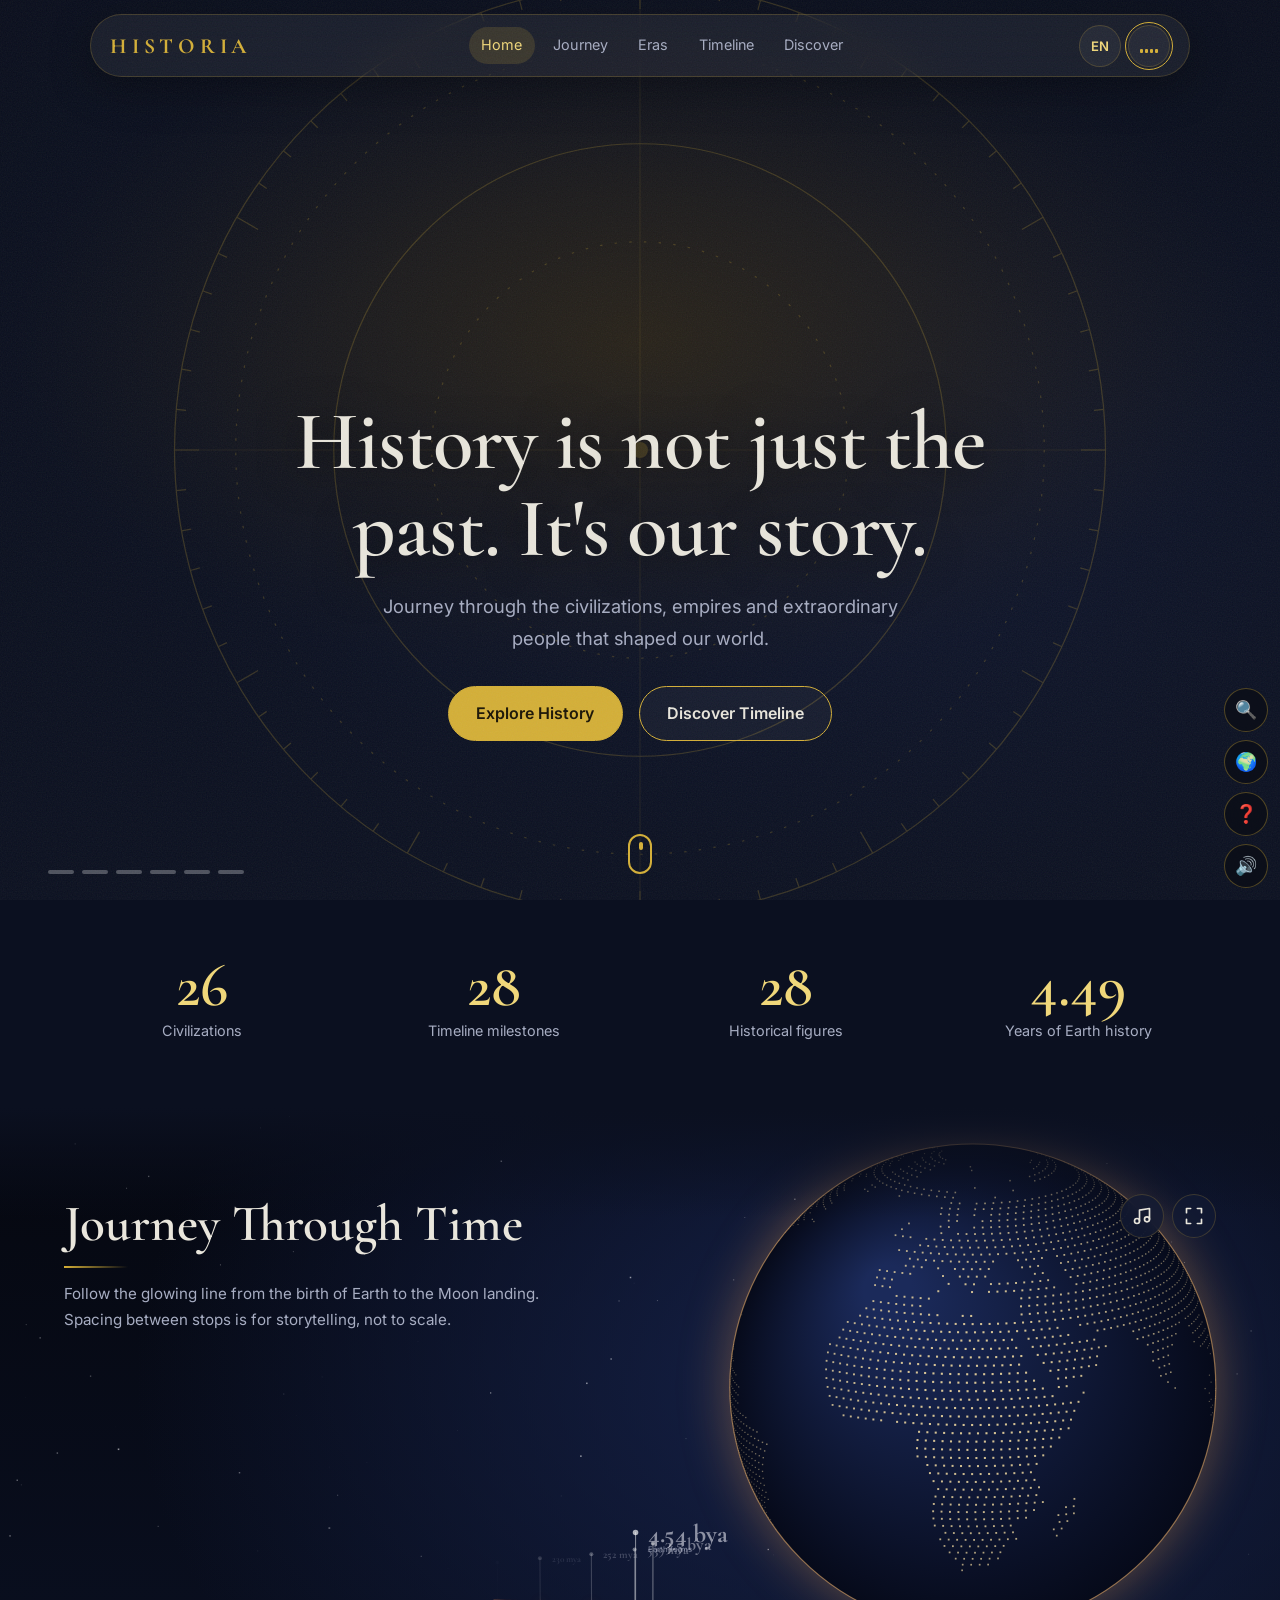
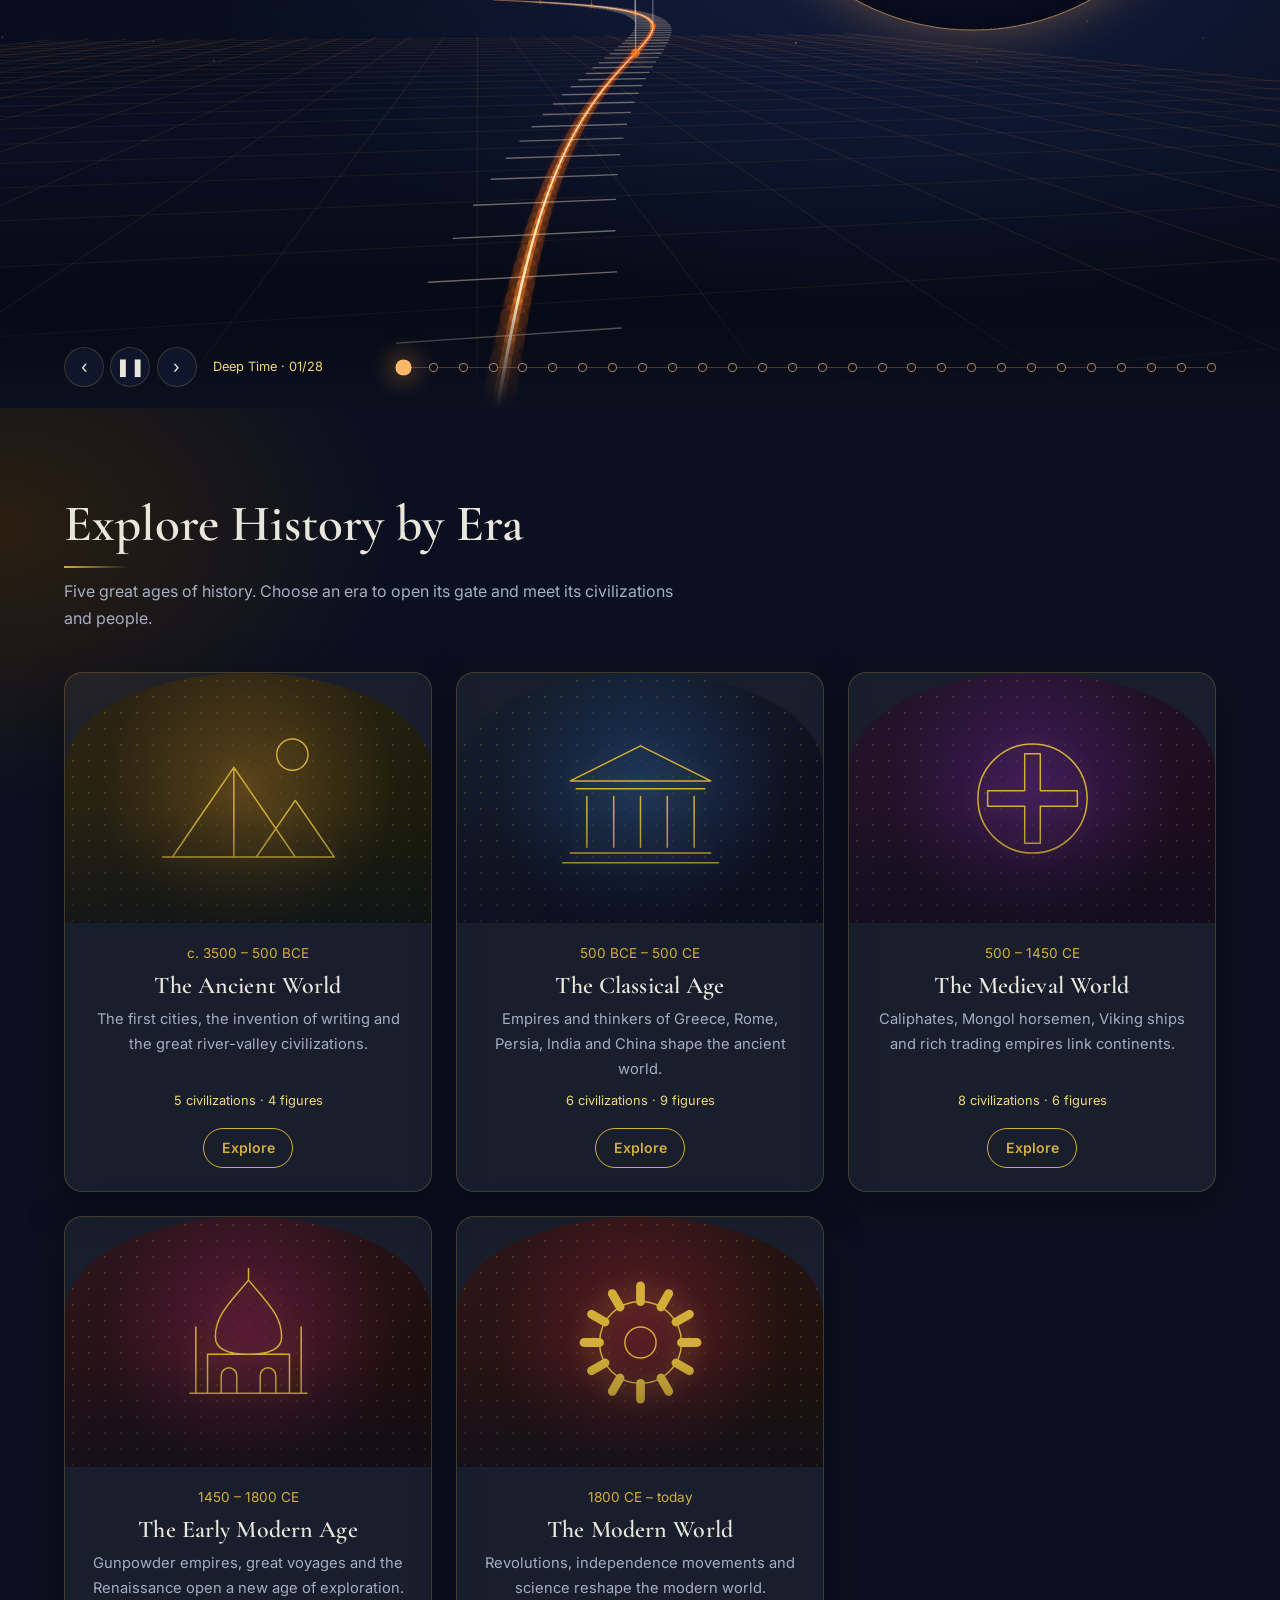
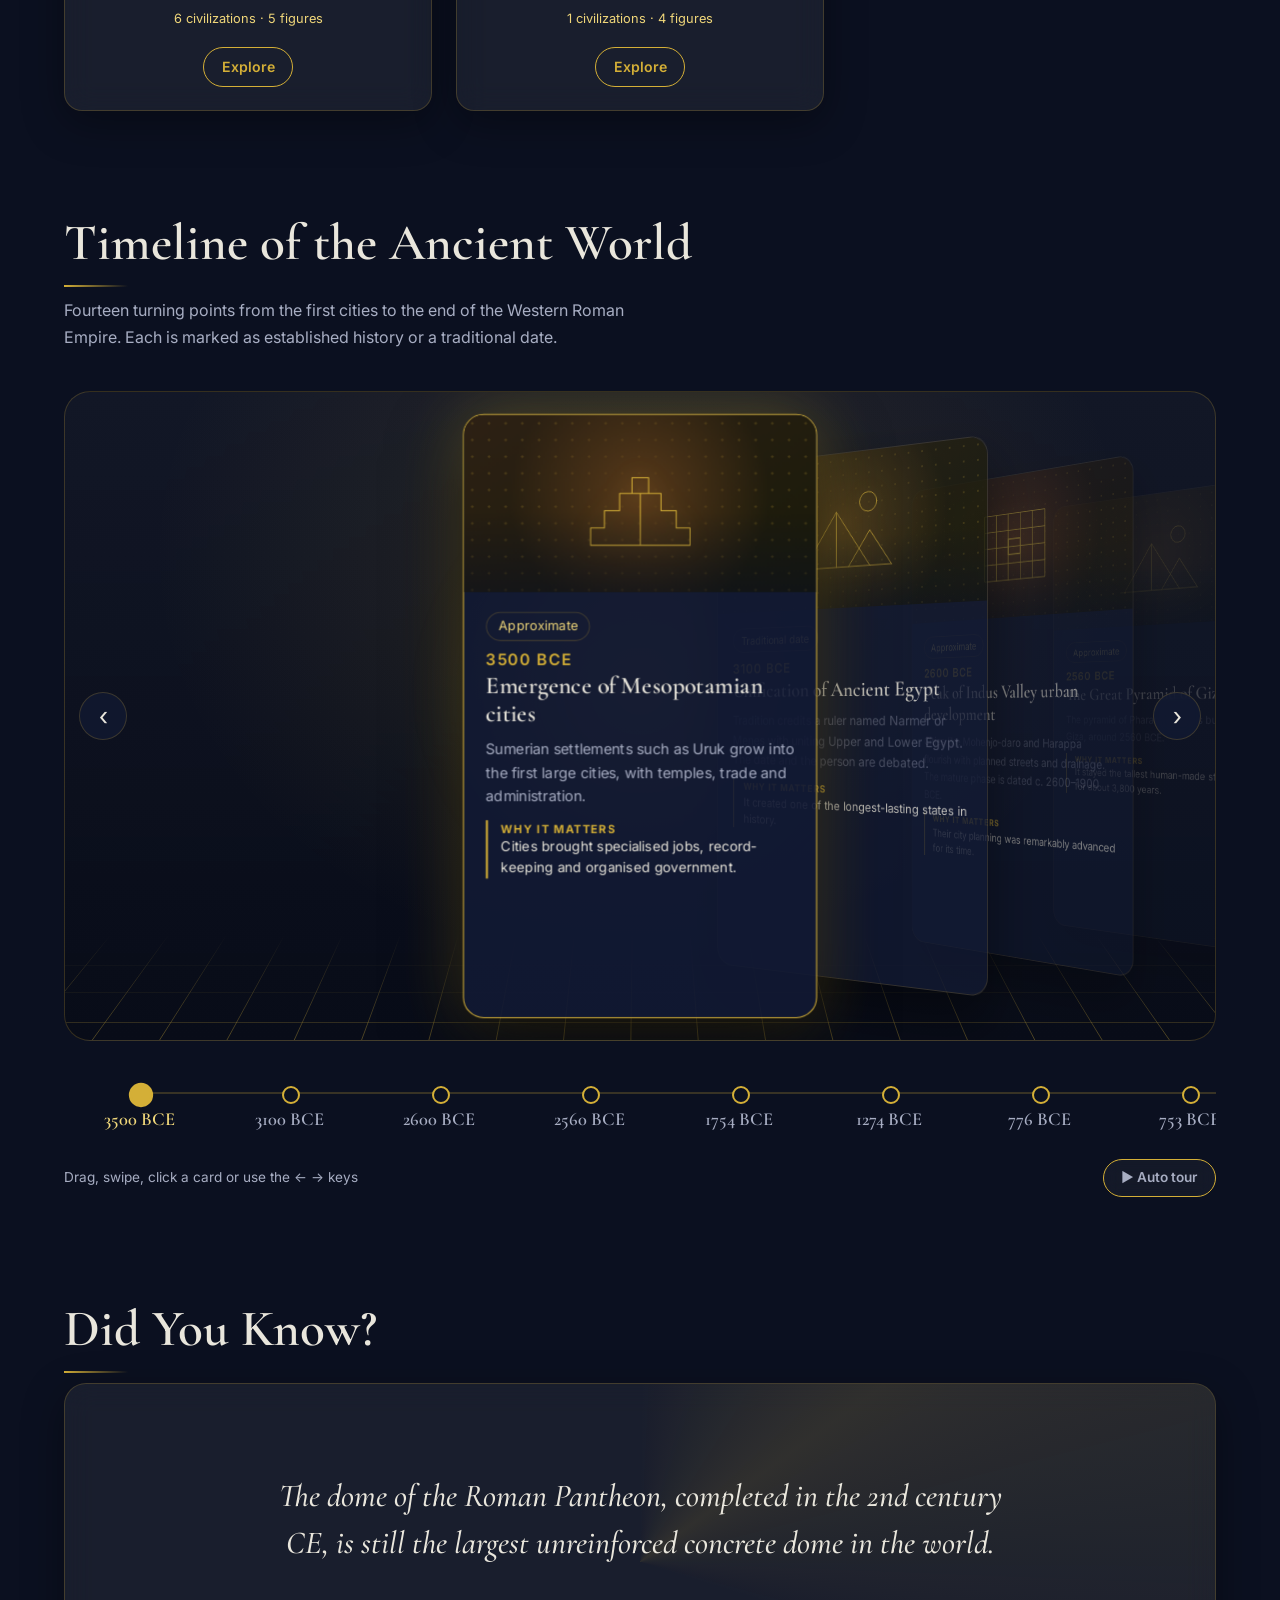
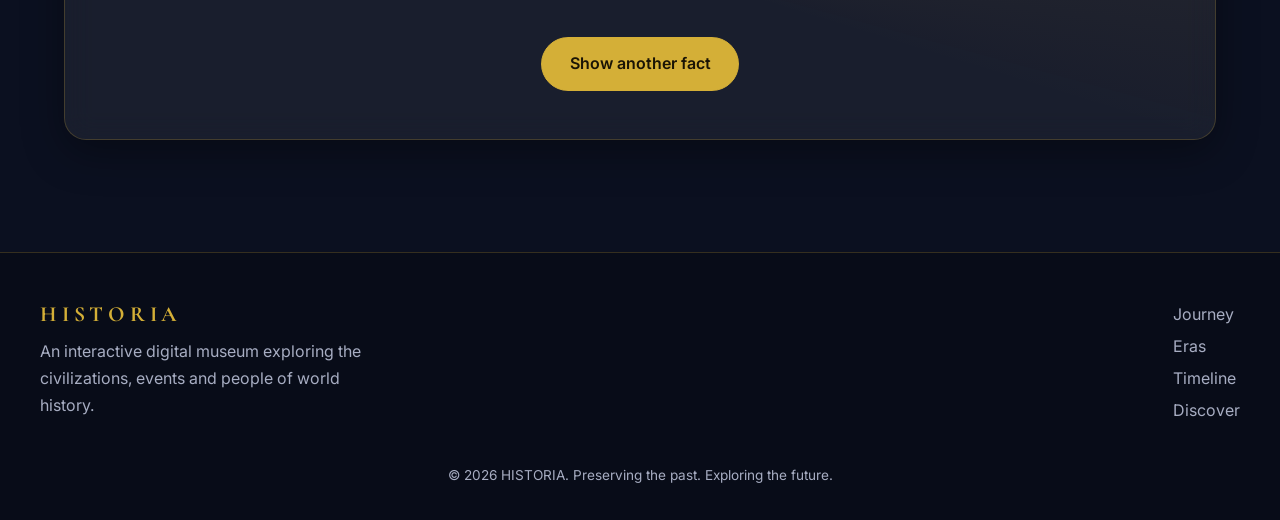
==== index.html @ 69b4806e "Add hp-plus.css and related scripts to index.html" ====
<!DOCTYPE html>
<html lang="en">
<head>
<meta charset="UTF-8">
<meta name="viewport" content="width=device-width, initial-scale=1, viewport-fit=cover">
<meta name="theme-color" content="#0b1020">
<title>HISTORIA — A Digital Museum of History</title>
<meta name="description" content="Journey through the civilizations, empires and people that shaped our world.">
<link rel="preconnect" href="https://fonts.googleapis.com">
<link rel="preconnect" href="https://fonts.gstatic.com" crossorigin>
<link href="https://fonts.googleapis.com/css2?family=Cormorant+Garamond:ital,wght@0,500;0,600;0,700;1,500&family=Inter:wght@400;500;600&family=Noto+Sans+Gujarati:wght@400;500;600&family=Noto+Serif+Gujarati:wght@500;600;700&display=swap" rel="stylesheet">
<link rel="stylesheet" href="core.css">
<link rel="stylesheet" href="polish.css">
<link rel="stylesheet" href="hero-globe.css">
<link rel="stylesheet" href="cinematic.css">
<link rel="stylesheet" href="audio-mobile.css">
<link rel="stylesheet" href="lang-eras.css">
  <link rel="stylesheet" href="hp-plus.css">
<script src="hp-data.js"></script>
<script src="hp-plus.js"></script>
</head>
<body>
<div class="prog" id="prog"></div>

<!-- Floating navigation -->
<header class="nav glass" id="nav">
  <a href="#home" class="logo">HISTORIA</a>
  <button class="burger" id="burger" aria-label="Open menu" aria-expanded="false">☰</button>
  <nav class="links" id="links">
    <a href="#home">Home</a>
    <a href="#journey">Journey</a>
    <a href="#eras">Eras</a>
    <a href="#timeline">Timeline</a>
    <a href="#discover">Discover</a>
  </nav>
  <button class="music-btn lang-btn" id="langBtn" aria-label="Language" aria-expanded="false" aria-controls="lPanel"><span id="langCode">EN</span></button>
  <button class="music-btn nudge" id="musicBtn" aria-label="Soundtrack" aria-expanded="false" aria-controls="mPanel"><span class="eq" aria-hidden="true"><i></i><i></i><i></i><i></i></span></button>
</header>

<!-- Hero -->
<section class="hero" id="home">
  <div class="hs on" id="hsA"></div><div class="hs" id="hsB"></div><div class="hero-bg"></div>
  <svg class="rings" id="rings" viewBox="0 0 800 800" fill="none" stroke="currentColor" stroke-width="1" aria-hidden="true"></svg>
  <div class="particles" id="particles" aria-hidden="true"></div>
  <div class="hero-inner">
    <h1>History is not just the past. It's our story.</h1>
    <p>Journey through the civilizations, empires and extraordinary people that shaped our world.</p>
    <div class="btns">
      <a href="#eras" class="btn gold">Explore History</a>
      <a href="#journey" class="btn ghost">Discover Timeline</a>
    </div>
  </div>
  <a href="#eras" class="scroll" aria-label="Scroll down"><span></span></a>
  <div class="hero-meta"><span id="heroCap"></span><div id="heroDots"></div></div>
</section>

<main>
  <section class="stats sec" id="stats">
    <div class="stat rv"><b data-n="26">0</b><span>Civilizations</span></div>
    <div class="stat rv" style="--d:90ms"><b data-n="28">0</b><span>Timeline milestones</span></div>
    <div class="stat rv" style="--d:180ms"><b data-n="28">0</b><span>Historical figures</span></div>
    <div class="stat rv" style="--d:270ms"><b data-n="454" data-div="100" data-s=" bn">0</b><span>Years of Earth history</span></div>
  </section>
  <section id="journey" class="cine" aria-label="Cinematic timeline from the formation of Earth to the Moon landing">
    <canvas id="cineCv"></canvas>
    <div class="cine-tools">
      <button id="cMusic" aria-pressed="false" aria-label="Play music"></button>
      <button id="cFs" aria-pressed="false" aria-label="Enter full screen"></button>
    </div>
    <div class="fs-hint" id="fsHint" aria-hidden="true">Rotate your phone for a wider view</div>
    <div class="cine-head">
      <h2>Journey Through Time</h2>
      <p>Follow the glowing line from the birth of Earth to the Moon landing. Spacing between stops is for storytelling, not to scale.</p>
    </div>
    <article class="cine-card glass" id="cineCard" aria-live="polite">
      <div class="frame" id="cFrame"></div>
      <div class="c-body" id="cBody"></div>
    </article>
    <div class="cine-ui">
      <div class="ctl">
        <button id="cPrev" aria-label="Previous milestone">‹</button>
        <button id="cPlay" aria-label="Pause tour">❚❚</button>
        <button id="cNext" aria-label="Next milestone">›</button>
      </div>
      <span class="c-era" id="cEra"></span>
      <div class="scrub" id="cScrub"></div>
    </div>
  </section>

  <section id="eras" class="sec">
    <h2>Explore History by Era</h2>
    <p class="lead">Five great ages of history. Choose an era to open its gate and meet its civilizations and people.</p>
    <div class="grid era-grid" id="eraGrid"></div>
  </section>

  <section id="timeline" class="sec">
    <h2>Timeline of the Ancient World</h2>
    <p class="lead">Fourteen turning points from the first cities to the end of the Western Roman Empire. Each is marked as established history or a traditional date.</p>
    <div class="tl-scene" id="tlScene" tabindex="0" aria-label="3D timeline of fourteen milestones. Use the left and right arrow keys.">
      <div class="floor" id="floor"></div><div class="tl-glow"></div>
      <div class="tl-stage" id="tlStage"></div>
      <button class="arr prev" id="tlPrev" aria-label="Previous milestone">‹</button>
      <button class="arr next" id="tlNext" aria-label="Next milestone">›</button>
    </div>
    <div class="rail" id="rail"></div>
    <div class="tl-ctl"><span>Drag, swipe, click a card or use the ← → keys</span><button class="btn ghost" id="tlPlay">▶ Auto tour</button></div>
  </section>


  <section id="discover" class="sec">
    <h2>Did You Know?</h2>
    <div class="fact glass">
      <p id="factText" aria-live="polite"></p>
      <button class="btn gold" id="factBtn">Show another fact</button>
    </div>
  </section>
</main>

<footer>
  <div class="foot">
    <div>
      <a href="#home" class="logo">HISTORIA</a>
      <p>An interactive digital museum exploring the civilizations, events and people of world history.</p>
    </div>
    <nav>
      <a href="#journey">Journey</a>
      <a href="#eras">Eras</a>
      <a href="#timeline">Timeline</a>
      <a href="#discover">Discover</a>
    </nav>
  </div>
  <p class="copy">© 2026 HISTORIA. Preserving the past. Exploring the future.</p>
</footer>

<button class="top glass" id="top" aria-label="Back to top">↑</button>

<section class="mpanel glass" id="mPanel" aria-label="Soundtrack" aria-hidden="true">
  <div class="mp-head"><b>Soundtrack</b><button class="mp-x" id="mpClose" aria-label="Close soundtrack panel">✕</button></div>
  <div class="mp-list" id="mpList"></div>
  <div class="mp-ctl">
    <button class="mp-play" id="mpPlay" aria-label="Play music">▶</button>
    <label class="mp-vol"><span>Volume</span><input type="range" id="mpVol" min="0" max="100" value="60"></label>
  </div>
  <p class="mp-note">Original orchestral pieces composed live in your browser. Turn off silent mode on iPhone to hear them.</p>
</section>

<section class="mpanel glass" id="lPanel" aria-label="Language" aria-hidden="true">
  <div class="mp-head"><b>Language</b><button class="mp-x" id="lClose" aria-label="Close language panel">✕</button></div>
  <div class="mp-list" id="lList"></div>
</section>

<!-- An era opens as its own page behind the gate -->
<div class="era" id="era" role="dialog" aria-modal="true" aria-hidden="true" aria-label="Historical era">
  <div class="era-top"><button class="era-back" id="eraBack">← <span id="eraBackT">All eras</span></button></div>
  <div class="era-inner">
    <header class="era-head" id="eraHead"></header>
    <section class="era-sec"><h3 id="eraCivT">Civilizations</h3><div class="grid" id="civGrid"></div></section>
    <section class="era-sec"><h3 id="eraFigT">Historical Figures</h3><div class="grid" id="figGrid"></div></section>
  </div>
</div>

<!-- The gate that opens when you enter the Journey or an era -->
<div class="gate" id="gate" aria-hidden="true">
  <div class="gate-glow"></div>
  <div class="door l"></div><div class="door r"></div>
  <div class="gate-title"><small id="gSub">Entering</small><b id="gName"></b></div>
</div>

<!-- Modal (filled by script.js) -->
<div class="modal" id="modal" role="dialog" aria-modal="true" aria-hidden="true">
  <canvas class="globe" id="globe" aria-hidden="true"></canvas>
  <div class="modal-box glass">
    <button class="close" id="close" aria-label="Close">✕</button>
    <div class="modal-img" id="mImg"></div>
    <div class="modal-body" id="mBody"></div>
  </div>
</div>
<script defer src="01-art.js"></script>
<script defer src="02-data.js"></script>
<script defer src="03-translations.js"></script>
<script defer src="04-lang-core.js"></script>
<script defer src="05-eras-data.js"></script>
<script defer src="06-cards.js"></script>
<script defer src="07-globe-data.js"></script>
<script defer src="08-globe-modal.js"></script>
<script defer src="09-timeline3d.js"></script>
<script defer src="10-page-ui.js"></script>
<script defer src="11-cinematic-data.js"></script>
<script defer src="12-cinematic.js"></script>
<script defer src="13-music.js"></script>
<script defer src="14-lang-ui.js"></script>
<script defer src="15-autoplay.js"></script>
<script defer src="16-eras.js"></script>
</body>
</html>
---- core.css ----
/* ===== HISTORIA styles ===== */
:root{
  --bg:#0b1020; --bg2:#121a33; --gold:#d4af37; --gold2:#f0d77a;
  --text:#e9e6dc; --muted:#a7adc2;
  --glass:rgba(255,255,255,.06); --line:rgba(212,175,55,.22);
  --serif:'Cormorant Garamond',Georgia,serif; --sans:'Inter',system-ui,sans-serif;
}
*{box-sizing:border-box;margin:0;padding:0}
html{scroll-behavior:smooth;scroll-padding-top:90px}
body{background:radial-gradient(900px 600px at 85% 0%,#1b2650 0%,transparent 60%),radial-gradient(700px 500px at 0% 40%,#2a1f10 0%,transparent 55%),var(--bg);
  color:var(--text);font:400 1rem/1.7 var(--sans);overflow-x:hidden}
img{display:block;width:100%;height:100%;object-fit:cover}
a{color:inherit;text-decoration:none}
button{font:inherit;cursor:pointer;color:inherit}
:focus-visible{outline:2px solid var(--gold);outline-offset:3px}
.glass{background:var(--glass);border:1px solid var(--line);backdrop-filter:blur(14px);-webkit-backdrop-filter:blur(14px);box-shadow:0 12px 40px rgba(0,0,0,.35)}

/* Nav */
.nav{position:fixed;top:14px;left:50%;transform:translateX(-50%);width:min(1100px,92%);z-index:50;
  display:flex;align-items:center;justify-content:space-between;padding:.6rem 1.2rem;border-radius:999px}
.logo{font:700 1.35rem var(--serif);letter-spacing:.22em;color:var(--gold)}
.links{display:flex;gap:.3rem}
.links a{padding:.4rem .95rem;border-radius:999px;font-size:.9rem;color:var(--muted);transition:.25s}
.links a:hover{color:var(--text)}
.links a.active{background:rgba(212,175,55,.16);color:var(--gold2)}
.burger{display:none;background:none;border:0;font-size:1.5rem}

/* Hero */
.hero{position:relative;min-height:100vh;display:grid;place-items:center;text-align:center;padding:7rem 1.5rem 4rem;overflow:hidden}
.hero-bg{position:absolute;inset:0;background:linear-gradient(180deg,rgba(11,16,32,.5) 0%,rgba(11,16,32,.55) 45%,rgba(11,16,32,.96) 100%),radial-gradient(ellipse at center,transparent 40%,rgba(5,8,18,.6))}
.hero-inner{position:relative;max-width:800px}
.hero h1{font:600 clamp(2.5rem,7vw,5.2rem)/1.05 var(--serif);margin-bottom:1.2rem;animation:rise 1s ease both}
.hero p{font-size:1.15rem;color:var(--muted);max-width:560px;margin:0 auto 2rem;animation:rise 1s .2s ease both}
.btns{display:flex;gap:1rem;justify-content:center;flex-wrap:wrap;animation:rise 1s .4s ease both}
@keyframes rise{from{opacity:0;transform:translateY(24px)}to{opacity:1;transform:none}}
.btn{display:inline-block;padding:.8rem 1.7rem;border-radius:999px;font-weight:600;border:1px solid var(--gold);transition:.3s}
.btn.gold{background:var(--gold);color:#1a1405}
.btn.gold:hover{background:var(--gold2);transform:translateY(-2px);box-shadow:0 8px 24px rgba(212,175,55,.3)}
.btn.ghost{background:rgba(255,255,255,.04);backdrop-filter:blur(8px)}
.btn.ghost:hover{background:rgba(212,175,55,.15);transform:translateY(-2px)}
.particles span{position:absolute;bottom:-10px;width:4px;height:4px;border-radius:50%;background:var(--gold);opacity:0;animation:float linear infinite}
@keyframes float{0%{opacity:0;transform:translateY(0)}15%{opacity:.7}100%{opacity:0;transform:translateY(-100vh)}}
.scroll{position:absolute;bottom:1.6rem;left:50%;width:24px;height:40px;margin-left:-12px;border:2px solid var(--gold);border-radius:14px}
.scroll span{position:absolute;top:6px;left:9px;width:4px;height:8px;border-radius:2px;background:var(--gold);animation:dot 1.6s infinite}
@keyframes dot{0%{opacity:1;transform:none}100%{opacity:0;transform:translateY(14px)}}

/* Sections */
.sec{max-width:1200px;margin:0 auto;padding:5.5rem 1.5rem 1rem}
h2{font:600 clamp(2rem,4.5vw,3.2rem)/1.1 var(--serif);margin-bottom:.6rem}
.lead{color:var(--muted);max-width:620px;margin-bottom:2.5rem}
.grid{display:grid;grid-template-columns:repeat(auto-fill,minmax(260px,1fr));gap:1.5rem}
.card{border-radius:18px;overflow:hidden;display:flex;flex-direction:column;transition:transform .35s,border-color .35s}
.card:hover{transform:translateY(-6px);border-color:var(--gold)}
.thumb{height:190px;overflow:hidden;background:linear-gradient(135deg,#2a2210,#18213f)}
.thumb img{transition:transform .6s}
.card:hover .thumb img{transform:scale(1.08)}
.card-body{padding:1.2rem 1.3rem 1.4rem;display:flex;flex-direction:column;gap:.45rem;flex:1}
.card h3{font:600 1.5rem/1.15 var(--serif)}
.meta{color:var(--gold);font-size:.85rem}
.card p{color:var(--muted);font-size:.92rem;flex:1}
.card .btn{align-self:flex-start;margin-top:.6rem;padding:.45rem 1.1rem;font-size:.88rem;background:none;color:var(--gold)}
.card .btn:hover{background:var(--gold);color:#1a1405}

/* Timeline */
.rail{display:flex;gap:0;overflow-x:auto;padding:1.6rem 0 1rem;margin-bottom:1.5rem;scroll-snap-type:x proximity;border-bottom:1px solid var(--line)}
.dot{flex:0 0 150px;scroll-snap-align:center;background:none;border:0;text-align:center;position:relative;padding-top:1.4rem}
.dot::before{content:"";position:absolute;top:0;left:50%;width:14px;height:14px;margin-left:-7px;border-radius:50%;background:var(--bg);border:2px solid var(--gold);transition:.3s}
.dot::after{content:"";position:absolute;top:6px;left:50%;width:100%;height:2px;background:var(--line);z-index:-1}
.dot:last-child::after{display:none}
.dot b{display:block;font:600 1.15rem var(--serif);color:var(--muted)}
.dot.on::before,.dot:hover::before{background:var(--gold);transform:scale(1.35)}
.dot.on b{color:var(--gold2)}
.tl-panel{display:grid;grid-template-columns:1fr 1fr;border-radius:20px;overflow:hidden;min-height:300px}
.tl-panel .thumb{height:100%;min-height:260px}
.tl-text{padding:2rem}
.tl-text h3{font:600 2rem/1.15 var(--serif);margin:.3rem 0 .8rem}
.tag{display:inline-block;font-size:.78rem;padding:.15rem .7rem;border:1px solid var(--line);border-radius:999px;color:var(--gold2)}
.tl-text p{color:var(--muted)}

/* Facts */
.fact{border-radius:22px;padding:3rem 2rem;text-align:center}
.fact p{font:italic 500 clamp(1.35rem,3vw,2rem)/1.45 var(--serif);max-width:760px;margin:0 auto 1.8rem;min-height:5.5em;display:grid;place-items:center;transition:opacity .3s}

/* Footer */
footer{margin-top:6rem;border-top:1px solid var(--line);padding:3rem 1.5rem 2rem;background:rgba(0,0,0,.25)}
.foot{max-width:1200px;margin:0 auto;display:flex;justify-content:space-between;gap:2rem;flex-wrap:wrap}
.foot p{color:var(--muted);max-width:340px;margin-top:.5rem}
.foot nav{display:flex;flex-direction:column;gap:.3rem;color:var(--muted)}
.foot nav a:hover{color:var(--gold)}
.copy{text-align:center;color:var(--muted);font-size:.85rem;margin-top:2.5rem}

/* Modal */
.modal{position:fixed;inset:0;z-index:100;display:grid;place-items:center;padding:1rem;background:rgba(5,8,18,.75);backdrop-filter:blur(6px);opacity:0;visibility:hidden;transition:.3s}
.modal.open{opacity:1;visibility:visible}
.modal-box{position:relative;width:min(880px,100%);max-height:90vh;overflow-y:auto;border-radius:22px;background:rgba(18,26,51,.92);transform:translateY(20px) scale(.97);transition:.35s}
.modal.open .modal-box{transform:none}
.modal-img{height:280px;background:linear-gradient(135deg,#2a2210,#18213f)}
.modal-body{padding:1.8rem 2rem 2.2rem}
.modal-body h3{font:600 2.2rem/1.1 var(--serif);margin:.2rem 0 .8rem}
.modal-body p{color:var(--muted);margin-bottom:.9rem}
.close{position:absolute;top:.8rem;right:.8rem;z-index:2;width:38px;height:38px;border-radius:50%;border:1px solid var(--line);background:rgba(11,16,32,.7)}
.close:hover{background:var(--gold);color:#1a1405}

.top{position:fixed;right:1.2rem;bottom:1.2rem;width:46px;height:46px;border-radius:50%;z-index:40;opacity:0;pointer-events:none;transition:.3s}
.top.show{opacity:1;pointer-events:auto}
.top:hover{background:var(--gold);color:#1a1405}

/* Scroll reveal */
.rv{opacity:0;transform:translateY(22px);transition:opacity .7s,transform .7s}
.rv.in{opacity:1;transform:none}

/* Tablet & mobile */
@media(max-width:860px){
  .burger{display:block}
  .nav{border-radius:24px;flex-wrap:wrap}
  .links{display:none;flex-direction:column;width:100%;padding:.8rem 0 .4rem}
  .links.open{display:flex}
  .links a{padding:.7rem 1rem}
  .tl-panel{grid-template-columns:1fr}
  .tl-panel .thumb{min-height:200px;height:200px}
  .modal-img{height:210px}
}
@media(max-width:520px){
  .sec{padding-top:4rem}
  .dot{flex-basis:125px}
  .tl-text,.modal-body{padding:1.4rem}
  .fact{padding:2rem 1.2rem}
  .grid{grid-template-columns:1fr}
}
@media(prefers-reduced-motion:reduce){
  *{animation:none!important;transition:none!important;scroll-behavior:auto!important}
  .rv{opacity:1;transform:none}
}
---- polish.css ----
/* ===== Aesthetic layer ===== */
body::after{content:"";position:fixed;inset:0;z-index:200;pointer-events:none;opacity:.07;
  background-image:url("data:image/svg+xml,%3Csvg xmlns='http://www.w3.org/2000/svg' width='160' height='160'%3E%3Cfilter id='n'%3E%3CfeTurbulence type='fractalNoise' baseFrequency='.8' numOctaves='2'/%3E%3C/filter%3E%3Crect width='160' height='160' filter='url(%23n)'/%3E%3C/svg%3E")}
.rings{position:absolute;width:min(130vw,980px);aspect-ratio:1;left:50%;top:50%;margin:calc(min(130vw,980px)/-2) 0 0 calc(min(130vw,980px)/-2);color:var(--gold);opacity:.22;animation:spin 240s linear infinite}
@keyframes spin{to{transform:rotate(360deg)}}
.hero h1{text-shadow:0 4px 40px rgba(0,0,0,.6);letter-spacing:-.01em}
h2{position:relative;padding-bottom:1rem}
h2::after{content:"";position:absolute;left:0;bottom:0;width:64px;height:2px;background:linear-gradient(90deg,var(--gold),transparent)}
.thumb,.modal-img{position:relative}
.thumb img,.modal-img img{position:absolute;inset:0}
.art{position:absolute;inset:0;display:grid;place-items:center;color:var(--gold);
  background:radial-gradient(circle at 50% 45%,hsl(var(--h) 55% 24% / .9),transparent 65%),
  radial-gradient(rgba(212,175,55,.22) 1px,transparent 1.3px) 0 0/16px 16px,
  linear-gradient(150deg,hsl(var(--h) 38% 13%),hsl(calc(var(--h) + 35) 45% 7%))}
.art svg{height:78%;width:auto;filter:drop-shadow(0 0 10px rgba(212,175,55,.35));transition:transform .6s}
.card:hover .art svg{transform:scale(1.1) rotate(-2deg)}
.card::after{content:"";position:absolute;inset:0;border-radius:inherit;pointer-events:none;background:linear-gradient(120deg,transparent 40%,rgba(255,255,255,.07) 50%,transparent 60%) -150% 0/250% 100% no-repeat;transition:background-position .8s}
.card{position:relative}
.card:hover::after{background-position:150% 0}
.card h3,.tl-text h3{letter-spacing:.005em}
.card:hover{box-shadow:0 18px 50px rgba(0,0,0,.5),0 0 0 1px var(--gold)}
.modal-img .art svg{height:70%}


/* ===== Photos + 3D timeline ===== */
.ph{opacity:0;transition:opacity .9s,transform .6s}.ph.ok{opacity:1}
.thumb::after,.modal-img::after{content:"";position:absolute;inset:0;pointer-events:none;background:linear-gradient(180deg,transparent 55%,rgba(11,16,32,.55))}
.rail{position:relative;margin:1.2rem 0 0;border-bottom:0}
.tl-scene{position:relative;height:580px;perspective:1500px;overflow:hidden;border-radius:26px;border:1px solid var(--line);outline:0;touch-action:pan-y;user-select:none;
  background:radial-gradient(ellipse at 50% 25%,rgba(212,175,55,.12),transparent 60%),linear-gradient(180deg,rgba(255,255,255,.03),rgba(0,0,0,.25))}
.tl-scene:focus-visible{outline:2px solid var(--gold)}
.tl-glow{position:absolute;left:50%;top:46%;width:440px;height:440px;margin:-220px 0 0 -220px;border-radius:50%;background:radial-gradient(circle,rgba(212,175,55,.3),transparent 65%);filter:blur(24px);pointer-events:none}
.floor{position:absolute;left:-30%;right:-30%;bottom:-30px;height:380px;transform-origin:50% 100%;transform:rotateX(74deg);pointer-events:none;
  background:linear-gradient(90deg,rgba(212,175,55,.4) 1px,transparent 1px),linear-gradient(0deg,rgba(212,175,55,.3) 1px,transparent 1px);background-size:70px 70px;
  -webkit-mask-image:linear-gradient(to top,#000 5%,transparent 85%);mask-image:linear-gradient(to top,#000 5%,transparent 85%);transition:background-position 1s cubic-bezier(.2,.8,.2,1)}
.tl-stage{position:absolute;inset:0;transform-style:preserve-3d;transition:transform .3s ease-out}
.tcard{position:absolute;left:50%;top:50%;width:min(340px,74vw);height:490px;margin:-245px 0 0 calc(min(340px,74vw)/-2);border-radius:20px;overflow:hidden;cursor:pointer;
  background:rgba(18,26,51,.92);border:1px solid var(--line);box-shadow:0 30px 60px rgba(0,0,0,.55);backface-visibility:hidden;
  transition:transform .9s cubic-bezier(.2,.8,.2,1),opacity .6s,border-color .4s,box-shadow .4s}
.tcard.on{cursor:default;border-color:var(--gold);box-shadow:0 30px 70px rgba(0,0,0,.6),0 0 60px rgba(212,175,55,.35)}
.tcard .thumb{height:180px}
.tc-body{padding:1.1rem 1.3rem 1.3rem}
.tc-body h3{font:600 1.45rem/1.15 var(--serif);margin:.55rem 0 .6rem}
.tc-body h3 small{display:block;font:600 .95rem var(--sans);color:var(--gold);letter-spacing:.08em;margin-bottom:.2rem}
.tc-body p{color:var(--muted);font-size:.88rem;line-height:1.6;transition:opacity .5s}
.tcard:not(.on) .tc-body p{opacity:.45}
.arr{position:absolute;top:50%;z-index:60;width:48px;height:48px;margin-top:-24px;border-radius:50%;font-size:1.6rem;line-height:1;background:rgba(18,26,51,.75);border:1px solid var(--line);backdrop-filter:blur(8px);transition:.25s}
.arr:hover{background:var(--gold);color:#1a1405}.prev{left:14px}.next{right:14px}
.tl-ctl{display:flex;justify-content:space-between;align-items:center;gap:1rem;flex-wrap:wrap;margin-top:.8rem;color:var(--muted);font-size:.85rem}
.tl-ctl .btn{padding:.4rem 1.1rem;font-size:.85rem}
@media(max-width:700px){.tl-scene{height:560px}.arr{width:40px;height:40px;margin-top:-20px}.prev{left:6px}.next{right:6px}}
---- hero-globe.css ----
/* ===== Update 1: rotating hero, globe modal, motion ===== */
.hero{background:radial-gradient(ellipse 70% 55% at 50% 38%,#4a3811 0%,transparent 70%),radial-gradient(ellipse at 80% 90%,#1b2650,transparent 60%),#0b1020}
.hs{position:absolute;inset:0;background:center/cover no-repeat;opacity:0;transform:scale(1.1);transition:opacity 2.2s ease,transform 20s linear}
.hs.on{opacity:1;transform:scale(1)}
.hero-meta{position:absolute;left:clamp(1rem,4vw,3rem);bottom:1.6rem;z-index:2;display:flex;flex-direction:column;gap:.5rem;font-size:.85rem;color:var(--gold2);letter-spacing:.04em}
#heroCap{transition:opacity .5s}
#heroDots{display:flex;gap:.5rem}
#heroDots button{width:26px;height:4px;padding:0;border:0;border-radius:3px;background:rgba(255,255,255,.28);transition:.4s}
#heroDots button.on{background:var(--gold);width:44px}
.hero h1{animation:none}
.w{display:inline-block;opacity:0;transform:translateY(46px) rotateX(-50deg);transform-origin:50% 100%;animation:wd 1s cubic-bezier(.2,.8,.2,1) forwards;animation-delay:calc(var(--i) * 90ms + .2s)}
@keyframes wd{to{opacity:1;transform:none}}
.btn.gold{background:linear-gradient(110deg,var(--gold) 35%,#fff0b0 50%,var(--gold) 65%) 120% 0/260% 100%;animation:shine 4.5s ease-in-out infinite}
@keyframes shine{0%,60%{background-position:120% 0}100%{background-position:-60% 0}}
.prog{position:fixed;top:0;left:0;right:0;height:3px;z-index:300;background:linear-gradient(90deg,var(--gold),var(--gold2));transform:scaleX(0);transform-origin:0 50%}
.nav{transition:padding .35s,background .35s}.nav.sm{padding:.35rem 1.1rem;background:rgba(11,16,32,.7)}
.stats{display:grid;grid-template-columns:repeat(4,1fr);gap:1rem;padding-top:3.5rem;text-align:center}
.stat b{display:block;font:600 clamp(2.3rem,5vw,3.8rem)/1 var(--serif);color:var(--gold2)}
.stat span{color:var(--muted);font-size:.9rem}
.rv{transition-delay:var(--d,0s)}
.card.rv.in{transform:perspective(900px) rotateX(var(--rx,0deg)) rotateY(var(--ry,0deg)) translateY(var(--ty,0px))}
.card.done{transition:transform .25s ease-out,border-color .35s,box-shadow .35s;transition-delay:0s}
h2::after{width:0;transition:width 1.1s .3s cubic-bezier(.2,.8,.2,1)}h2.in::after{width:64px}
.fact p{transition:opacity .3s,transform .45s}
.fact{position:relative;overflow:hidden}.fact::before{content:"";position:absolute;inset:-40%;background:conic-gradient(from 0deg,transparent,rgba(212,175,55,.12),transparent 30%);animation:spin 14s linear infinite;pointer-events:none}
.fact>*{position:relative}
.modal{display:flex;justify-content:flex-start;align-items:center;padding:1rem clamp(1rem,5vw,4rem);background:radial-gradient(circle at 68% 50%,rgba(212,175,55,.13),transparent 42%),rgba(5,8,18,.88)}
.globe{position:absolute;inset:0;width:100%;height:100%;opacity:0;transform:scale(.88);transition:opacity 1.1s .25s,transform 1.4s .25s cubic-bezier(.2,.8,.2,1)}
.modal.open .globe{opacity:1;transform:none}
.modal-box{width:min(540px,100%);z-index:2}
.modal-img{height:190px}
.where{color:var(--gold2);font-size:.9rem;margin:-.3rem 0 1rem}.where::before{content:"";display:inline-block;width:8px;height:8px;margin-right:.5rem;border-radius:50%;background:var(--gold);box-shadow:0 0 0 4px rgba(212,175,55,.25)}
.tiles{display:grid;gap:.7rem;margin-top:1.2rem}
.tile{padding:.8rem 1rem;border-radius:14px;background:rgba(255,255,255,.05);border:1px solid var(--line)}
.tile b{display:block;font-size:.75rem;letter-spacing:.1em;text-transform:uppercase;color:var(--gold);font-weight:600}
.tile span{font-size:.92rem;color:var(--text)}
.modal.open .modal-body>*{animation:rise .7s cubic-bezier(.2,.8,.2,1) both;animation-delay:calc(var(--i,0) * 70ms + .3s)}
@media(max-width:860px){
  .modal{align-items:flex-end;padding:0;background:radial-gradient(circle at 50% 27%,rgba(212,175,55,.13),transparent 45%),rgba(5,8,18,.9)}
  .modal-box{width:100%;max-height:62vh;border-radius:22px 22px 0 0}
  .modal-img{height:120px}
  .stats{grid-template-columns:repeat(2,1fr)}
}
@media(prefers-reduced-motion:reduce){.w{opacity:1!important;transform:none!important}.prog{display:none}}
---- cinematic.css ----
/* ===== Update 2: cinematic timeline ===== */
.links a{padding:.4rem .8rem}
.cine{position:relative;height:100vh;height:100svh;min-height:680px;margin-top:3rem;overflow:hidden;
  background:radial-gradient(ellipse at 70% 30%,#16224a 0%,transparent 60%),linear-gradient(180deg,#05070f,#0a1022 70%,#05070f)}
.cine::before,.cine::after{content:"";position:absolute;left:0;right:0;height:110px;z-index:2;pointer-events:none}
.cine::before{top:0;background:linear-gradient(var(--bg),transparent)}.cine::after{bottom:0;background:linear-gradient(transparent,var(--bg))}
#cineCv{position:absolute;inset:0;width:100%;height:100%;display:block}
.cine-head{position:absolute;z-index:3;top:5.5rem;left:clamp(1rem,5vw,4rem);max-width:480px;pointer-events:none}
.cine-head h2{margin-bottom:.8rem}.cine-head p{color:var(--muted);font-size:.95rem}
.cine-card{position:absolute;z-index:4;left:clamp(1rem,5vw,4rem);bottom:6rem;width:min(410px,calc(100% - 2rem));border-radius:20px;overflow:hidden;
  background:rgba(12,18,38,.8);opacity:0;transform:translateY(26px) scale(.98);pointer-events:none;transition:opacity .8s,transform .9s cubic-bezier(.2,.8,.2,1)}
.cine-card.show{opacity:1;transform:none;pointer-events:auto}
.frame{position:relative;aspect-ratio:16/9;overflow:hidden;border-bottom:1px solid var(--line);background:linear-gradient(135deg,#2a2210,#18213f)}
.frame img{position:absolute;inset:0}
.frame::before{content:"";position:absolute;inset:10px;z-index:3;border:1px solid rgba(255,200,120,.45);pointer-events:none}
.frame::after{content:"";position:absolute;inset:0;pointer-events:none;background:linear-gradient(180deg,transparent 55%,rgba(8,12,28,.6))}
.c-body{padding:1rem 1.3rem 1.3rem}
.c-year{font:600 2.2rem/1.05 var(--serif);color:#ffb86b;margin:.5rem 0 .2rem}
.c-body h3{font:600 1.5rem/1.15 var(--serif);margin-bottom:.5rem}
.c-body p{color:var(--muted);font-size:.92rem;line-height:1.6}
.c-place{margin-top:.8rem;font-size:.78rem;color:var(--gold2)}
.cine-card.show .c-body>*{animation:rise .7s cubic-bezier(.2,.8,.2,1) both;animation-delay:calc(var(--i,0) * 80ms + .25s)}
.cine-ui{position:absolute;z-index:5;left:0;right:0;bottom:1.3rem;display:flex;align-items:center;gap:1rem;padding:0 clamp(1rem,5vw,4rem)}
.ctl{display:flex;gap:.4rem}
.ctl button{width:40px;height:40px;border-radius:50%;font-size:1.1rem;line-height:1;background:rgba(18,26,51,.75);border:1px solid var(--line);backdrop-filter:blur(8px);transition:.25s}
.ctl button:hover{background:#ffb86b;color:#1a1405}
.c-era{font-size:.8rem;color:var(--gold2);min-width:170px;white-space:nowrap}
.scrub{position:relative;flex:1;display:flex;justify-content:space-between;align-items:center;height:24px}
.scrub::before{content:"";position:absolute;left:0;right:0;top:50%;height:1px;background:rgba(255,190,110,.25)}
.sd{position:relative;width:9px;height:9px;padding:0;border-radius:50%;border:1px solid rgba(255,190,110,.65);background:#0a1022;transition:.3s}
.sd.done{background:rgba(255,150,60,.6)}
.sd.on{background:#ffb86b;transform:scale(1.8);box-shadow:0 0 14px #ff9a3c}
.sd:hover{transform:scale(1.6)}
@media(max-width:860px){
  .cine-head p{display:none}.cine-head{top:4.6rem}
  .cine-card{left:.8rem;right:.8rem;width:auto;bottom:5rem;max-height:46%;overflow-y:auto}
  .frame{aspect-ratio:21/8}
  .c-year{font-size:1.7rem}.c-body{padding:.8rem 1rem 1rem}.c-body h3{font-size:1.25rem}.c-body p{font-size:.86rem}
  .cine-ui{gap:.6rem;bottom:1rem}.c-era{display:none}.sd{width:7px;height:7px}
}
---- audio-mobile.css ----
/* ===== Update 3: mobile UX, full screen, soundtrack ===== */
*{-webkit-tap-highlight-color:transparent}
button,a,.sd,.dot{touch-action:manipulation}
html{-webkit-text-size-adjust:100%}
.hero{min-height:100vh;min-height:100svh}
.nav{top:calc(14px + env(safe-area-inset-top))}
.top{right:max(1rem,env(safe-area-inset-right));bottom:calc(1rem + env(safe-area-inset-bottom))}
footer{padding-bottom:calc(2rem + env(safe-area-inset-bottom))}
.rail{scrollbar-width:none}.rail::-webkit-scrollbar{display:none}

/* Soundtrack button (in the nav) + panel */
.music-btn{position:relative;flex:0 0 auto;width:42px;height:42px;margin-left:.4rem;border-radius:50%;border:1px solid var(--line);background:rgba(255,255,255,.05);display:grid;place-items:center;transition:.25s}
.music-btn:hover,.music-btn[aria-expanded="true"]{background:rgba(212,175,55,.2)}
.eq{display:flex;align-items:flex-end;gap:2px;height:14px}
.eq i{width:3px;height:28%;border-radius:1px;background:var(--gold)}
.music-btn.on .eq i{animation:eq 1s ease-in-out infinite}
.eq i:nth-child(2){animation-delay:-.4s}.eq i:nth-child(3){animation-delay:-.7s}.eq i:nth-child(4){animation-delay:-.2s}
@keyframes eq{0%,100%{height:25%}50%{height:100%}}
.music-btn.nudge::after{content:"";position:absolute;inset:-4px;border-radius:50%;border:1px solid var(--gold);animation:nudge 2.2s ease-out infinite}
@keyframes nudge{0%{opacity:.8;transform:scale(.9)}100%{opacity:0;transform:scale(1.5)}}
.mpanel{position:fixed;z-index:60;top:calc(78px + env(safe-area-inset-top));right:max(4%,calc((100vw - 1100px)/2));width:min(350px,92vw);padding:1rem;border-radius:22px;background:rgba(14,20,42,.94);opacity:0;visibility:hidden;transform:translateY(-8px);transition:.3s}
.mpanel.open{opacity:1;visibility:visible;transform:none}
.mp-head{display:flex;justify-content:space-between;align-items:center;margin-bottom:.7rem}
.mp-head b{font:600 1.35rem var(--serif);letter-spacing:.05em;color:var(--gold2)}
.mp-x{width:40px;height:40px;border-radius:50%;border:1px solid var(--line);background:none}
.mp-list{display:grid;gap:.4rem}
.mp-t{display:flex;align-items:center;gap:.85rem;width:100%;min-height:56px;padding:.6rem .9rem;text-align:left;border-radius:14px;border:1px solid transparent;background:rgba(255,255,255,.04);transition:.25s}
.mp-t:hover{background:rgba(212,175,55,.1)}
.mp-t.on{border-color:var(--gold);background:rgba(212,175,55,.14)}
.mp-n{flex:0 0 1.6rem;font:600 1.3rem var(--serif);color:var(--gold)}
.mp-t b{display:block;font:600 1.1rem/1.2 var(--serif)}
.mp-t small{display:block;color:var(--muted);font-size:.78rem;line-height:1.3}
.mp-ctl{display:flex;align-items:center;gap:.9rem;margin-top:.9rem}
.mp-play{flex:0 0 52px;width:52px;height:52px;border-radius:50%;border:0;background:var(--gold);color:#1a1405;font-size:1.1rem}
.mp-vol{flex:1;display:flex;align-items:center;gap:.6rem;color:var(--muted);font-size:.8rem}
.mp-vol input{flex:1;min-width:0;height:32px;accent-color:var(--gold)}
.mp-note{margin-top:.7rem;font-size:.74rem;line-height:1.5;color:var(--muted)}

/* Cinematic timeline: tools + full screen */
.cine{touch-action:pan-y}
.cine-tools{position:absolute;z-index:6;top:5.4rem;right:clamp(1rem,5vw,4rem);display:flex;gap:.5rem}
.cine-tools button{width:44px;height:44px;border-radius:50%;display:grid;place-items:center;background:rgba(18,26,51,.75);border:1px solid var(--line);backdrop-filter:blur(8px);-webkit-backdrop-filter:blur(8px);transition:.25s}
.cine-tools button:hover,.cine-tools button[aria-pressed="true"]{background:#ffb86b;color:#1a1405}
.fs-hint{position:absolute;z-index:7;left:50%;top:calc(4.6rem + env(safe-area-inset-top));transform:translate(-50%,-8px);padding:.5rem 1rem;border-radius:999px;font-size:.82rem;color:var(--gold2);white-space:nowrap;background:rgba(12,18,38,.85);border:1px solid var(--line);opacity:0;pointer-events:none;transition:.5s}
.fs-hint.show{opacity:1;transform:translate(-50%,0)}
body.fs-lock{overflow:hidden;overscroll-behavior:none}
.cine.is-fs{margin:0;min-height:0;touch-action:none}
.cine.is-fs::before,.cine.is-fs::after{display:none}
.cine.is-fs .cine-card{touch-action:pan-y}
.cine.is-fs .cine-head{top:calc(1.4rem + env(safe-area-inset-top))}
.cine.is-fs .cine-tools{top:calc(1rem + env(safe-area-inset-top));right:max(1rem,env(safe-area-inset-right))}
.cine.is-fs .cine-ui{bottom:calc(1rem + env(safe-area-inset-bottom))}
.cine.is-fs .cine-card{bottom:calc(6.4rem + env(safe-area-inset-bottom))}
.cine.fake-fs{position:fixed;inset:0;z-index:400;height:100vh;height:100dvh;margin:0}

/* Navigation: hamburger up to 980px, bigger tap targets */
@media(max-width:980px){
  .nav{border-radius:26px;flex-wrap:wrap}
  .logo{order:1}
  .music-btn{order:2;margin-left:auto}
  .burger{order:3;display:grid;place-items:center;width:44px;height:44px;margin-right:-.4rem;font-size:1.5rem}
  .links{order:4;display:none;flex-direction:column;width:100%;padding:.6rem 0 .4rem;max-height:calc(100svh - 120px);overflow-y:auto}
  .links.open{display:flex}
  .links a{padding:.9rem 1rem;font-size:1.02rem;border-radius:14px}
}

/* Cinematic timeline on phones/tablets: scrub bar gets its own full-width row */
@media(max-width:860px){
  .cine-tools{top:4.4rem;right:.8rem}
  .cine-head{max-width:calc(100% - 7.5rem)}
  .cine-ui{flex-wrap:wrap;gap:.5rem .8rem;bottom:calc(.8rem + env(safe-area-inset-bottom));padding:0 max(.8rem,env(safe-area-inset-left))}
  .scrub{order:-1;flex:1 1 100%;height:34px;touch-action:none;cursor:pointer}
  .sd{width:6px;height:6px}
  .sd.on{transform:scale(2.1)}
  .ctl button{width:44px;height:44px}
  .c-era{display:block;min-width:0;margin-left:auto;font-size:.78rem}
  .cine-card{bottom:calc(7rem + env(safe-area-inset-bottom));max-height:44%;overscroll-behavior:contain}
  .cine.is-fs .cine-card{bottom:calc(7rem + env(safe-area-inset-bottom))}
  .mpanel{top:calc(76px + env(safe-area-inset-top))}
  .close{width:44px;height:44px}
  .modal-box{overscroll-behavior:contain}
  .modal-body{padding-bottom:calc(1.4rem + env(safe-area-inset-bottom))}
}

/* Small phones */
@media(max-width:520px){
  html{scroll-padding-top:84px}
  .hero{padding:6.5rem 1.2rem 5.5rem}
  .hero p{font-size:1.02rem}
  .btns{flex-direction:column;align-items:stretch;max-width:320px;margin:0 auto}
  .btn{min-height:48px;display:grid;place-items:center;padding:.7rem 1.4rem;text-align:center}
  .scroll{display:none}
  .hero-meta{left:0;right:0;align-items:center;text-align:center;bottom:calc(1.2rem + env(safe-area-inset-bottom))}
  .particles span:nth-child(n+11){display:none}
  .sec{padding:3.5rem 1.1rem .5rem}
  .lead{margin-bottom:1.8rem;font-size:.98rem}
  .stats{gap:1.6rem .8rem;padding-top:2.5rem}
  .thumb{height:170px}
  .card .btn{min-height:44px}
  .fact p{min-height:7em}
  .tl-scene{border-radius:20px}
  .arr{width:44px;height:44px;margin-top:-22px}
  .tl-ctl{flex-direction:column;align-items:stretch;text-align:center}
  .tl-ctl .btn{min-height:46px}
  .mpanel{left:.8rem;right:.8rem;width:auto}
  footer{margin-top:4rem}
}

/* Touch screens: no sticky hover states */
@media(hover:none){
  .card:hover{transform:none;box-shadow:none;border-color:var(--line)}
  .card:hover .thumb img,.card:hover .art svg{transform:none}
  .btn.gold:hover,.btn.ghost:hover{transform:none}
}

/* Phones held sideways: card on the left, controls in one row */
@media(max-height:520px) and (orientation:landscape){
  .cine{min-height:0}
  .cine-head p{display:none}
  .cine-head{top:3.6rem;max-width:40%}
  .cine-head h2{font-size:1.5rem;margin:0}
  .cine-card,.cine.is-fs .cine-card{left:max(1rem,env(safe-area-inset-left));right:auto;width:min(46%,380px);bottom:4.3rem;max-height:calc(100% - 7.5rem)}
  .cine-ui{flex-wrap:nowrap;bottom:.6rem}
  .scrub{order:0;flex:1 1 auto;height:30px}
  .c-era{display:none}
  .cine-tools,.cine.is-fs .cine-tools{top:3.4rem}
  .cine.is-fs .cine-head{top:1rem}
  .cine.is-fs .cine-tools{top:.8rem}
  .cine.is-fs .cine-ui{bottom:.6rem}
}
---- lang-eras.css ----
/* ===== Update 4: Gujarati type, language panel, extra info, taller timeline cards ===== */
:root{--serif:'Cormorant Garamond','Noto Serif Gujarati',Georgia,serif;--sans:'Inter','Noto Sans Gujarati',system-ui,sans-serif}
html[lang="gu"] body{line-height:1.8}
html[lang="gu"] .hero h1{line-height:1.25;letter-spacing:0}
html[lang="gu"] h2{line-height:1.3}
html[lang="gu"] .card h3,html[lang="gu"] .tc-body h3,html[lang="gu"] .c-body h3,html[lang="gu"] .modal-body h3,html[lang="gu"] .c-year,html[lang="gu"] .stat b{line-height:1.35}
html[lang="gu"] .tile b,html[lang="gu"] .quick b,html[lang="gu"] .why b{letter-spacing:0;text-transform:none}
.links{margin:0 auto}
.lang-btn{margin-left:.4rem;font:600 .82rem var(--sans);color:var(--gold2)}
#lPanel{width:min(300px,92vw)}
.quick{margin:.4rem 0 .9rem;padding:.8rem 1rem;border-left:3px solid var(--gold);border-radius:0 12px 12px 0;background:rgba(212,175,55,.08);font-size:.93rem;color:var(--text)}
.quick b{display:block;font-size:.72rem;letter-spacing:.1em;text-transform:uppercase;color:var(--gold);margin-bottom:.15rem}
.tl-scene{height:650px}
.tcard{height:580px;margin:-290px 0 0 calc(min(340px,74vw)/-2)}
.tcard .thumb{height:170px}
.tc-body{overflow:hidden}
.why{margin-top:.7rem;padding-left:.8rem;border-left:2px solid var(--gold);font-size:.82rem;line-height:1.5;color:var(--text)}
.why b{display:block;font-size:.68rem;letter-spacing:.1em;text-transform:uppercase;color:var(--gold)}
@media(max-width:980px){.lang-btn{order:2;margin-left:auto}.music-btn:not(.lang-btn){margin-left:.4rem}}
@media(max-width:700px){.tl-scene{height:620px}}

/* ===== Update 5: eras + gate ===== */
.era-grid{grid-template-columns:repeat(auto-fill,minmax(280px,1fr))}
.era-card .thumb{height:250px;border-radius:50% 50% 0 0 / 38% 38% 0 0}
.era-card .card-body{text-align:center;align-items:center}
.era-card .btn{align-self:center}
.ec-count{font-size:.8rem;color:var(--gold2)}
.era{position:fixed;inset:0;z-index:90;overflow-y:auto;overscroll-behavior:contain;opacity:0;visibility:hidden;transition:opacity .35s,visibility .35s;
  background:radial-gradient(900px 600px at 85% 0%,#1b2650 0%,transparent 60%),radial-gradient(700px 500px at 0% 40%,#2a1f10 0%,transparent 55%),var(--bg)}
.era.open{opacity:1;visibility:visible}
.era-top{position:sticky;top:0;z-index:5;display:flex;align-items:center;padding:.7rem clamp(1rem,4vw,3rem);padding-top:calc(.7rem + env(safe-area-inset-top));background:rgba(11,16,32,.82);backdrop-filter:blur(12px);-webkit-backdrop-filter:blur(12px);border-bottom:1px solid var(--line)}
.era-back{min-height:44px;padding:.4rem 1.2rem;border-radius:999px;border:1px solid var(--line);background:rgba(255,255,255,.05);font-weight:600;transition:.25s}
.era-back:hover{background:var(--gold);color:#1a1405}
.era-inner{max-width:1200px;margin:0 auto;padding:0 1.5rem 4rem}
.era-head{position:relative;margin:1.5rem 0 1rem;min-height:320px;border-radius:26px;overflow:hidden;display:flex;align-items:flex-end;border:1px solid var(--line);background:linear-gradient(135deg,#2a2210,#18213f)}
.era-art{position:absolute;inset:0}
.era-art img{position:absolute;inset:0}
.era-art::after{content:"";position:absolute;inset:0;background:linear-gradient(180deg,rgba(11,16,32,.15),rgba(11,16,32,.92))}
.era-title{position:relative;z-index:2;padding:2rem;max-width:720px}
.era-title h2{padding-bottom:0}.era-title h2::after{display:none}
.era-title p{opacity:.88;margin-top:.4rem}
.era-sec h3{font:600 2rem/1.2 var(--serif);margin:2.4rem 0 1.2rem;color:var(--gold2)}
body.era-lock{overflow:hidden}
@media(max-width:520px){.era-inner{padding:0 1rem 3rem}.era-head{min-height:260px;border-radius:20px}.era-title{padding:1.3rem}}

/* The gate */
.gate{position:fixed;inset:0;z-index:500;visibility:hidden;pointer-events:none;overflow:hidden;perspective:1600px;--dur:.75s}
.gate.on{visibility:visible;pointer-events:auto}
.gate.opening{--dur:1.6s}
.door{position:absolute;top:0;bottom:0;width:50.3%;overflow:hidden;transition:transform var(--dur) cubic-bezier(.7,0,.25,1);will-change:transform;
  background:
    radial-gradient(circle,#f0d77a 0 3px,rgba(138,109,28,.8) 4px,transparent 5px) 22px 22px/72px 72px,
    linear-gradient(180deg,transparent 0 13%,rgba(212,175,55,.5) 13% 14.5%,transparent 14.5% 49%,rgba(212,175,55,.5) 49% 50.5%,transparent 50.5% 85%,rgba(212,175,55,.5) 85% 86.5%,transparent 86.5%),
    repeating-linear-gradient(90deg,rgba(0,0,0,.28) 0 2px,transparent 2px 64px),
    linear-gradient(90deg,#17110c,#2c2117 45%,#17110c);
  box-shadow:inset 0 0 0 10px #0c0906,inset 0 0 0 12px rgba(212,175,55,.65),inset 0 0 140px rgba(0,0,0,.85)}
.door.l{left:0;transform-origin:0 50%;border-right:2px solid var(--gold)}
.door.r{right:0;transform-origin:100% 50%;border-left:2px solid var(--gold)}
.door::after{content:"";position:absolute;top:50%;width:130px;height:130px;margin-top:-65px;border-radius:50%;border:3px solid var(--gold);
  background:radial-gradient(circle,#f0d77a 0 9%,#9a7a20 10% 38%,#1a1410 39% 62%,rgba(212,175,55,.5) 63% 66%,#1a1410 67%);box-shadow:0 0 30px rgba(212,175,55,.4)}
.door.l::after{right:-65px}.door.r::after{left:-65px}
.gate.open .door.l{transform:rotateY(108deg)}
.gate.open .door.r{transform:rotateY(-108deg)}
.gate-glow{position:absolute;inset:0;opacity:0;background:radial-gradient(circle at 50% 50%,rgba(255,236,170,.95) 0,rgba(212,175,55,.5) 22%,transparent 62%)}
.gate.opening .gate-glow{animation:flare 1.9s ease-out forwards}
@keyframes flare{0%{opacity:0;transform:scale(.6)}35%{opacity:1}100%{opacity:0;transform:scale(1.6)}}
.gate-title{position:absolute;left:50%;top:50%;z-index:3;transform:translate(-50%,-50%);text-align:center;width:min(90vw,600px);opacity:0;pointer-events:none;transition:opacity .45s}
.gate.on:not(.open) .gate-title{opacity:1;transition-delay:.45s}
.gate-title small{display:block;font:500 .85rem var(--sans);letter-spacing:.3em;text-transform:uppercase;color:var(--gold2);margin-bottom:.5rem}
html[lang="gu"] .gate-title small{letter-spacing:.1em;text-transform:none}
.gate-title b{display:block;font:700 clamp(1.8rem,6vw,3.4rem)/1.2 var(--serif);color:#fff3c8;text-shadow:0 0 30px rgba(212,175,55,.7),0 3px 20px rgba(0,0,0,.9)}
@media(prefers-reduced-motion:reduce){.gate{display:none}}
---- hp-plus.css ----
/* HISTORIA add-on: dock, search, map, quiz. Gold on dark glass to match the site. */
:root{--hp-gold:#d4af37;--hp-bg:rgba(12,14,24,.82);--hp-line:rgba(212,175,55,.35);--hp-text:#ece6d6}
html.hp-bg *{animation-play-state:paused!important}
.hp-dock{position:fixed;right:max(12px,env(safe-area-inset-right));bottom:max(12px,env(safe-area-inset-bottom));z-index:9000;display:flex;flex-direction:column;gap:8px;align-items:flex-end}
.hp-btn{min-width:44px;height:44px;border-radius:50%;border:1px solid var(--hp-line);background:var(--hp-bg);color:var(--hp-gold);font:600 18px/1 system-ui,sans-serif;cursor:pointer;backdrop-filter:blur(10px);-webkit-backdrop-filter:blur(10px);display:grid;place-items:center}
.hp-btn:hover,.hp-btn:focus-visible{background:rgba(212,175,55,.18);outline:2px solid var(--hp-gold);outline-offset:2px}
.hp-snd{display:flex;align-items:center;gap:8px}
.hp-vol{width:0;opacity:0;transition:width .2s,opacity .2s;accent-color:var(--hp-gold)}
.hp-snd:hover .hp-vol,.hp-snd:focus-within .hp-vol{width:80px;opacity:1}
.hp-modal{position:fixed;inset:0;z-index:9500;background:rgba(4,5,10,.78);display:grid;place-items:center;padding:12px}
.hp-box{width:min(720px,100%);max-height:calc(100dvh - 24px);overflow:auto;border:1px solid var(--hp-line);border-radius:14px;background:var(--hp-bg);color:var(--hp-text);backdrop-filter:blur(16px);-webkit-backdrop-filter:blur(16px);padding:16px;font-family:Georgia,'Times New Roman',serif}
.hp-head{display:flex;justify-content:space-between;align-items:center;gap:8px;margin-bottom:12px}
.hp-head h2{margin:0;font-size:1.25rem;font-weight:600;color:var(--hp-gold)}
.hp-x{background:none;border:0;color:var(--hp-text);font-size:1.6rem;cursor:pointer;min-width:44px;min-height:44px}
.hp-in{width:100%;box-sizing:border-box;padding:12px;border-radius:10px;border:1px solid var(--hp-line);background:rgba(255,255,255,.06);color:var(--hp-text);font:1rem system-ui,sans-serif}
.hp-chips{display:flex;flex-wrap:wrap;gap:6px;margin:10px 0}
.hp-chip{padding:7px 12px;border-radius:999px;border:1px solid var(--hp-line);background:none;color:var(--hp-text);cursor:pointer;font:.85rem system-ui,sans-serif}
.hp-chip[aria-pressed=true]{background:var(--hp-gold);color:#14110a;border-color:var(--hp-gold)}
.hp-res{list-style:none;margin:0;padding:0;display:grid;gap:6px}
.hp-res button{width:100%;text-align:left;padding:10px 12px;border-radius:10px;border:1px solid transparent;background:rgba(255,255,255,.04);color:var(--hp-text);cursor:pointer;font:inherit}
.hp-res button:hover,.hp-res button:focus-visible{border-color:var(--hp-gold)}
.hp-res small,.hp-sub{display:block;color:#b9b19a;font:.82rem system-ui,sans-serif;margin-top:2px}
.hp-map{width:100%;aspect-ratio:1;max-height:62dvh;display:block;touch-action:none;cursor:grab}
.hp-info{min-height:5.2em;padding:10px;border-top:1px solid var(--hp-line);margin-top:8px}
.hp-q{font-size:1.15rem;margin:8px 0 14px;line-height:1.5}
.hp-opts{display:grid;gap:8px}
.hp-opt{padding:12px;border-radius:10px;border:1px solid var(--hp-line);background:rgba(255,255,255,.05);color:var(--hp-text);font:1rem system-ui,sans-serif;text-align:left;cursor:pointer}
.hp-opt.ok{background:rgba(80,170,110,.3);border-color:#6fcf97}
.hp-opt.no{background:rgba(200,80,80,.3);border-color:#eb5757}
.hp-go{margin-top:12px;padding:10px 16px;border-radius:10px;border:0;background:var(--hp-gold);color:#14110a;font:600 .95rem system-ui,sans-serif;cursor:pointer}
.hp-toast{position:fixed;left:50%;bottom:90px;transform:translateX(-50%);z-index:9600;max-width:88vw;padding:10px 16px;border-radius:10px;background:var(--hp-bg);border:1px solid var(--hp-line);color:var(--hp-text);font:.9rem system-ui,sans-serif}
.hp-flash{outline:3px solid var(--hp-gold)!important;outline-offset:4px;transition:outline-color .3s}
@media (prefers-reduced-motion:reduce){.hp-vol{transition:none}}
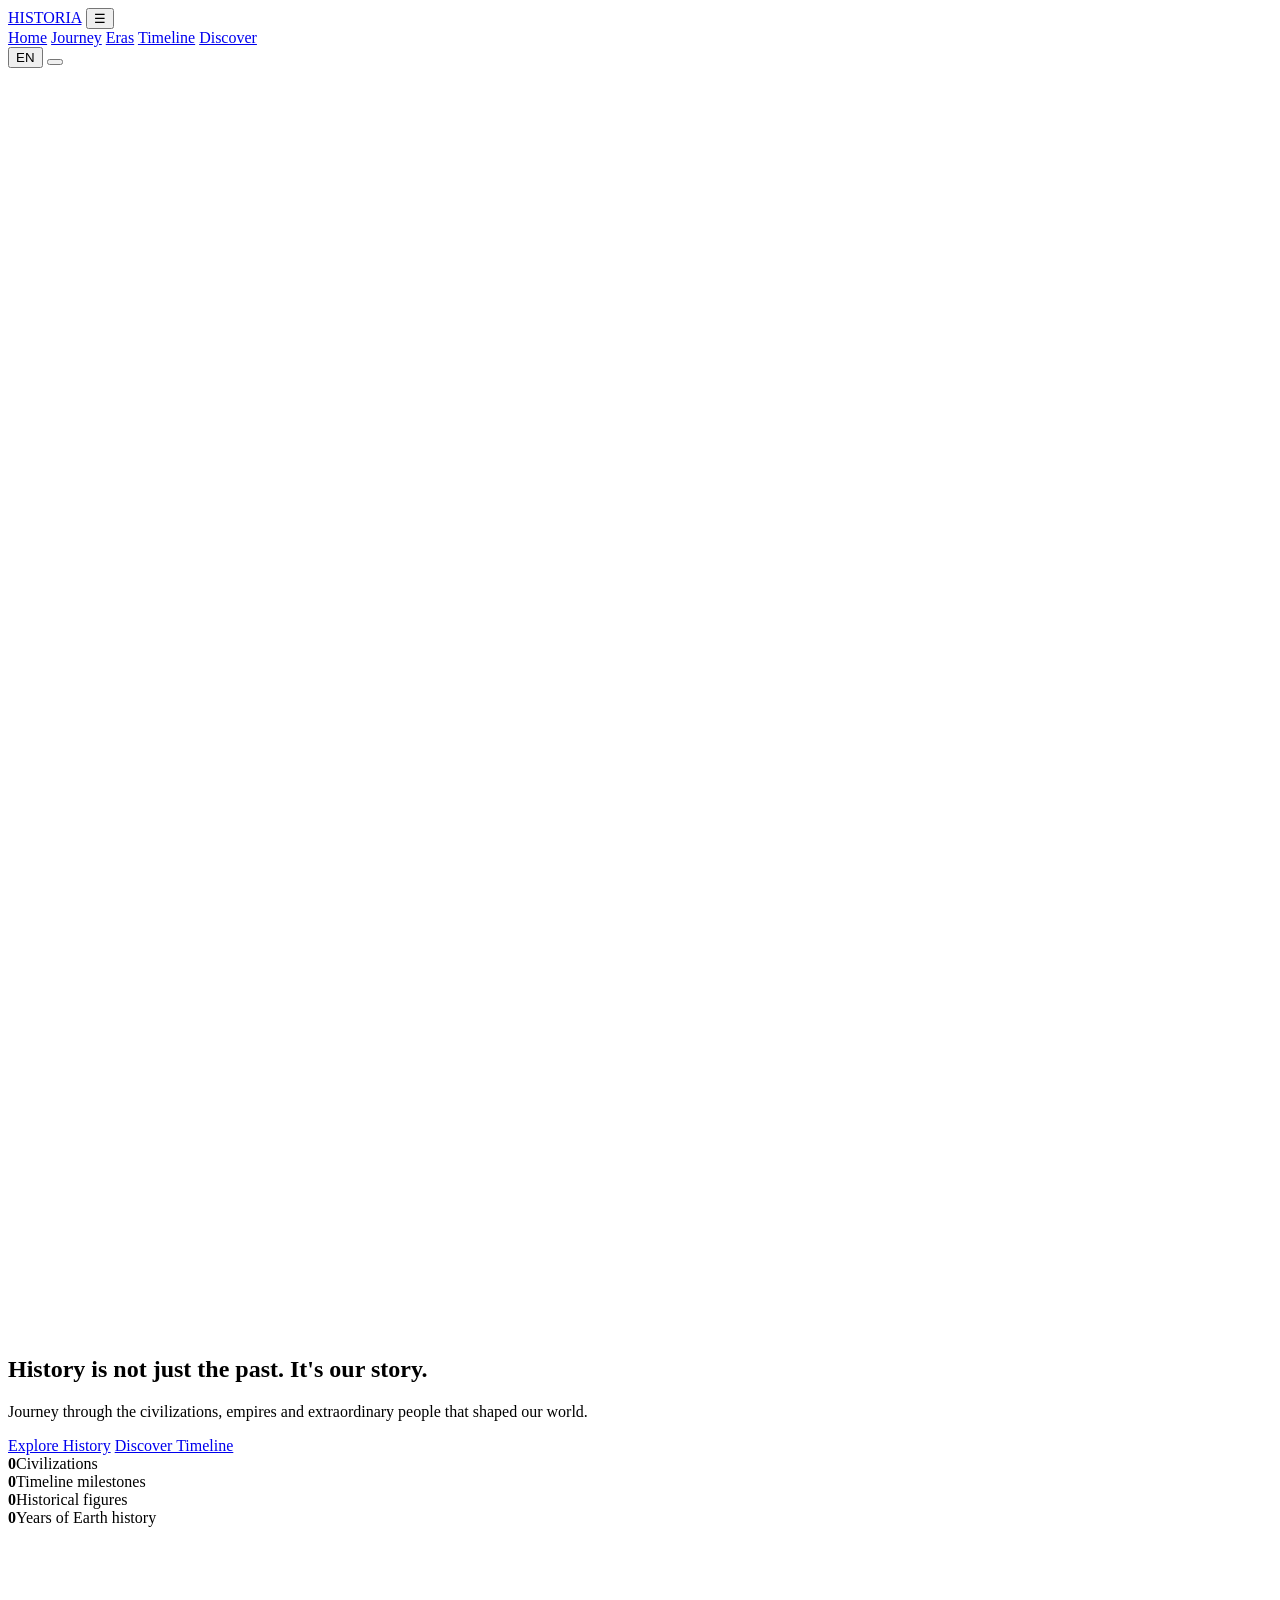
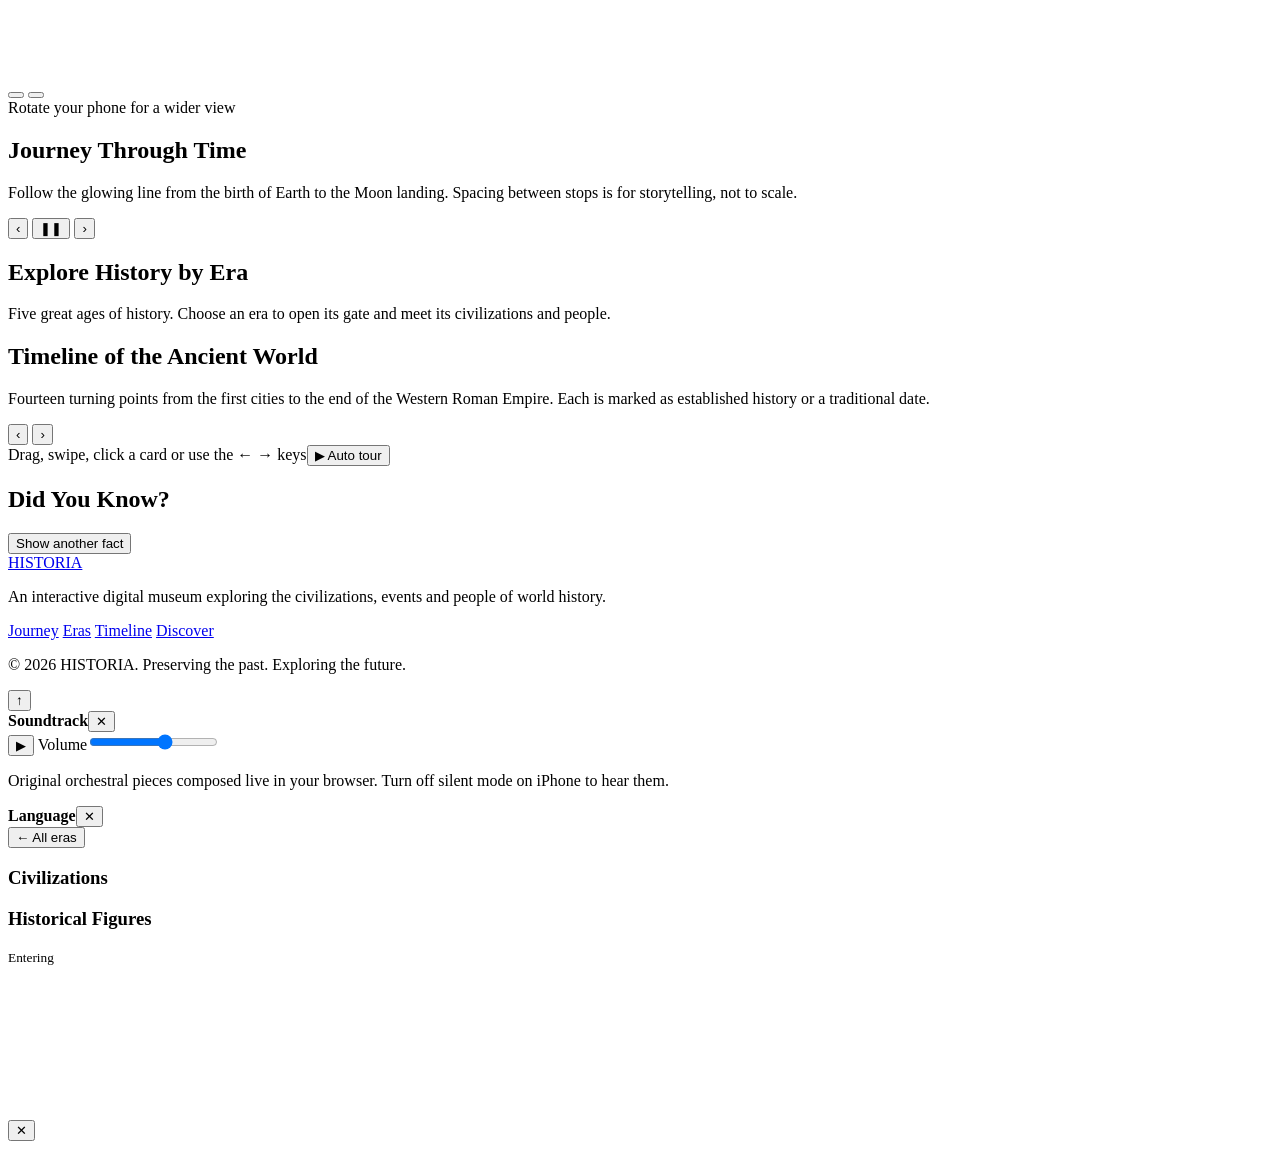
==== commit 57ff977d: "Add files via upload" ====
--- a/index.html
+++ b/index.html
@@ -9,15 +9,13 @@
 <link rel="preconnect" href="https://fonts.googleapis.com">
 <link rel="preconnect" href="https://fonts.gstatic.com" crossorigin>
 <link href="https://fonts.googleapis.com/css2?family=Cormorant+Garamond:ital,wght@0,500;0,600;0,700;1,500&family=Inter:wght@400;500;600&family=Noto+Sans+Gujarati:wght@400;500;600&family=Noto+Serif+Gujarati:wght@500;600;700&display=swap" rel="stylesheet">
-<link rel="stylesheet" href="core.css">
-<link rel="stylesheet" href="polish.css">
-<link rel="stylesheet" href="hero-globe.css">
-<link rel="stylesheet" href="cinematic.css">
-<link rel="stylesheet" href="audio-mobile.css">
-<link rel="stylesheet" href="lang-eras.css">
-  <link rel="stylesheet" href="hp-plus.css">
-<script src="hp-data.js"></script>
-<script src="hp-plus.js"></script>
+<link rel="stylesheet" href="css/core.css">
+<link rel="stylesheet" href="css/polish.css">
+<link rel="stylesheet" href="css/hero-globe.css">
+<link rel="stylesheet" href="css/cinematic.css">
+<link rel="stylesheet" href="css/audio-mobile.css">
+<link rel="stylesheet" href="css/lang-eras.css">
+<link rel="stylesheet" href="css/explore.css">
 </head>
 <body>
 <div class="prog" id="prog"></div>
@@ -175,21 +173,22 @@
     <div class="modal-body" id="mBody"></div>
   </div>
 </div>
-<script defer src="01-art.js"></script>
-<script defer src="02-data.js"></script>
-<script defer src="03-translations.js"></script>
-<script defer src="04-lang-core.js"></script>
-<script defer src="05-eras-data.js"></script>
-<script defer src="06-cards.js"></script>
-<script defer src="07-globe-data.js"></script>
-<script defer src="08-globe-modal.js"></script>
-<script defer src="09-timeline3d.js"></script>
-<script defer src="10-page-ui.js"></script>
-<script defer src="11-cinematic-data.js"></script>
-<script defer src="12-cinematic.js"></script>
-<script defer src="13-music.js"></script>
-<script defer src="14-lang-ui.js"></script>
-<script defer src="15-autoplay.js"></script>
-<script defer src="16-eras.js"></script>
+<script defer src="js/01-art.js"></script>
+<script defer src="js/02-data.js"></script>
+<script defer src="js/03-translations.js"></script>
+<script defer src="js/04-lang-core.js"></script>
+<script defer src="js/05-eras-data.js"></script>
+<script defer src="js/06-cards.js"></script>
+<script defer src="js/07-globe-data.js"></script>
+<script defer src="js/08-globe-modal.js"></script>
+<script defer src="js/09-timeline3d.js"></script>
+<script defer src="js/10-page-ui.js"></script>
+<script defer src="js/11-cinematic-data.js"></script>
+<script defer src="js/12-cinematic.js"></script>
+<script defer src="js/13-music.js"></script>
+<script defer src="js/14-lang-ui.js"></script>
+<script defer src="js/15-autoplay.js"></script>
+<script defer src="js/16-eras.js"></script>
+<script defer src="js/17-explore.js"></script>
 </body>
 </html>
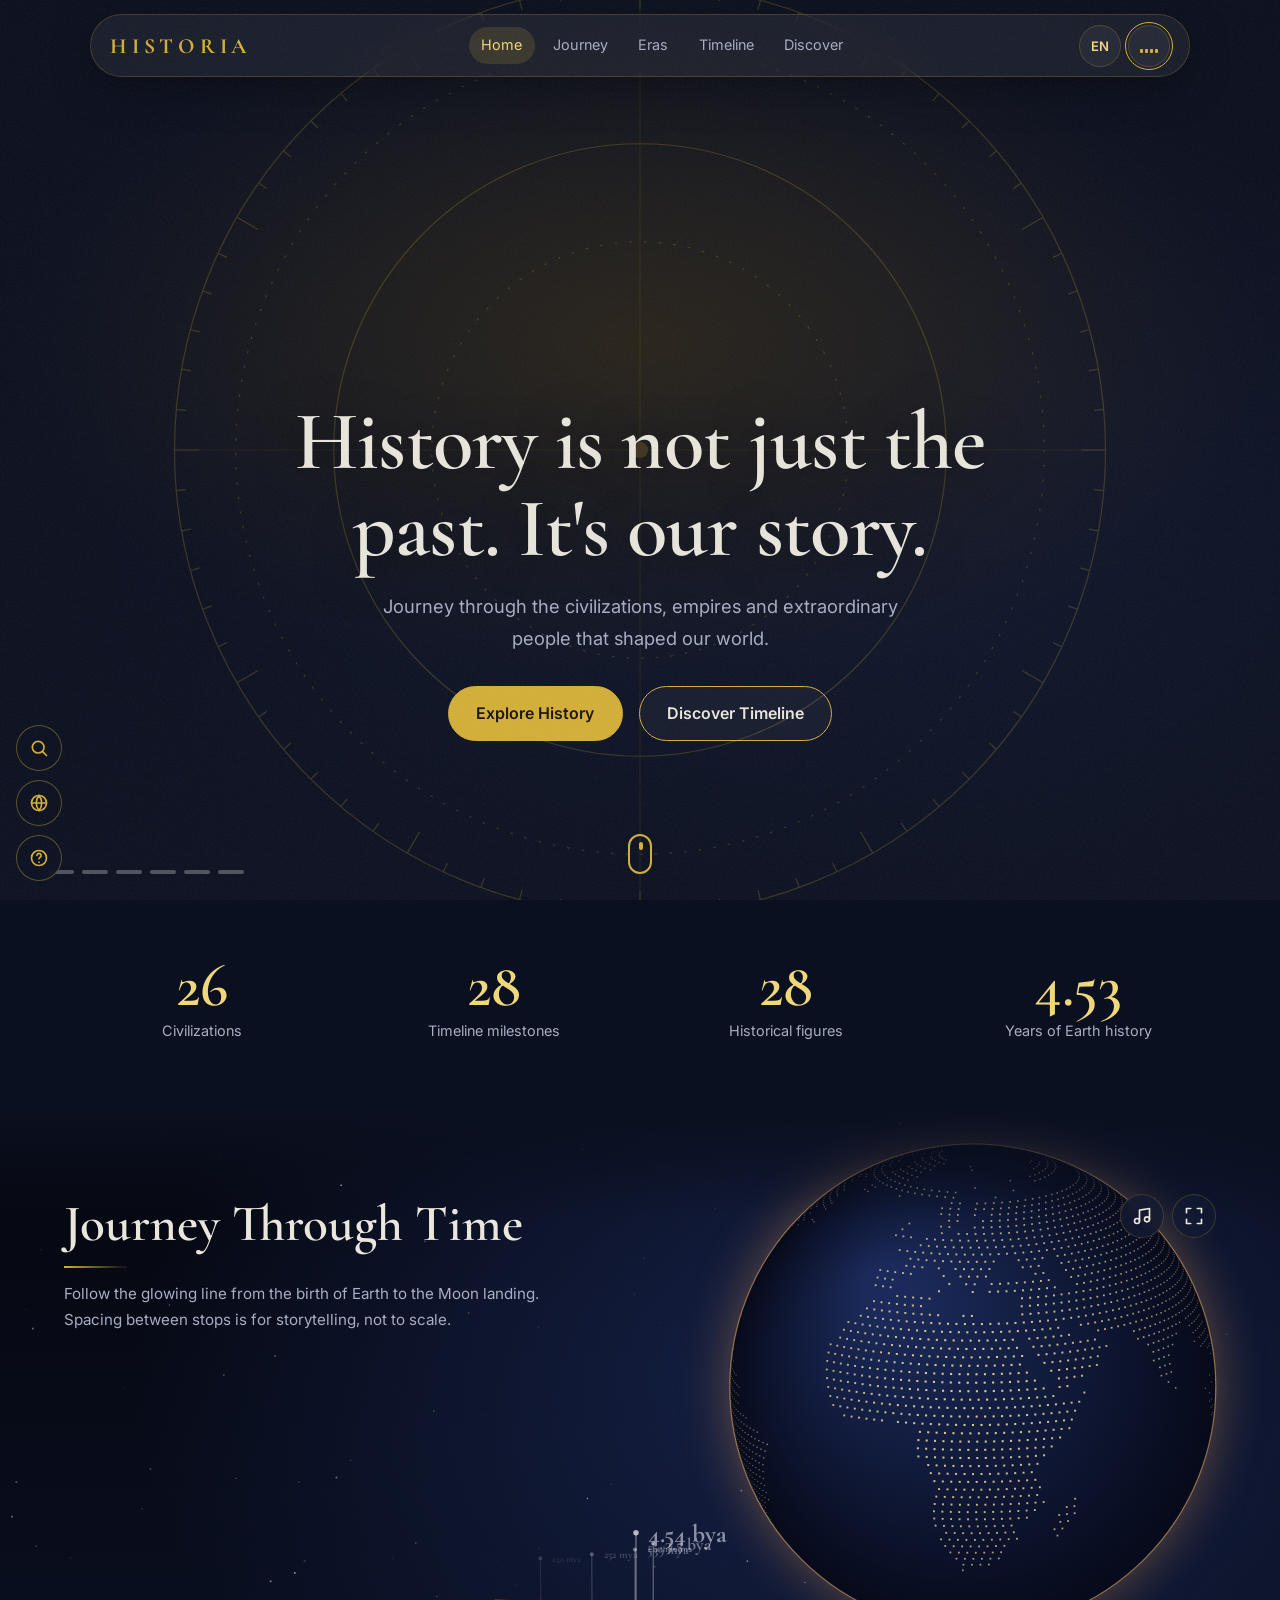
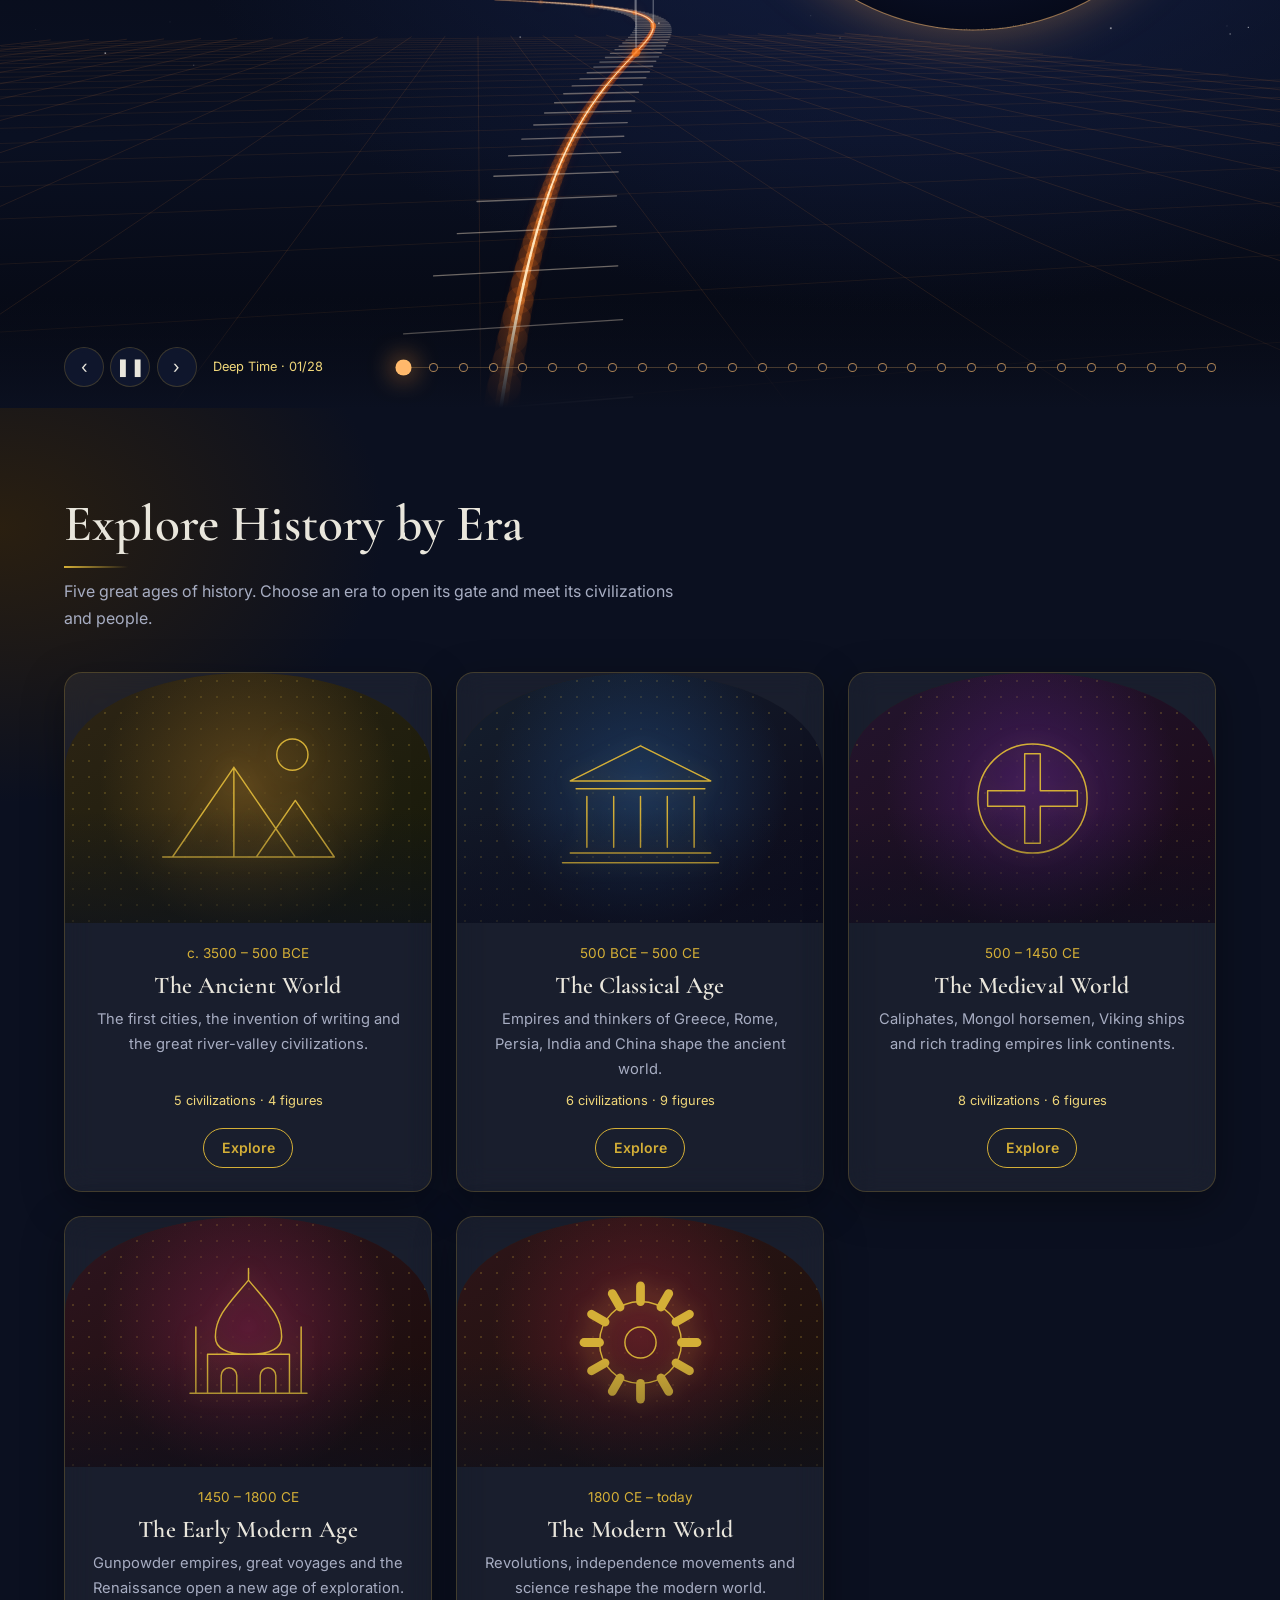
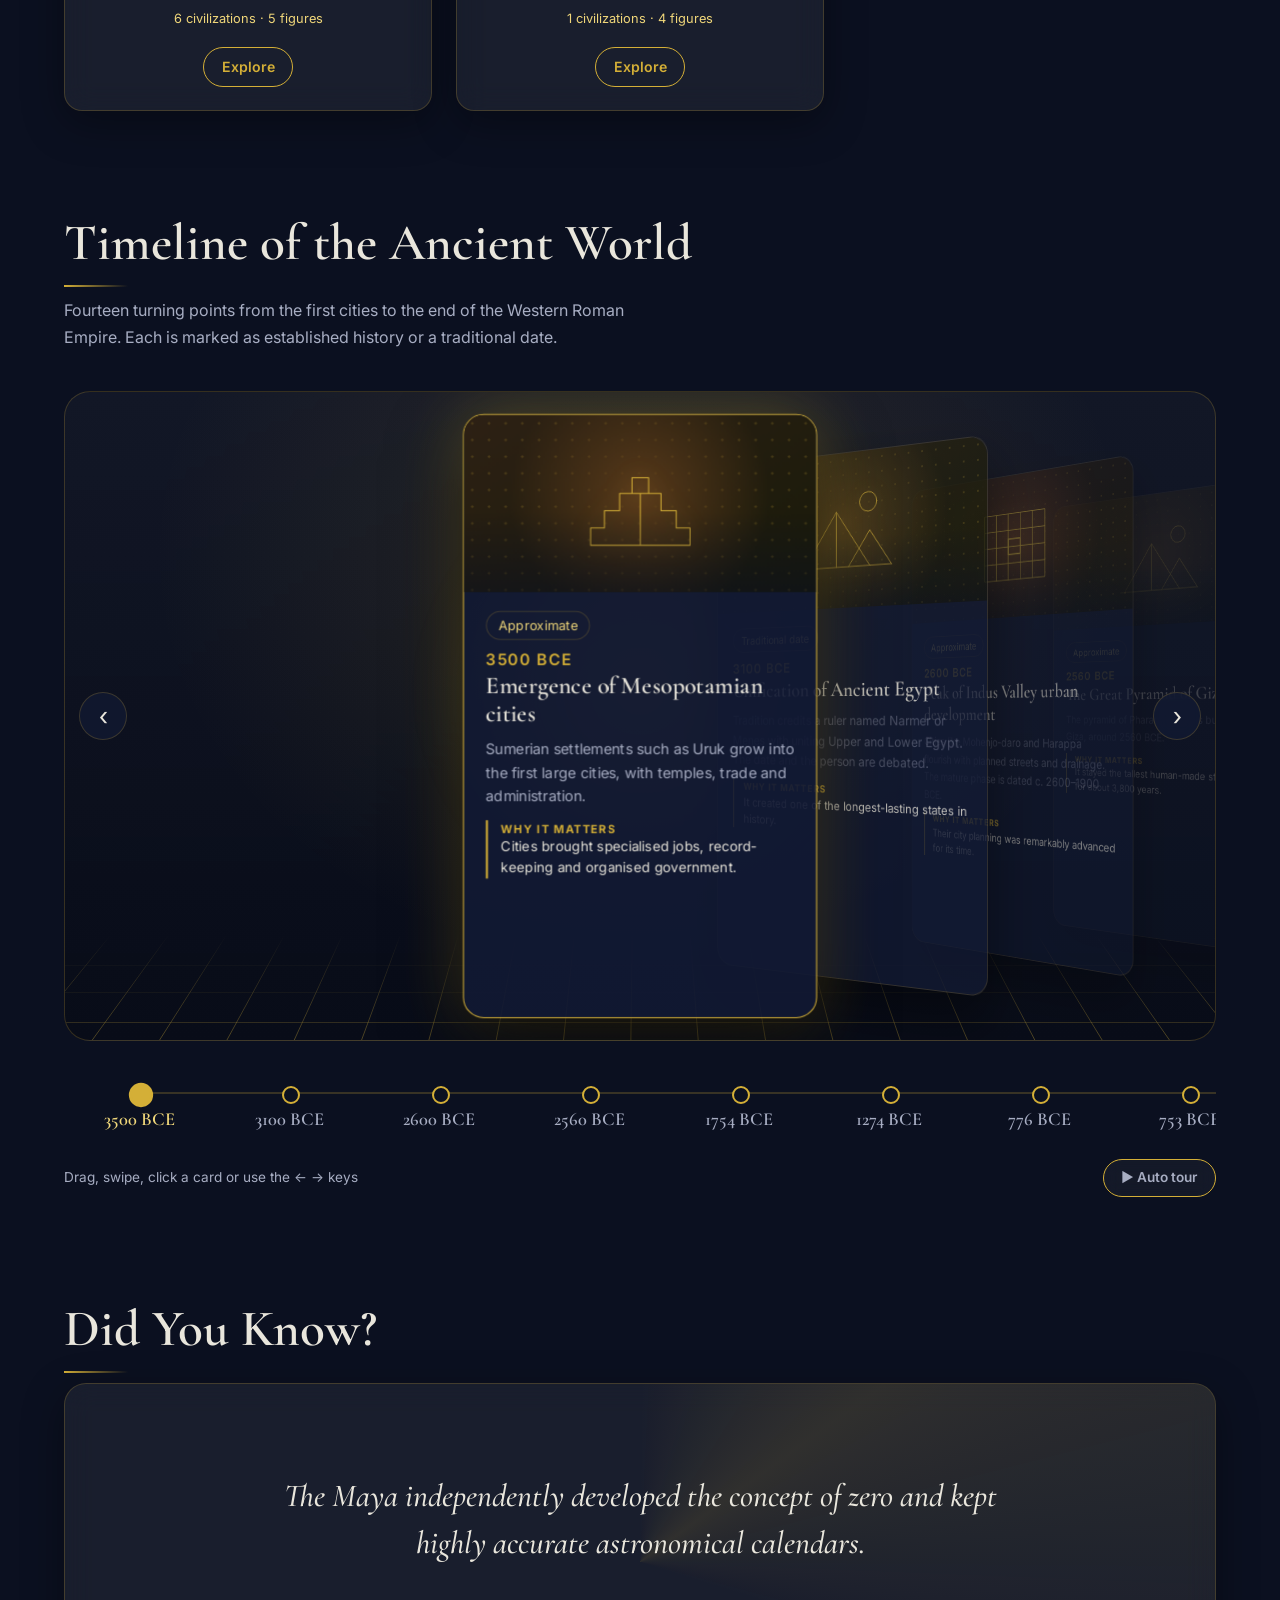
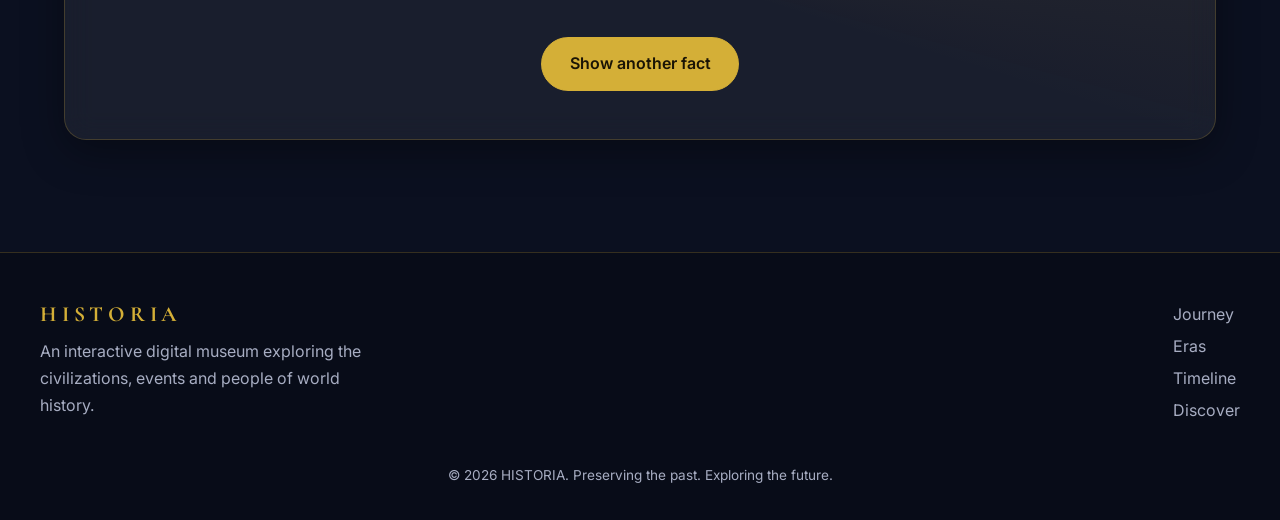
==== commit 0ba51438: "Update index.html" ====
--- a/index.html
+++ b/index.html
@@ -9,13 +9,13 @@
 <link rel="preconnect" href="https://fonts.googleapis.com">
 <link rel="preconnect" href="https://fonts.gstatic.com" crossorigin>
 <link href="https://fonts.googleapis.com/css2?family=Cormorant+Garamond:ital,wght@0,500;0,600;0,700;1,500&family=Inter:wght@400;500;600&family=Noto+Sans+Gujarati:wght@400;500;600&family=Noto+Serif+Gujarati:wght@500;600;700&display=swap" rel="stylesheet">
-<link rel="stylesheet" href="css/core.css">
-<link rel="stylesheet" href="css/polish.css">
-<link rel="stylesheet" href="css/hero-globe.css">
-<link rel="stylesheet" href="css/cinematic.css">
-<link rel="stylesheet" href="css/audio-mobile.css">
-<link rel="stylesheet" href="css/lang-eras.css">
-<link rel="stylesheet" href="css/explore.css">
+<link rel="stylesheet" href="core.css">
+<link rel="stylesheet" href="polish.css">
+<link rel="stylesheet" href="hero-globe.css">
+<link rel="stylesheet" href="cinematic.css">
+<link rel="stylesheet" href="audio-mobile.css">
+<link rel="stylesheet" href="lang-eras.css">
+<link rel="stylesheet" href="explore.css">
 </head>
 <body>
 <div class="prog" id="prog"></div>
@@ -173,22 +173,22 @@
     <div class="modal-body" id="mBody"></div>
   </div>
 </div>
-<script defer src="js/01-art.js"></script>
-<script defer src="js/02-data.js"></script>
-<script defer src="js/03-translations.js"></script>
-<script defer src="js/04-lang-core.js"></script>
-<script defer src="js/05-eras-data.js"></script>
-<script defer src="js/06-cards.js"></script>
-<script defer src="js/07-globe-data.js"></script>
-<script defer src="js/08-globe-modal.js"></script>
-<script defer src="js/09-timeline3d.js"></script>
-<script defer src="js/10-page-ui.js"></script>
-<script defer src="js/11-cinematic-data.js"></script>
-<script defer src="js/12-cinematic.js"></script>
-<script defer src="js/13-music.js"></script>
-<script defer src="js/14-lang-ui.js"></script>
-<script defer src="js/15-autoplay.js"></script>
-<script defer src="js/16-eras.js"></script>
-<script defer src="js/17-explore.js"></script>
+<script defer src="01-art.js"></script>
+<script defer src="02-data.js"></script>
+<script defer src="03-translations.js"></script>
+<script defer src="04-lang-core.js"></script>
+<script defer src="05-eras-data.js"></script>
+<script defer src="06-cards.js"></script>
+<script defer src="07-globe-data.js"></script>
+<script defer src="08-globe-modal.js"></script>
+<script defer src="09-timeline3d.js"></script>
+<script defer src="10-page-ui.js"></script>
+<script defer src="11-cinematic-data.js"></script>
+<script defer src="12-cinematic.js"></script>
+<script defer src="13-music.js"></script>
+<script defer src="14-lang-ui.js"></script>
+<script defer src="15-autoplay.js"></script>
+<script defer src="16-eras.js"></script>
+<script defer src="17-explore.js"></script>
 </body>
 </html>
--- a/core.css
+++ b/core.css
@@ -0,0 +1,134 @@
+/* ===== HISTORIA styles ===== */
+:root{
+  --bg:#0b1020; --bg2:#121a33; --gold:#d4af37; --gold2:#f0d77a;
+  --text:#e9e6dc; --muted:#a7adc2;
+  --glass:rgba(255,255,255,.06); --line:rgba(212,175,55,.22);
+  --serif:'Cormorant Garamond',Georgia,serif; --sans:'Inter',system-ui,sans-serif;
+}
+*{box-sizing:border-box;margin:0;padding:0}
+html{scroll-behavior:smooth;scroll-padding-top:90px}
+body{background:radial-gradient(900px 600px at 85% 0%,#1b2650 0%,transparent 60%),radial-gradient(700px 500px at 0% 40%,#2a1f10 0%,transparent 55%),var(--bg);
+  color:var(--text);font:400 1rem/1.7 var(--sans);overflow-x:hidden}
+img{display:block;width:100%;height:100%;object-fit:cover}
+a{color:inherit;text-decoration:none}
+button{font:inherit;cursor:pointer;color:inherit}
+:focus-visible{outline:2px solid var(--gold);outline-offset:3px}
+.glass{background:var(--glass);border:1px solid var(--line);backdrop-filter:blur(14px);-webkit-backdrop-filter:blur(14px);box-shadow:0 12px 40px rgba(0,0,0,.35)}
+
+/* Nav */
+.nav{position:fixed;top:14px;left:50%;transform:translateX(-50%);width:min(1100px,92%);z-index:50;
+  display:flex;align-items:center;justify-content:space-between;padding:.6rem 1.2rem;border-radius:999px}
+.logo{font:700 1.35rem var(--serif);letter-spacing:.22em;color:var(--gold)}
+.links{display:flex;gap:.3rem}
+.links a{padding:.4rem .95rem;border-radius:999px;font-size:.9rem;color:var(--muted);transition:.25s}
+.links a:hover{color:var(--text)}
+.links a.active{background:rgba(212,175,55,.16);color:var(--gold2)}
+.burger{display:none;background:none;border:0;font-size:1.5rem}
+
+/* Hero */
+.hero{position:relative;min-height:100vh;display:grid;place-items:center;text-align:center;padding:7rem 1.5rem 4rem;overflow:hidden}
+.hero-bg{position:absolute;inset:0;background:linear-gradient(180deg,rgba(11,16,32,.5) 0%,rgba(11,16,32,.55) 45%,rgba(11,16,32,.96) 100%),radial-gradient(ellipse at center,transparent 40%,rgba(5,8,18,.6))}
+.hero-inner{position:relative;max-width:800px}
+.hero h1{font:600 clamp(2.5rem,7vw,5.2rem)/1.05 var(--serif);margin-bottom:1.2rem;animation:rise 1s ease both}
+.hero p{font-size:1.15rem;color:var(--muted);max-width:560px;margin:0 auto 2rem;animation:rise 1s .2s ease both}
+.btns{display:flex;gap:1rem;justify-content:center;flex-wrap:wrap;animation:rise 1s .4s ease both}
+@keyframes rise{from{opacity:0;transform:translateY(24px)}to{opacity:1;transform:none}}
+.btn{display:inline-block;padding:.8rem 1.7rem;border-radius:999px;font-weight:600;border:1px solid var(--gold);transition:.3s}
+.btn.gold{background:var(--gold);color:#1a1405}
+.btn.gold:hover{background:var(--gold2);transform:translateY(-2px);box-shadow:0 8px 24px rgba(212,175,55,.3)}
+.btn.ghost{background:rgba(255,255,255,.04);backdrop-filter:blur(8px)}
+.btn.ghost:hover{background:rgba(212,175,55,.15);transform:translateY(-2px)}
+.particles span{position:absolute;bottom:-10px;width:4px;height:4px;border-radius:50%;background:var(--gold);opacity:0;animation:float linear infinite}
+@keyframes float{0%{opacity:0;transform:translateY(0)}15%{opacity:.7}100%{opacity:0;transform:translateY(-100vh)}}
+.scroll{position:absolute;bottom:1.6rem;left:50%;width:24px;height:40px;margin-left:-12px;border:2px solid var(--gold);border-radius:14px}
+.scroll span{position:absolute;top:6px;left:9px;width:4px;height:8px;border-radius:2px;background:var(--gold);animation:dot 1.6s infinite}
+@keyframes dot{0%{opacity:1;transform:none}100%{opacity:0;transform:translateY(14px)}}
+
+/* Sections */
+.sec{max-width:1200px;margin:0 auto;padding:5.5rem 1.5rem 1rem}
+h2{font:600 clamp(2rem,4.5vw,3.2rem)/1.1 var(--serif);margin-bottom:.6rem}
+.lead{color:var(--muted);max-width:620px;margin-bottom:2.5rem}
+.grid{display:grid;grid-template-columns:repeat(auto-fill,minmax(260px,1fr));gap:1.5rem}
+.card{border-radius:18px;overflow:hidden;display:flex;flex-direction:column;transition:transform .35s,border-color .35s}
+.card:hover{transform:translateY(-6px);border-color:var(--gold)}
+.thumb{height:190px;overflow:hidden;background:linear-gradient(135deg,#2a2210,#18213f)}
+.thumb img{transition:transform .6s}
+.card:hover .thumb img{transform:scale(1.08)}
+.card-body{padding:1.2rem 1.3rem 1.4rem;display:flex;flex-direction:column;gap:.45rem;flex:1}
+.card h3{font:600 1.5rem/1.15 var(--serif)}
+.meta{color:var(--gold);font-size:.85rem}
+.card p{color:var(--muted);font-size:.92rem;flex:1}
+.card .btn{align-self:flex-start;margin-top:.6rem;padding:.45rem 1.1rem;font-size:.88rem;background:none;color:var(--gold)}
+.card .btn:hover{background:var(--gold);color:#1a1405}
+
+/* Timeline */
+.rail{display:flex;gap:0;overflow-x:auto;padding:1.6rem 0 1rem;margin-bottom:1.5rem;scroll-snap-type:x proximity;border-bottom:1px solid var(--line)}
+.dot{flex:0 0 150px;scroll-snap-align:center;background:none;border:0;text-align:center;position:relative;padding-top:1.4rem}
+.dot::before{content:"";position:absolute;top:0;left:50%;width:14px;height:14px;margin-left:-7px;border-radius:50%;background:var(--bg);border:2px solid var(--gold);transition:.3s}
+.dot::after{content:"";position:absolute;top:6px;left:50%;width:100%;height:2px;background:var(--line);z-index:-1}
+.dot:last-child::after{display:none}
+.dot b{display:block;font:600 1.15rem var(--serif);color:var(--muted)}
+.dot.on::before,.dot:hover::before{background:var(--gold);transform:scale(1.35)}
+.dot.on b{color:var(--gold2)}
+.tl-panel{display:grid;grid-template-columns:1fr 1fr;border-radius:20px;overflow:hidden;min-height:300px}
+.tl-panel .thumb{height:100%;min-height:260px}
+.tl-text{padding:2rem}
+.tl-text h3{font:600 2rem/1.15 var(--serif);margin:.3rem 0 .8rem}
+.tag{display:inline-block;font-size:.78rem;padding:.15rem .7rem;border:1px solid var(--line);border-radius:999px;color:var(--gold2)}
+.tl-text p{color:var(--muted)}
+
+/* Facts */
+.fact{border-radius:22px;padding:3rem 2rem;text-align:center}
+.fact p{font:italic 500 clamp(1.35rem,3vw,2rem)/1.45 var(--serif);max-width:760px;margin:0 auto 1.8rem;min-height:5.5em;display:grid;place-items:center;transition:opacity .3s}
+
+/* Footer */
+footer{margin-top:6rem;border-top:1px solid var(--line);padding:3rem 1.5rem 2rem;background:rgba(0,0,0,.25)}
+.foot{max-width:1200px;margin:0 auto;display:flex;justify-content:space-between;gap:2rem;flex-wrap:wrap}
+.foot p{color:var(--muted);max-width:340px;margin-top:.5rem}
+.foot nav{display:flex;flex-direction:column;gap:.3rem;color:var(--muted)}
+.foot nav a:hover{color:var(--gold)}
+.copy{text-align:center;color:var(--muted);font-size:.85rem;margin-top:2.5rem}
+
+/* Modal */
+.modal{position:fixed;inset:0;z-index:100;display:grid;place-items:center;padding:1rem;background:rgba(5,8,18,.75);backdrop-filter:blur(6px);opacity:0;visibility:hidden;transition:.3s}
+.modal.open{opacity:1;visibility:visible}
+.modal-box{position:relative;width:min(880px,100%);max-height:90vh;overflow-y:auto;border-radius:22px;background:rgba(18,26,51,.92);transform:translateY(20px) scale(.97);transition:.35s}
+.modal.open .modal-box{transform:none}
+.modal-img{height:280px;background:linear-gradient(135deg,#2a2210,#18213f)}
+.modal-body{padding:1.8rem 2rem 2.2rem}
+.modal-body h3{font:600 2.2rem/1.1 var(--serif);margin:.2rem 0 .8rem}
+.modal-body p{color:var(--muted);margin-bottom:.9rem}
+.close{position:absolute;top:.8rem;right:.8rem;z-index:2;width:38px;height:38px;border-radius:50%;border:1px solid var(--line);background:rgba(11,16,32,.7)}
+.close:hover{background:var(--gold);color:#1a1405}
+
+.top{position:fixed;right:1.2rem;bottom:1.2rem;width:46px;height:46px;border-radius:50%;z-index:40;opacity:0;pointer-events:none;transition:.3s}
+.top.show{opacity:1;pointer-events:auto}
+.top:hover{background:var(--gold);color:#1a1405}
+
+/* Scroll reveal */
+.rv{opacity:0;transform:translateY(22px);transition:opacity .7s,transform .7s}
+.rv.in{opacity:1;transform:none}
+
+/* Tablet & mobile */
+@media(max-width:860px){
+  .burger{display:block}
+  .nav{border-radius:24px;flex-wrap:wrap}
+  .links{display:none;flex-direction:column;width:100%;padding:.8rem 0 .4rem}
+  .links.open{display:flex}
+  .links a{padding:.7rem 1rem}
+  .tl-panel{grid-template-columns:1fr}
+  .tl-panel .thumb{min-height:200px;height:200px}
+  .modal-img{height:210px}
+}
+@media(max-width:520px){
+  .sec{padding-top:4rem}
+  .dot{flex-basis:125px}
+  .tl-text,.modal-body{padding:1.4rem}
+  .fact{padding:2rem 1.2rem}
+  .grid{grid-template-columns:1fr}
+}
+@media(prefers-reduced-motion:reduce){
+  *{animation:none!important;transition:none!important;scroll-behavior:auto!important}
+  .rv{opacity:1;transform:none}
+}
+
--- a/polish.css
+++ b/polish.css
@@ -0,0 +1,52 @@
+/* ===== Aesthetic layer ===== */
+body::after{content:"";position:fixed;inset:0;z-index:200;pointer-events:none;opacity:.07;
+  background-image:url("data:image/svg+xml,%3Csvg xmlns='http://www.w3.org/2000/svg' width='160' height='160'%3E%3Cfilter id='n'%3E%3CfeTurbulence type='fractalNoise' baseFrequency='.8' numOctaves='2'/%3E%3C/filter%3E%3Crect width='160' height='160' filter='url(%23n)'/%3E%3C/svg%3E")}
+.rings{position:absolute;width:min(130vw,980px);aspect-ratio:1;left:50%;top:50%;margin:calc(min(130vw,980px)/-2) 0 0 calc(min(130vw,980px)/-2);color:var(--gold);opacity:.22;animation:spin 240s linear infinite}
+@keyframes spin{to{transform:rotate(360deg)}}
+.hero h1{text-shadow:0 4px 40px rgba(0,0,0,.6);letter-spacing:-.01em}
+h2{position:relative;padding-bottom:1rem}
+h2::after{content:"";position:absolute;left:0;bottom:0;width:64px;height:2px;background:linear-gradient(90deg,var(--gold),transparent)}
+.thumb,.modal-img{position:relative}
+.thumb img,.modal-img img{position:absolute;inset:0}
+.art{position:absolute;inset:0;display:grid;place-items:center;color:var(--gold);
+  background:radial-gradient(circle at 50% 45%,hsl(var(--h) 55% 24% / .9),transparent 65%),
+  radial-gradient(rgba(212,175,55,.22) 1px,transparent 1.3px) 0 0/16px 16px,
+  linear-gradient(150deg,hsl(var(--h) 38% 13%),hsl(calc(var(--h) + 35) 45% 7%))}
+.art svg{height:78%;width:auto;filter:drop-shadow(0 0 10px rgba(212,175,55,.35));transition:transform .6s}
+.card:hover .art svg{transform:scale(1.1) rotate(-2deg)}
+.card::after{content:"";position:absolute;inset:0;border-radius:inherit;pointer-events:none;background:linear-gradient(120deg,transparent 40%,rgba(255,255,255,.07) 50%,transparent 60%) -150% 0/250% 100% no-repeat;transition:background-position .8s}
+.card{position:relative}
+.card:hover::after{background-position:150% 0}
+.card h3,.tl-text h3{letter-spacing:.005em}
+.card:hover{box-shadow:0 18px 50px rgba(0,0,0,.5),0 0 0 1px var(--gold)}
+.modal-img .art svg{height:70%}
+
+
+/* ===== Photos + 3D timeline ===== */
+.ph{opacity:0;transition:opacity .9s,transform .6s}.ph.ok{opacity:1}
+.thumb::after,.modal-img::after{content:"";position:absolute;inset:0;pointer-events:none;background:linear-gradient(180deg,transparent 55%,rgba(11,16,32,.55))}
+.rail{position:relative;margin:1.2rem 0 0;border-bottom:0}
+.tl-scene{position:relative;height:580px;perspective:1500px;overflow:hidden;border-radius:26px;border:1px solid var(--line);outline:0;touch-action:pan-y;user-select:none;
+  background:radial-gradient(ellipse at 50% 25%,rgba(212,175,55,.12),transparent 60%),linear-gradient(180deg,rgba(255,255,255,.03),rgba(0,0,0,.25))}
+.tl-scene:focus-visible{outline:2px solid var(--gold)}
+.tl-glow{position:absolute;left:50%;top:46%;width:440px;height:440px;margin:-220px 0 0 -220px;border-radius:50%;background:radial-gradient(circle,rgba(212,175,55,.3),transparent 65%);filter:blur(24px);pointer-events:none}
+.floor{position:absolute;left:-30%;right:-30%;bottom:-30px;height:380px;transform-origin:50% 100%;transform:rotateX(74deg);pointer-events:none;
+  background:linear-gradient(90deg,rgba(212,175,55,.4) 1px,transparent 1px),linear-gradient(0deg,rgba(212,175,55,.3) 1px,transparent 1px);background-size:70px 70px;
+  -webkit-mask-image:linear-gradient(to top,#000 5%,transparent 85%);mask-image:linear-gradient(to top,#000 5%,transparent 85%);transition:background-position 1s cubic-bezier(.2,.8,.2,1)}
+.tl-stage{position:absolute;inset:0;transform-style:preserve-3d;transition:transform .3s ease-out}
+.tcard{position:absolute;left:50%;top:50%;width:min(340px,74vw);height:490px;margin:-245px 0 0 calc(min(340px,74vw)/-2);border-radius:20px;overflow:hidden;cursor:pointer;
+  background:rgba(18,26,51,.92);border:1px solid var(--line);box-shadow:0 30px 60px rgba(0,0,0,.55);backface-visibility:hidden;
+  transition:transform .9s cubic-bezier(.2,.8,.2,1),opacity .6s,border-color .4s,box-shadow .4s}
+.tcard.on{cursor:default;border-color:var(--gold);box-shadow:0 30px 70px rgba(0,0,0,.6),0 0 60px rgba(212,175,55,.35)}
+.tcard .thumb{height:180px}
+.tc-body{padding:1.1rem 1.3rem 1.3rem}
+.tc-body h3{font:600 1.45rem/1.15 var(--serif);margin:.55rem 0 .6rem}
+.tc-body h3 small{display:block;font:600 .95rem var(--sans);color:var(--gold);letter-spacing:.08em;margin-bottom:.2rem}
+.tc-body p{color:var(--muted);font-size:.88rem;line-height:1.6;transition:opacity .5s}
+.tcard:not(.on) .tc-body p{opacity:.45}
+.arr{position:absolute;top:50%;z-index:60;width:48px;height:48px;margin-top:-24px;border-radius:50%;font-size:1.6rem;line-height:1;background:rgba(18,26,51,.75);border:1px solid var(--line);backdrop-filter:blur(8px);transition:.25s}
+.arr:hover{background:var(--gold);color:#1a1405}.prev{left:14px}.next{right:14px}
+.tl-ctl{display:flex;justify-content:space-between;align-items:center;gap:1rem;flex-wrap:wrap;margin-top:.8rem;color:var(--muted);font-size:.85rem}
+.tl-ctl .btn{padding:.4rem 1.1rem;font-size:.85rem}
+@media(max-width:700px){.tl-scene{height:560px}.arr{width:40px;height:40px;margin-top:-20px}.prev{left:6px}.next{right:6px}}
+
--- a/hero-globe.css
+++ b/hero-globe.css
@@ -0,0 +1,45 @@
+/* ===== Update 1: rotating hero, globe modal, motion ===== */
+.hero{background:radial-gradient(ellipse 70% 55% at 50% 38%,#4a3811 0%,transparent 70%),radial-gradient(ellipse at 80% 90%,#1b2650,transparent 60%),#0b1020}
+.hs{position:absolute;inset:0;background:center/cover no-repeat;opacity:0;transform:scale(1.1);transition:opacity 2.2s ease,transform 20s linear}
+.hs.on{opacity:1;transform:scale(1)}
+.hero-meta{position:absolute;left:clamp(1rem,4vw,3rem);bottom:1.6rem;z-index:2;display:flex;flex-direction:column;gap:.5rem;font-size:.85rem;color:var(--gold2);letter-spacing:.04em}
+#heroCap{transition:opacity .5s}
+#heroDots{display:flex;gap:.5rem}
+#heroDots button{width:26px;height:4px;padding:0;border:0;border-radius:3px;background:rgba(255,255,255,.28);transition:.4s}
+#heroDots button.on{background:var(--gold);width:44px}
+.hero h1{animation:none}
+.w{display:inline-block;opacity:0;transform:translateY(46px) rotateX(-50deg);transform-origin:50% 100%;animation:wd 1s cubic-bezier(.2,.8,.2,1) forwards;animation-delay:calc(var(--i) * 90ms + .2s)}
+@keyframes wd{to{opacity:1;transform:none}}
+.btn.gold{background:linear-gradient(110deg,var(--gold) 35%,#fff0b0 50%,var(--gold) 65%) 120% 0/260% 100%;animation:shine 4.5s ease-in-out infinite}
+@keyframes shine{0%,60%{background-position:120% 0}100%{background-position:-60% 0}}
+.prog{position:fixed;top:0;left:0;right:0;height:3px;z-index:300;background:linear-gradient(90deg,var(--gold),var(--gold2));transform:scaleX(0);transform-origin:0 50%}
+.nav{transition:padding .35s,background .35s}.nav.sm{padding:.35rem 1.1rem;background:rgba(11,16,32,.7)}
+.stats{display:grid;grid-template-columns:repeat(4,1fr);gap:1rem;padding-top:3.5rem;text-align:center}
+.stat b{display:block;font:600 clamp(2.3rem,5vw,3.8rem)/1 var(--serif);color:var(--gold2)}
+.stat span{color:var(--muted);font-size:.9rem}
+.rv{transition-delay:var(--d,0s)}
+.card.rv.in{transform:perspective(900px) rotateX(var(--rx,0deg)) rotateY(var(--ry,0deg)) translateY(var(--ty,0px))}
+.card.done{transition:transform .25s ease-out,border-color .35s,box-shadow .35s;transition-delay:0s}
+h2::after{width:0;transition:width 1.1s .3s cubic-bezier(.2,.8,.2,1)}h2.in::after{width:64px}
+.fact p{transition:opacity .3s,transform .45s}
+.fact{position:relative;overflow:hidden}.fact::before{content:"";position:absolute;inset:-40%;background:conic-gradient(from 0deg,transparent,rgba(212,175,55,.12),transparent 30%);animation:spin 14s linear infinite;pointer-events:none}
+.fact>*{position:relative}
+.modal{display:flex;justify-content:flex-start;align-items:center;padding:1rem clamp(1rem,5vw,4rem);background:radial-gradient(circle at 68% 50%,rgba(212,175,55,.13),transparent 42%),rgba(5,8,18,.88)}
+.globe{position:absolute;inset:0;width:100%;height:100%;opacity:0;transform:scale(.88);transition:opacity 1.1s .25s,transform 1.4s .25s cubic-bezier(.2,.8,.2,1)}
+.modal.open .globe{opacity:1;transform:none}
+.modal-box{width:min(540px,100%);z-index:2}
+.modal-img{height:190px}
+.where{color:var(--gold2);font-size:.9rem;margin:-.3rem 0 1rem}.where::before{content:"";display:inline-block;width:8px;height:8px;margin-right:.5rem;border-radius:50%;background:var(--gold);box-shadow:0 0 0 4px rgba(212,175,55,.25)}
+.tiles{display:grid;gap:.7rem;margin-top:1.2rem}
+.tile{padding:.8rem 1rem;border-radius:14px;background:rgba(255,255,255,.05);border:1px solid var(--line)}
+.tile b{display:block;font-size:.75rem;letter-spacing:.1em;text-transform:uppercase;color:var(--gold);font-weight:600}
+.tile span{font-size:.92rem;color:var(--text)}
+.modal.open .modal-body>*{animation:rise .7s cubic-bezier(.2,.8,.2,1) both;animation-delay:calc(var(--i,0) * 70ms + .3s)}
+@media(max-width:860px){
+  .modal{align-items:flex-end;padding:0;background:radial-gradient(circle at 50% 27%,rgba(212,175,55,.13),transparent 45%),rgba(5,8,18,.9)}
+  .modal-box{width:100%;max-height:62vh;border-radius:22px 22px 0 0}
+  .modal-img{height:120px}
+  .stats{grid-template-columns:repeat(2,1fr)}
+}
+@media(prefers-reduced-motion:reduce){.w{opacity:1!important;transform:none!important}.prog{display:none}}
+
--- a/cinematic.css
+++ b/cinematic.css
@@ -0,0 +1,41 @@
+/* ===== Update 2: cinematic timeline ===== */
+.links a{padding:.4rem .8rem}
+.cine{position:relative;height:100vh;height:100svh;min-height:680px;margin-top:3rem;overflow:hidden;
+  background:radial-gradient(ellipse at 70% 30%,#16224a 0%,transparent 60%),linear-gradient(180deg,#05070f,#0a1022 70%,#05070f)}
+.cine::before,.cine::after{content:"";position:absolute;left:0;right:0;height:110px;z-index:2;pointer-events:none}
+.cine::before{top:0;background:linear-gradient(var(--bg),transparent)}.cine::after{bottom:0;background:linear-gradient(transparent,var(--bg))}
+#cineCv{position:absolute;inset:0;width:100%;height:100%;display:block}
+.cine-head{position:absolute;z-index:3;top:5.5rem;left:clamp(1rem,5vw,4rem);max-width:480px;pointer-events:none}
+.cine-head h2{margin-bottom:.8rem}.cine-head p{color:var(--muted);font-size:.95rem}
+.cine-card{position:absolute;z-index:4;left:clamp(1rem,5vw,4rem);bottom:6rem;width:min(410px,calc(100% - 2rem));border-radius:20px;overflow:hidden;
+  background:rgba(12,18,38,.8);opacity:0;transform:translateY(26px) scale(.98);pointer-events:none;transition:opacity .8s,transform .9s cubic-bezier(.2,.8,.2,1)}
+.cine-card.show{opacity:1;transform:none;pointer-events:auto}
+.frame{position:relative;aspect-ratio:16/9;overflow:hidden;border-bottom:1px solid var(--line);background:linear-gradient(135deg,#2a2210,#18213f)}
+.frame img{position:absolute;inset:0}
+.frame::before{content:"";position:absolute;inset:10px;z-index:3;border:1px solid rgba(255,200,120,.45);pointer-events:none}
+.frame::after{content:"";position:absolute;inset:0;pointer-events:none;background:linear-gradient(180deg,transparent 55%,rgba(8,12,28,.6))}
+.c-body{padding:1rem 1.3rem 1.3rem}
+.c-year{font:600 2.2rem/1.05 var(--serif);color:#ffb86b;margin:.5rem 0 .2rem}
+.c-body h3{font:600 1.5rem/1.15 var(--serif);margin-bottom:.5rem}
+.c-body p{color:var(--muted);font-size:.92rem;line-height:1.6}
+.c-place{margin-top:.8rem;font-size:.78rem;color:var(--gold2)}
+.cine-card.show .c-body>*{animation:rise .7s cubic-bezier(.2,.8,.2,1) both;animation-delay:calc(var(--i,0) * 80ms + .25s)}
+.cine-ui{position:absolute;z-index:5;left:0;right:0;bottom:1.3rem;display:flex;align-items:center;gap:1rem;padding:0 clamp(1rem,5vw,4rem)}
+.ctl{display:flex;gap:.4rem}
+.ctl button{width:40px;height:40px;border-radius:50%;font-size:1.1rem;line-height:1;background:rgba(18,26,51,.75);border:1px solid var(--line);backdrop-filter:blur(8px);transition:.25s}
+.ctl button:hover{background:#ffb86b;color:#1a1405}
+.c-era{font-size:.8rem;color:var(--gold2);min-width:170px;white-space:nowrap}
+.scrub{position:relative;flex:1;display:flex;justify-content:space-between;align-items:center;height:24px}
+.scrub::before{content:"";position:absolute;left:0;right:0;top:50%;height:1px;background:rgba(255,190,110,.25)}
+.sd{position:relative;width:9px;height:9px;padding:0;border-radius:50%;border:1px solid rgba(255,190,110,.65);background:#0a1022;transition:.3s}
+.sd.done{background:rgba(255,150,60,.6)}
+.sd.on{background:#ffb86b;transform:scale(1.8);box-shadow:0 0 14px #ff9a3c}
+.sd:hover{transform:scale(1.6)}
+@media(max-width:860px){
+  .cine-head p{display:none}.cine-head{top:4.6rem}
+  .cine-card{left:.8rem;right:.8rem;width:auto;bottom:5rem;max-height:46%;overflow-y:auto}
+  .frame{aspect-ratio:21/8}
+  .c-year{font-size:1.7rem}.c-body{padding:.8rem 1rem 1rem}.c-body h3{font-size:1.25rem}.c-body p{font-size:.86rem}
+  .cine-ui{gap:.6rem;bottom:1rem}.c-era{display:none}.sd{width:7px;height:7px}
+}
+
--- a/audio-mobile.css
+++ b/audio-mobile.css
@@ -0,0 +1,131 @@
+/* ===== Update 3: mobile UX, full screen, soundtrack ===== */
+*{-webkit-tap-highlight-color:transparent}
+button,a,.sd,.dot{touch-action:manipulation}
+html{-webkit-text-size-adjust:100%}
+.hero{min-height:100vh;min-height:100svh}
+.nav{top:calc(14px + env(safe-area-inset-top))}
+.top{right:max(1rem,env(safe-area-inset-right));bottom:calc(1rem + env(safe-area-inset-bottom))}
+footer{padding-bottom:calc(2rem + env(safe-area-inset-bottom))}
+.rail{scrollbar-width:none}.rail::-webkit-scrollbar{display:none}
+
+/* Soundtrack button (in the nav) + panel */
+.music-btn{position:relative;flex:0 0 auto;width:42px;height:42px;margin-left:.4rem;border-radius:50%;border:1px solid var(--line);background:rgba(255,255,255,.05);display:grid;place-items:center;transition:.25s}
+.music-btn:hover,.music-btn[aria-expanded="true"]{background:rgba(212,175,55,.2)}
+.eq{display:flex;align-items:flex-end;gap:2px;height:14px}
+.eq i{width:3px;height:28%;border-radius:1px;background:var(--gold)}
+.music-btn.on .eq i{animation:eq 1s ease-in-out infinite}
+.eq i:nth-child(2){animation-delay:-.4s}.eq i:nth-child(3){animation-delay:-.7s}.eq i:nth-child(4){animation-delay:-.2s}
+@keyframes eq{0%,100%{height:25%}50%{height:100%}}
+.music-btn.nudge::after{content:"";position:absolute;inset:-4px;border-radius:50%;border:1px solid var(--gold);animation:nudge 2.2s ease-out infinite}
+@keyframes nudge{0%{opacity:.8;transform:scale(.9)}100%{opacity:0;transform:scale(1.5)}}
+.mpanel{position:fixed;z-index:60;top:calc(78px + env(safe-area-inset-top));right:max(4%,calc((100vw - 1100px)/2));width:min(350px,92vw);padding:1rem;border-radius:22px;background:rgba(14,20,42,.94);opacity:0;visibility:hidden;transform:translateY(-8px);transition:.3s}
+.mpanel.open{opacity:1;visibility:visible;transform:none}
+.mp-head{display:flex;justify-content:space-between;align-items:center;margin-bottom:.7rem}
+.mp-head b{font:600 1.35rem var(--serif);letter-spacing:.05em;color:var(--gold2)}
+.mp-x{width:40px;height:40px;border-radius:50%;border:1px solid var(--line);background:none}
+.mp-list{display:grid;gap:.4rem}
+.mp-t{display:flex;align-items:center;gap:.85rem;width:100%;min-height:56px;padding:.6rem .9rem;text-align:left;border-radius:14px;border:1px solid transparent;background:rgba(255,255,255,.04);transition:.25s}
+.mp-t:hover{background:rgba(212,175,55,.1)}
+.mp-t.on{border-color:var(--gold);background:rgba(212,175,55,.14)}
+.mp-n{flex:0 0 1.6rem;font:600 1.3rem var(--serif);color:var(--gold)}
+.mp-t b{display:block;font:600 1.1rem/1.2 var(--serif)}
+.mp-t small{display:block;color:var(--muted);font-size:.78rem;line-height:1.3}
+.mp-ctl{display:flex;align-items:center;gap:.9rem;margin-top:.9rem}
+.mp-play{flex:0 0 52px;width:52px;height:52px;border-radius:50%;border:0;background:var(--gold);color:#1a1405;font-size:1.1rem}
+.mp-vol{flex:1;display:flex;align-items:center;gap:.6rem;color:var(--muted);font-size:.8rem}
+.mp-vol input{flex:1;min-width:0;height:32px;accent-color:var(--gold)}
+.mp-note{margin-top:.7rem;font-size:.74rem;line-height:1.5;color:var(--muted)}
+
+/* Cinematic timeline: tools + full screen */
+.cine{touch-action:pan-y}
+.cine-tools{position:absolute;z-index:6;top:5.4rem;right:clamp(1rem,5vw,4rem);display:flex;gap:.5rem}
+.cine-tools button{width:44px;height:44px;border-radius:50%;display:grid;place-items:center;background:rgba(18,26,51,.75);border:1px solid var(--line);backdrop-filter:blur(8px);-webkit-backdrop-filter:blur(8px);transition:.25s}
+.cine-tools button:hover,.cine-tools button[aria-pressed="true"]{background:#ffb86b;color:#1a1405}
+.fs-hint{position:absolute;z-index:7;left:50%;top:calc(4.6rem + env(safe-area-inset-top));transform:translate(-50%,-8px);padding:.5rem 1rem;border-radius:999px;font-size:.82rem;color:var(--gold2);white-space:nowrap;background:rgba(12,18,38,.85);border:1px solid var(--line);opacity:0;pointer-events:none;transition:.5s}
+.fs-hint.show{opacity:1;transform:translate(-50%,0)}
+body.fs-lock{overflow:hidden;overscroll-behavior:none}
+.cine.is-fs{margin:0;min-height:0;touch-action:none}
+.cine.is-fs::before,.cine.is-fs::after{display:none}
+.cine.is-fs .cine-card{touch-action:pan-y}
+.cine.is-fs .cine-head{top:calc(1.4rem + env(safe-area-inset-top))}
+.cine.is-fs .cine-tools{top:calc(1rem + env(safe-area-inset-top));right:max(1rem,env(safe-area-inset-right))}
+.cine.is-fs .cine-ui{bottom:calc(1rem + env(safe-area-inset-bottom))}
+.cine.is-fs .cine-card{bottom:calc(6.4rem + env(safe-area-inset-bottom))}
+.cine.fake-fs{position:fixed;inset:0;z-index:400;height:100vh;height:100dvh;margin:0}
+
+/* Navigation: hamburger up to 980px, bigger tap targets */
+@media(max-width:980px){
+  .nav{border-radius:26px;flex-wrap:wrap}
+  .logo{order:1}
+  .music-btn{order:2;margin-left:auto}
+  .burger{order:3;display:grid;place-items:center;width:44px;height:44px;margin-right:-.4rem;font-size:1.5rem}
+  .links{order:4;display:none;flex-direction:column;width:100%;padding:.6rem 0 .4rem;max-height:calc(100svh - 120px);overflow-y:auto}
+  .links.open{display:flex}
+  .links a{padding:.9rem 1rem;font-size:1.02rem;border-radius:14px}
+}
+
+/* Cinematic timeline on phones/tablets: scrub bar gets its own full-width row */
+@media(max-width:860px){
+  .cine-tools{top:4.4rem;right:.8rem}
+  .cine-head{max-width:calc(100% - 7.5rem)}
+  .cine-ui{flex-wrap:wrap;gap:.5rem .8rem;bottom:calc(.8rem + env(safe-area-inset-bottom));padding:0 max(.8rem,env(safe-area-inset-left))}
+  .scrub{order:-1;flex:1 1 100%;height:34px;touch-action:none;cursor:pointer}
+  .sd{width:6px;height:6px}
+  .sd.on{transform:scale(2.1)}
+  .ctl button{width:44px;height:44px}
+  .c-era{display:block;min-width:0;margin-left:auto;font-size:.78rem}
+  .cine-card{bottom:calc(7rem + env(safe-area-inset-bottom));max-height:44%;overscroll-behavior:contain}
+  .cine.is-fs .cine-card{bottom:calc(7rem + env(safe-area-inset-bottom))}
+  .mpanel{top:calc(76px + env(safe-area-inset-top))}
+  .close{width:44px;height:44px}
+  .modal-box{overscroll-behavior:contain}
+  .modal-body{padding-bottom:calc(1.4rem + env(safe-area-inset-bottom))}
+}
+
+/* Small phones */
+@media(max-width:520px){
+  html{scroll-padding-top:84px}
+  .hero{padding:6.5rem 1.2rem 5.5rem}
+  .hero p{font-size:1.02rem}
+  .btns{flex-direction:column;align-items:stretch;max-width:320px;margin:0 auto}
+  .btn{min-height:48px;display:grid;place-items:center;padding:.7rem 1.4rem;text-align:center}
+  .scroll{display:none}
+  .hero-meta{left:0;right:0;align-items:center;text-align:center;bottom:calc(1.2rem + env(safe-area-inset-bottom))}
+  .particles span:nth-child(n+11){display:none}
+  .sec{padding:3.5rem 1.1rem .5rem}
+  .lead{margin-bottom:1.8rem;font-size:.98rem}
+  .stats{gap:1.6rem .8rem;padding-top:2.5rem}
+  .thumb{height:170px}
+  .card .btn{min-height:44px}
+  .fact p{min-height:7em}
+  .tl-scene{border-radius:20px}
+  .arr{width:44px;height:44px;margin-top:-22px}
+  .tl-ctl{flex-direction:column;align-items:stretch;text-align:center}
+  .tl-ctl .btn{min-height:46px}
+  .mpanel{left:.8rem;right:.8rem;width:auto}
+  footer{margin-top:4rem}
+}
+
+/* Touch screens: no sticky hover states */
+@media(hover:none){
+  .card:hover{transform:none;box-shadow:none;border-color:var(--line)}
+  .card:hover .thumb img,.card:hover .art svg{transform:none}
+  .btn.gold:hover,.btn.ghost:hover{transform:none}
+}
+
+/* Phones held sideways: card on the left, controls in one row */
+@media(max-height:520px) and (orientation:landscape){
+  .cine{min-height:0}
+  .cine-head p{display:none}
+  .cine-head{top:3.6rem;max-width:40%}
+  .cine-head h2{font-size:1.5rem;margin:0}
+  .cine-card,.cine.is-fs .cine-card{left:max(1rem,env(safe-area-inset-left));right:auto;width:min(46%,380px);bottom:4.3rem;max-height:calc(100% - 7.5rem)}
+  .cine-ui{flex-wrap:nowrap;bottom:.6rem}
+  .scrub{order:0;flex:1 1 auto;height:30px}
+  .c-era{display:none}
+  .cine-tools,.cine.is-fs .cine-tools{top:3.4rem}
+  .cine.is-fs .cine-head{top:1rem}
+  .cine.is-fs .cine-tools{top:.8rem}
+  .cine.is-fs .cine-ui{bottom:.6rem}
+}
+
--- a/lang-eras.css
+++ b/lang-eras.css
@@ -0,0 +1,72 @@
+/* ===== Update 4: Gujarati type, language panel, extra info, taller timeline cards ===== */
+:root{--serif:'Cormorant Garamond','Noto Serif Gujarati',Georgia,serif;--sans:'Inter','Noto Sans Gujarati',system-ui,sans-serif}
+html[lang="gu"] body{line-height:1.8}
+html[lang="gu"] .hero h1{line-height:1.25;letter-spacing:0}
+html[lang="gu"] h2{line-height:1.3}
+html[lang="gu"] .card h3,html[lang="gu"] .tc-body h3,html[lang="gu"] .c-body h3,html[lang="gu"] .modal-body h3,html[lang="gu"] .c-year,html[lang="gu"] .stat b{line-height:1.35}
+html[lang="gu"] .tile b,html[lang="gu"] .quick b,html[lang="gu"] .why b{letter-spacing:0;text-transform:none}
+.links{margin:0 auto}
+.lang-btn{margin-left:.4rem;font:600 .82rem var(--sans);color:var(--gold2)}
+#lPanel{width:min(300px,92vw)}
+.quick{margin:.4rem 0 .9rem;padding:.8rem 1rem;border-left:3px solid var(--gold);border-radius:0 12px 12px 0;background:rgba(212,175,55,.08);font-size:.93rem;color:var(--text)}
+.quick b{display:block;font-size:.72rem;letter-spacing:.1em;text-transform:uppercase;color:var(--gold);margin-bottom:.15rem}
+.tl-scene{height:650px}
+.tcard{height:580px;margin:-290px 0 0 calc(min(340px,74vw)/-2)}
+.tcard .thumb{height:170px}
+.tc-body{overflow:hidden}
+.why{margin-top:.7rem;padding-left:.8rem;border-left:2px solid var(--gold);font-size:.82rem;line-height:1.5;color:var(--text)}
+.why b{display:block;font-size:.68rem;letter-spacing:.1em;text-transform:uppercase;color:var(--gold)}
+@media(max-width:980px){.lang-btn{order:2;margin-left:auto}.music-btn:not(.lang-btn){margin-left:.4rem}}
+@media(max-width:700px){.tl-scene{height:620px}}
+
+/* ===== Update 5: eras + gate ===== */
+.era-grid{grid-template-columns:repeat(auto-fill,minmax(280px,1fr))}
+.era-card .thumb{height:250px;border-radius:50% 50% 0 0 / 38% 38% 0 0}
+.era-card .card-body{text-align:center;align-items:center}
+.era-card .btn{align-self:center}
+.ec-count{font-size:.8rem;color:var(--gold2)}
+.era{position:fixed;inset:0;z-index:90;overflow-y:auto;overscroll-behavior:contain;opacity:0;visibility:hidden;transition:opacity .35s,visibility .35s;
+  background:radial-gradient(900px 600px at 85% 0%,#1b2650 0%,transparent 60%),radial-gradient(700px 500px at 0% 40%,#2a1f10 0%,transparent 55%),var(--bg)}
+.era.open{opacity:1;visibility:visible}
+.era-top{position:sticky;top:0;z-index:5;display:flex;align-items:center;padding:.7rem clamp(1rem,4vw,3rem);padding-top:calc(.7rem + env(safe-area-inset-top));background:rgba(11,16,32,.82);backdrop-filter:blur(12px);-webkit-backdrop-filter:blur(12px);border-bottom:1px solid var(--line)}
+.era-back{min-height:44px;padding:.4rem 1.2rem;border-radius:999px;border:1px solid var(--line);background:rgba(255,255,255,.05);font-weight:600;transition:.25s}
+.era-back:hover{background:var(--gold);color:#1a1405}
+.era-inner{max-width:1200px;margin:0 auto;padding:0 1.5rem 4rem}
+.era-head{position:relative;margin:1.5rem 0 1rem;min-height:320px;border-radius:26px;overflow:hidden;display:flex;align-items:flex-end;border:1px solid var(--line);background:linear-gradient(135deg,#2a2210,#18213f)}
+.era-art{position:absolute;inset:0}
+.era-art img{position:absolute;inset:0}
+.era-art::after{content:"";position:absolute;inset:0;background:linear-gradient(180deg,rgba(11,16,32,.15),rgba(11,16,32,.92))}
+.era-title{position:relative;z-index:2;padding:2rem;max-width:720px}
+.era-title h2{padding-bottom:0}.era-title h2::after{display:none}
+.era-title p{opacity:.88;margin-top:.4rem}
+.era-sec h3{font:600 2rem/1.2 var(--serif);margin:2.4rem 0 1.2rem;color:var(--gold2)}
+body.era-lock{overflow:hidden}
+@media(max-width:520px){.era-inner{padding:0 1rem 3rem}.era-head{min-height:260px;border-radius:20px}.era-title{padding:1.3rem}}
+
+/* The gate */
+.gate{position:fixed;inset:0;z-index:500;visibility:hidden;pointer-events:none;overflow:hidden;perspective:1600px;--dur:.75s}
+.gate.on{visibility:visible;pointer-events:auto}
+.gate.opening{--dur:1.6s}
+.door{position:absolute;top:0;bottom:0;width:50.3%;overflow:hidden;transition:transform var(--dur) cubic-bezier(.7,0,.25,1);will-change:transform;
+  background:
+    radial-gradient(circle,#f0d77a 0 3px,rgba(138,109,28,.8) 4px,transparent 5px) 22px 22px/72px 72px,
+    linear-gradient(180deg,transparent 0 13%,rgba(212,175,55,.5) 13% 14.5%,transparent 14.5% 49%,rgba(212,175,55,.5) 49% 50.5%,transparent 50.5% 85%,rgba(212,175,55,.5) 85% 86.5%,transparent 86.5%),
+    repeating-linear-gradient(90deg,rgba(0,0,0,.28) 0 2px,transparent 2px 64px),
+    linear-gradient(90deg,#17110c,#2c2117 45%,#17110c);
+  box-shadow:inset 0 0 0 10px #0c0906,inset 0 0 0 12px rgba(212,175,55,.65),inset 0 0 140px rgba(0,0,0,.85)}
+.door.l{left:0;transform-origin:0 50%;border-right:2px solid var(--gold)}
+.door.r{right:0;transform-origin:100% 50%;border-left:2px solid var(--gold)}
+.door::after{content:"";position:absolute;top:50%;width:130px;height:130px;margin-top:-65px;border-radius:50%;border:3px solid var(--gold);
+  background:radial-gradient(circle,#f0d77a 0 9%,#9a7a20 10% 38%,#1a1410 39% 62%,rgba(212,175,55,.5) 63% 66%,#1a1410 67%);box-shadow:0 0 30px rgba(212,175,55,.4)}
+.door.l::after{right:-65px}.door.r::after{left:-65px}
+.gate.open .door.l{transform:rotateY(108deg)}
+.gate.open .door.r{transform:rotateY(-108deg)}
+.gate-glow{position:absolute;inset:0;opacity:0;background:radial-gradient(circle at 50% 50%,rgba(255,236,170,.95) 0,rgba(212,175,55,.5) 22%,transparent 62%)}
+.gate.opening .gate-glow{animation:flare 1.9s ease-out forwards}
+@keyframes flare{0%{opacity:0;transform:scale(.6)}35%{opacity:1}100%{opacity:0;transform:scale(1.6)}}
+.gate-title{position:absolute;left:50%;top:50%;z-index:3;transform:translate(-50%,-50%);text-align:center;width:min(90vw,600px);opacity:0;pointer-events:none;transition:opacity .45s}
+.gate.on:not(.open) .gate-title{opacity:1;transition-delay:.45s}
+.gate-title small{display:block;font:500 .85rem var(--sans);letter-spacing:.3em;text-transform:uppercase;color:var(--gold2);margin-bottom:.5rem}
+html[lang="gu"] .gate-title small{letter-spacing:.1em;text-transform:none}
+.gate-title b{display:block;font:700 clamp(1.8rem,6vw,3.4rem)/1.2 var(--serif);color:#fff3c8;text-shadow:0 0 30px rgba(212,175,55,.7),0 3px 20px rgba(0,0,0,.9)}
+@media(prefers-reduced-motion:reduce){.gate{display:none}}
--- a/explore.css
+++ b/explore.css
@@ -0,0 +1,27 @@
+/* ============ UPDATE 6: search, world map, quiz, quick buttons ============ */
+html.xp-away *{animation-play-state:paused!important}
+.xp-dock{position:fixed;left:max(1rem,env(safe-area-inset-left));bottom:max(1.2rem,env(safe-area-inset-bottom));z-index:80;display:flex;flex-direction:column;gap:.55rem}
+.xp-fab{width:46px;height:46px;border-radius:50%;display:grid;place-items:center;border:1px solid rgba(212,175,55,.4);background:rgba(11,16,32,.78);color:var(--gold,#d4af37);cursor:pointer;backdrop-filter:blur(10px);-webkit-backdrop-filter:blur(10px)}
+.xp-fab:hover,.xp-fab:focus-visible{background:rgba(212,175,55,.18);outline:2px solid var(--gold,#d4af37);outline-offset:2px}
+.xp{position:fixed;inset:0;z-index:150;display:grid;place-items:center;padding:.8rem;background:rgba(4,6,14,.82)}
+.xp-box{width:min(740px,100%);max-height:calc(100dvh - 1.6rem);overflow:auto;overscroll-behavior:contain;padding:1.1rem;border-radius:18px;border:1px solid rgba(212,175,55,.35);background:rgba(11,16,32,.92);color:var(--text,#ece6d6)}
+.xp-head{display:flex;align-items:center;justify-content:space-between;gap:.6rem;margin-bottom:.8rem}
+.xp-head h2{margin:0;font-family:'Cormorant Garamond',Georgia,serif;font-size:1.6rem;font-weight:600;color:var(--gold,#d4af37)}
+.xp-x{width:44px;height:44px;border:0;background:none;color:inherit;font-size:1.3rem;cursor:pointer}
+.xp-in{width:100%;box-sizing:border-box;padding:.8rem 1rem;border-radius:12px;border:1px solid rgba(212,175,55,.35);background:rgba(255,255,255,.06);color:inherit;font:inherit;font-size:1rem}
+.xp-chips{display:flex;flex-wrap:wrap;gap:.4rem;margin:.7rem 0}
+.xp-chip{padding:.45rem .8rem;border-radius:999px;border:1px solid rgba(212,175,55,.4);background:none;color:inherit;font:inherit;font-size:.85rem;cursor:pointer}
+.xp-chip[aria-pressed=true]{background:var(--gold,#d4af37);border-color:var(--gold,#d4af37);color:#14110a}
+.xp-list{list-style:none;margin:0;padding:0;display:grid;gap:.4rem}
+.xp-row{width:100%;text-align:left;padding:.65rem .8rem;border-radius:12px;border:1px solid transparent;background:rgba(255,255,255,.05);color:inherit;font:inherit;cursor:pointer}
+.xp-row:hover,.xp-row:focus-visible{border-color:var(--gold,#d4af37)}
+.xp-row small,.xp-sub{display:block;margin-top:.15rem;color:#b9b19a;font-size:.82rem}
+.xp-map{display:block;width:100%;aspect-ratio:1;max-height:56dvh;touch-action:none;cursor:grab}
+.xp-info{min-height:4.6rem;margin-top:.5rem;padding-top:.6rem;border-top:1px solid rgba(212,175,55,.25)}
+.xp-q{margin:.4rem 0 1rem;font-family:'Cormorant Garamond',Georgia,serif;font-size:1.5rem;line-height:1.35}
+.xp-opts{display:grid;gap:.5rem}
+.xp-opt{padding:.8rem 1rem;border-radius:12px;border:1px solid rgba(212,175,55,.35);background:rgba(255,255,255,.05);color:inherit;font:inherit;text-align:left;cursor:pointer}
+.xp-opt.ok{background:rgba(80,170,110,.3);border-color:#6fcf97}
+.xp-opt.no{background:rgba(200,80,80,.3);border-color:#eb5757}
+.xp-go{margin-top:1rem;padding:.7rem 1.2rem;border:0;border-radius:12px;background:var(--gold,#d4af37);color:#14110a;font:inherit;font-weight:600;cursor:pointer}
+@media (prefers-reduced-motion:reduce){.xp-map{cursor:default}}
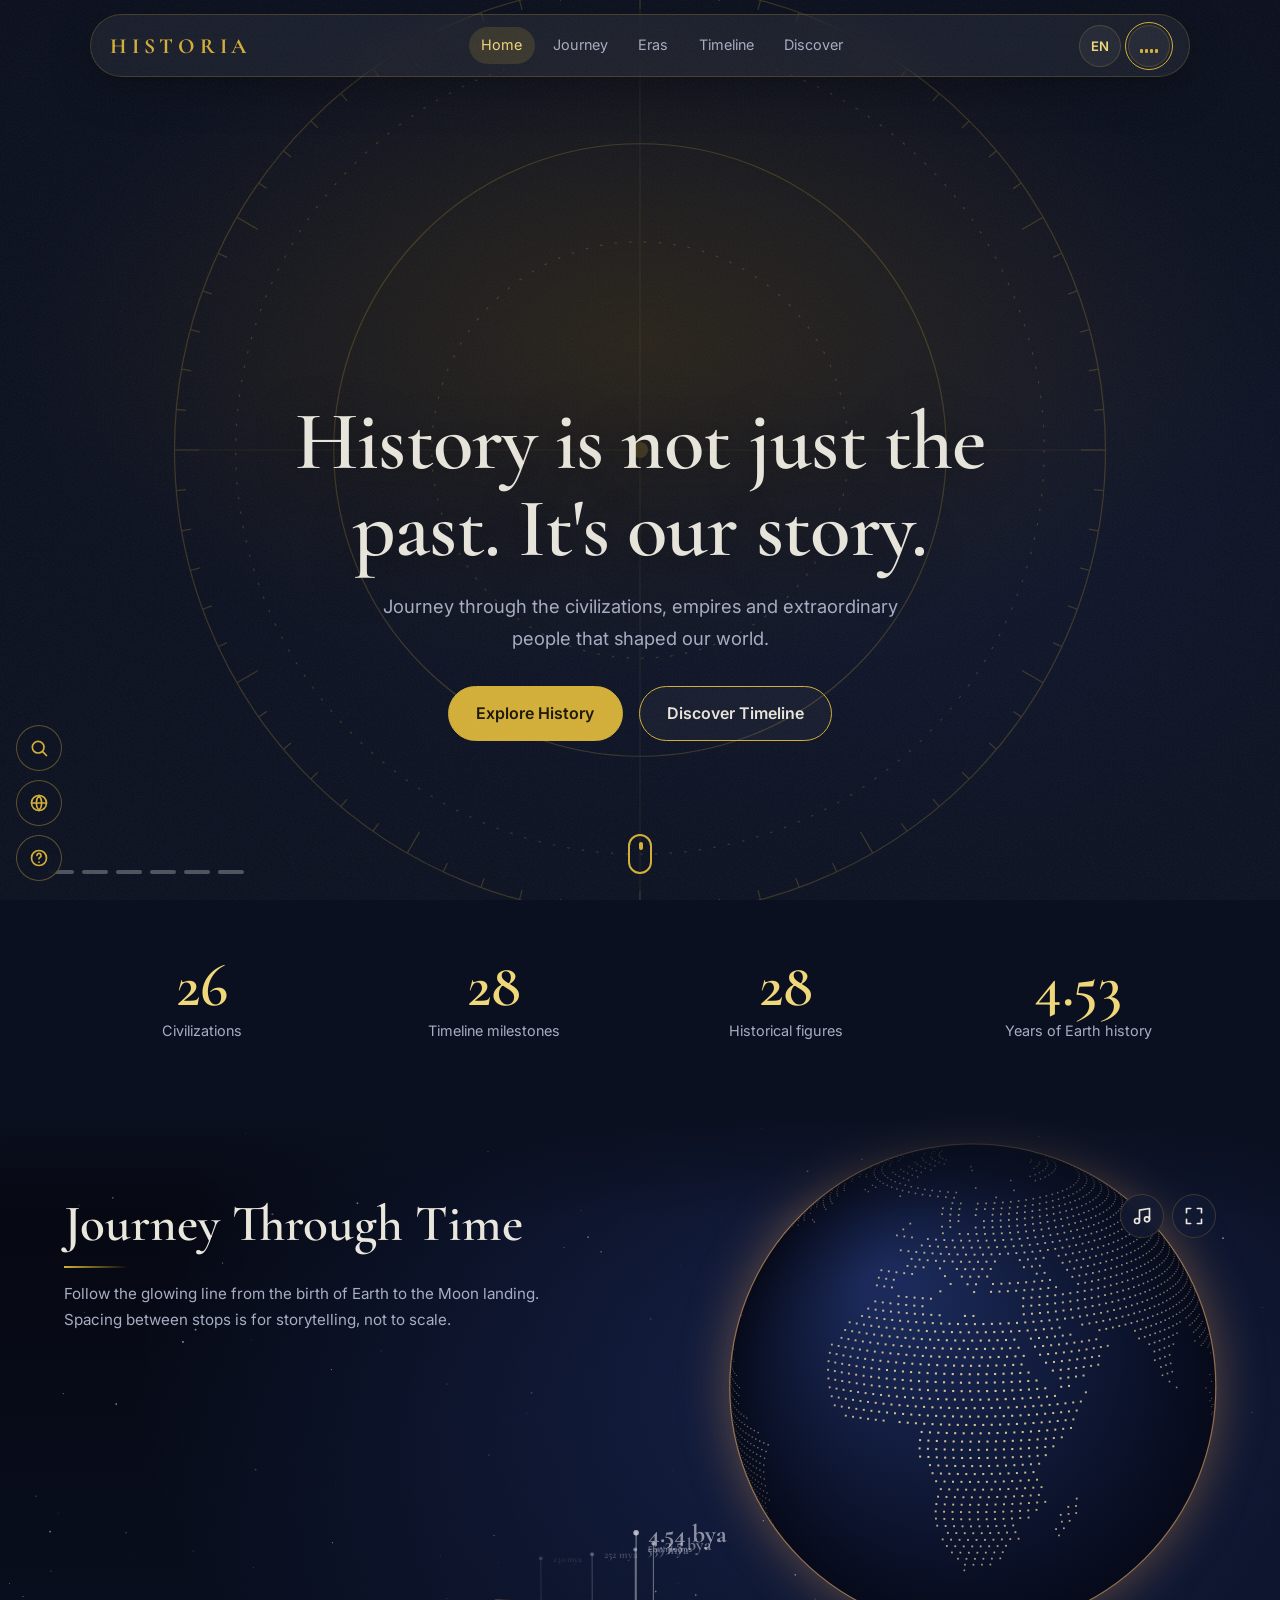
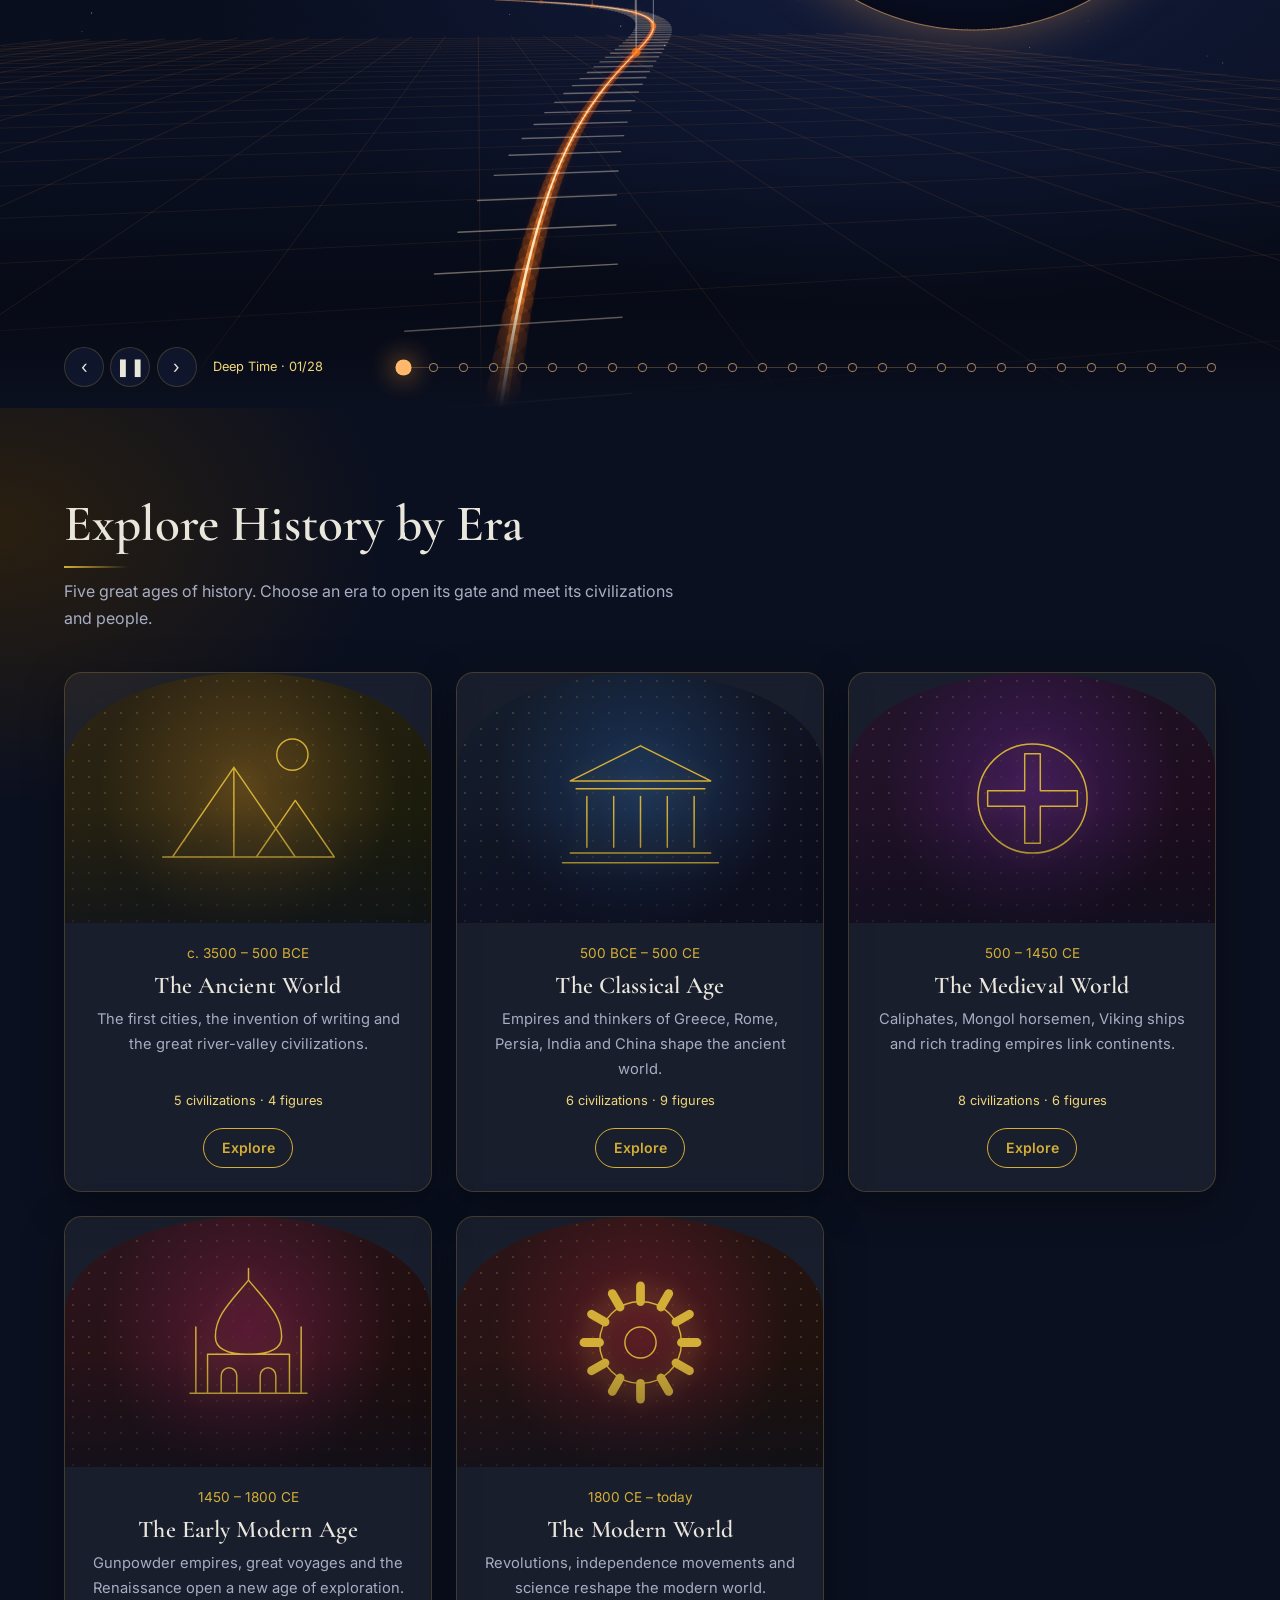
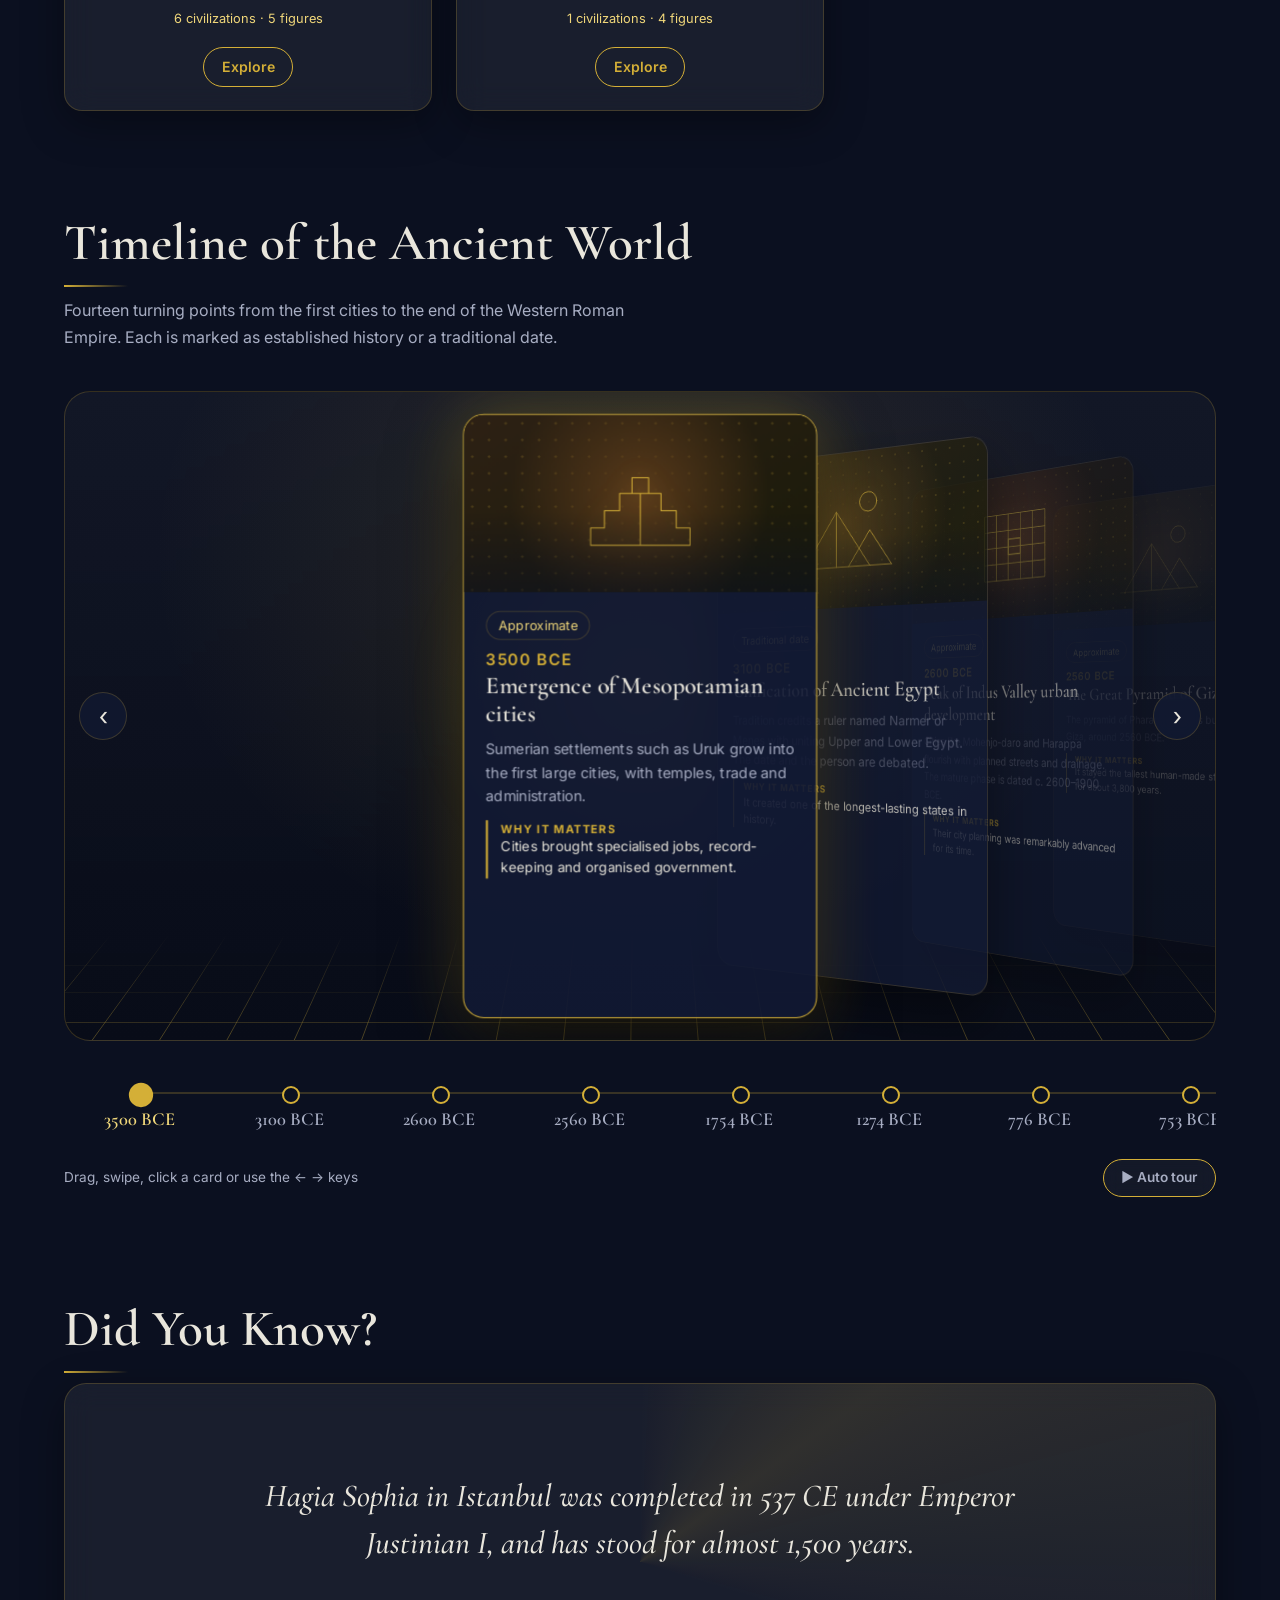
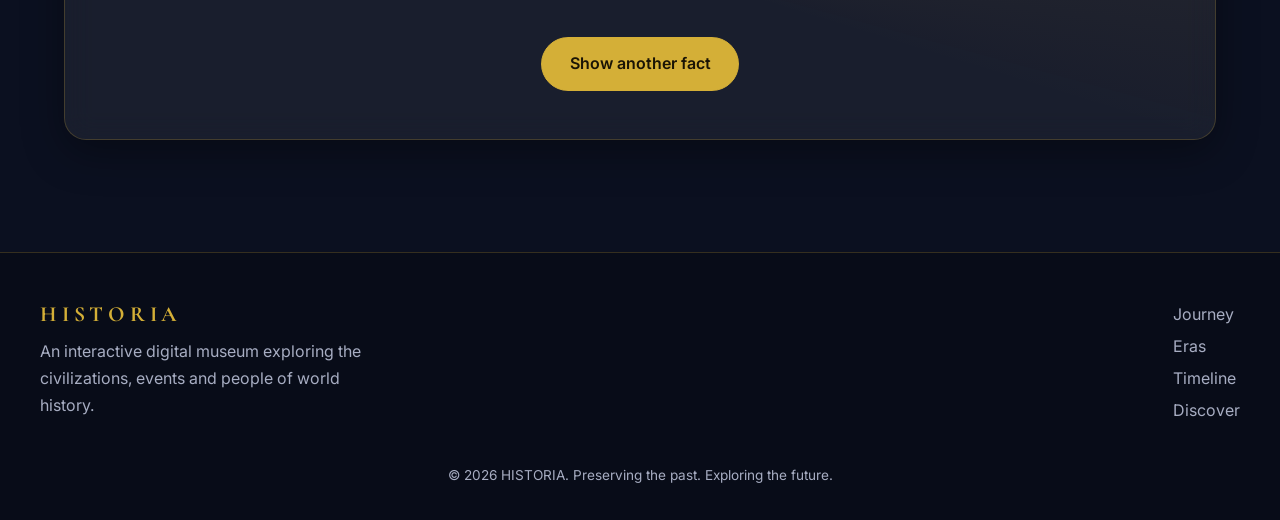
==== commit 069a5c39: "Add files via upload" ====
--- a/index.html
+++ b/index.html
@@ -16,6 +16,7 @@
 <link rel="stylesheet" href="audio-mobile.css">
 <link rel="stylesheet" href="lang-eras.css">
 <link rel="stylesheet" href="explore.css">
+<link rel="stylesheet" href="smooth.css">
 </head>
 <body>
 <div class="prog" id="prog"></div>
--- a/smooth.css
+++ b/smooth.css
@@ -0,0 +1,17 @@
+/* ============ UPDATE 7: faces stay in view, smoother scrolling and animation ============ */
+.thumb img,.modal-img img{object-position:var(--fp,50% 50%)}
+.modal-img.fig{height:260px}
+@media (max-width:700px){.modal-img.fig{height:210px}}
+.rv{transition:opacity .6s ease,transform .7s cubic-bezier(.2,.8,.2,1)}
+
+/* Phones and tablets: drop the effects that cost the most while scrolling */
+@media (max-width:900px),(pointer:coarse){
+  .card.glass{backdrop-filter:none;-webkit-backdrop-filter:none;background:rgba(22,29,54,.9)}   /* a live blur behind every card is the biggest cause of choppy scrolling */
+  body::after{display:none}                                  /* full-screen film grain */
+  .btn.gold,.fact::before,.rings{animation:none}             /* endless shine, spinning glow and ring */
+  .particles span:nth-child(n+9){display:none}
+  .art svg{filter:none}
+  .tcard{transition:transform .9s cubic-bezier(.2,.8,.2,1),opacity .6s,border-color .4s}
+  .tcard.on{box-shadow:0 18px 36px rgba(0,0,0,.5)}
+  .card.done{transition:border-color .35s}
+}
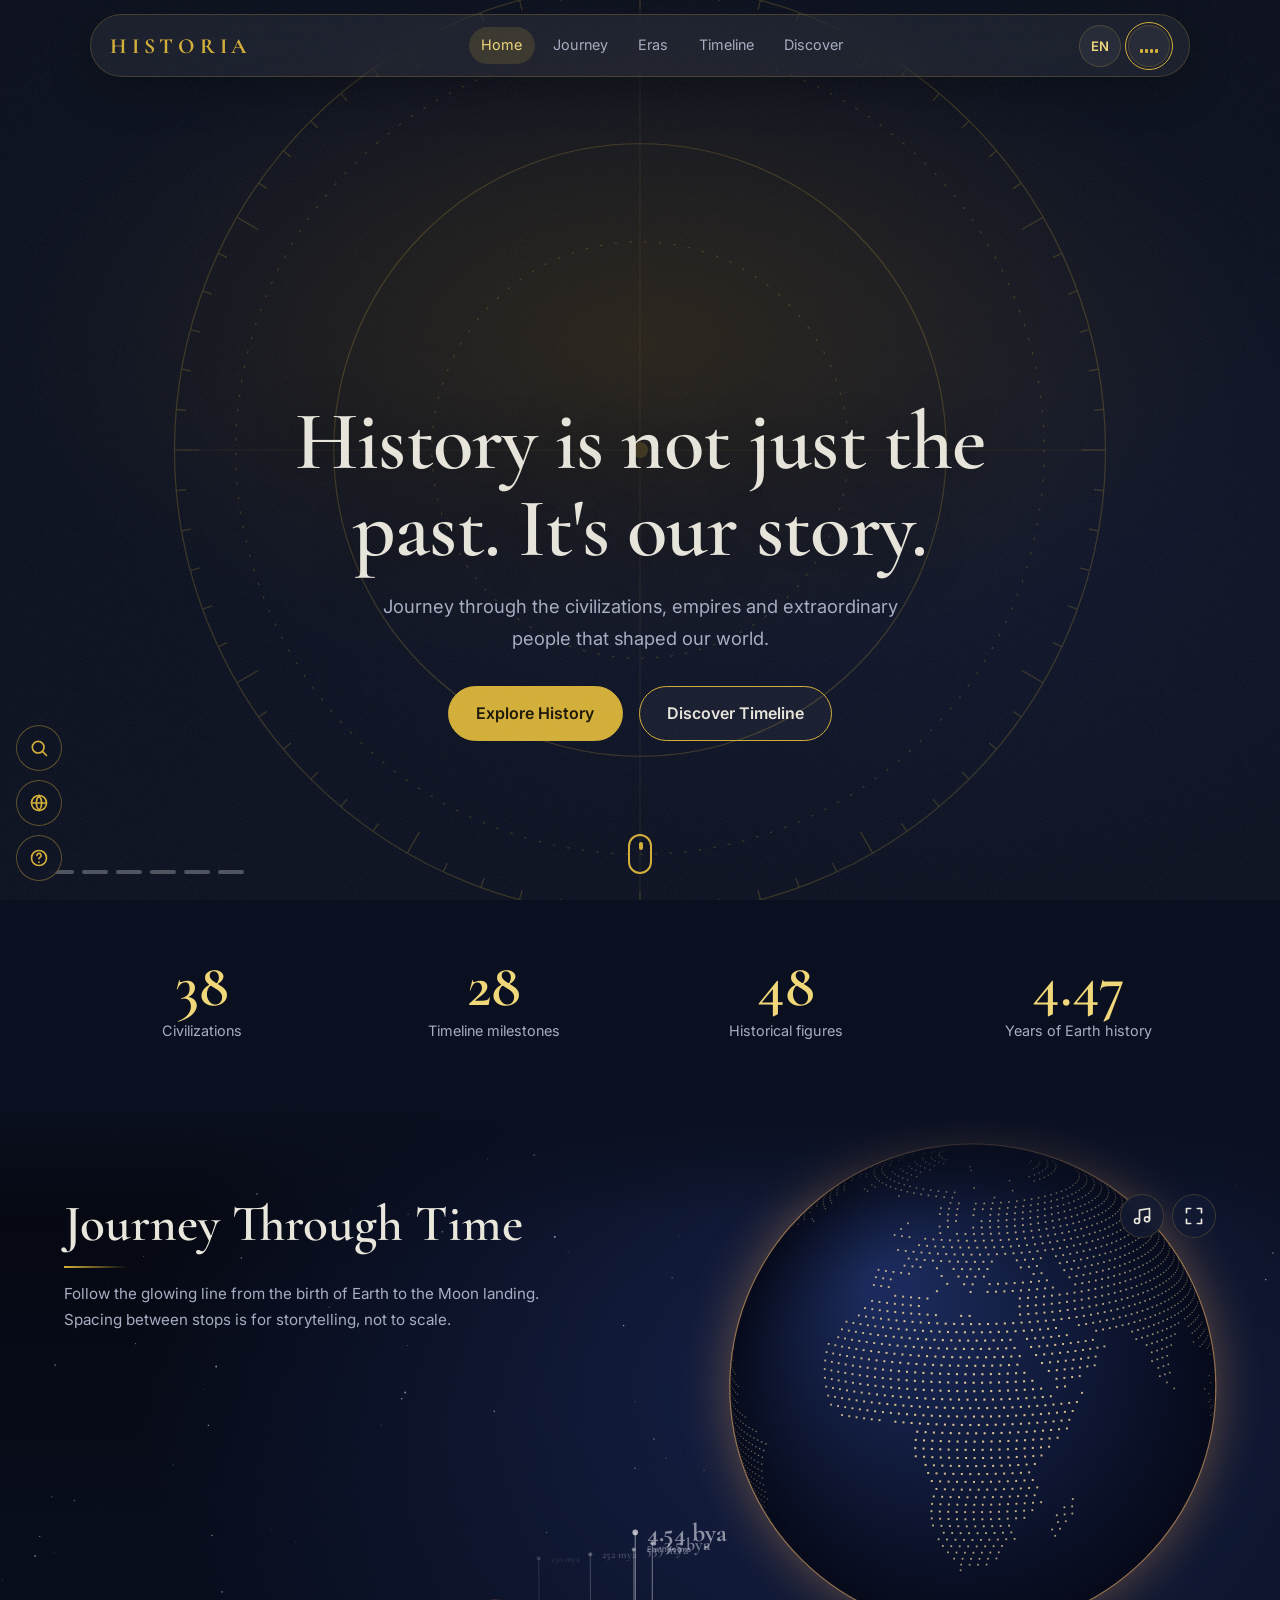
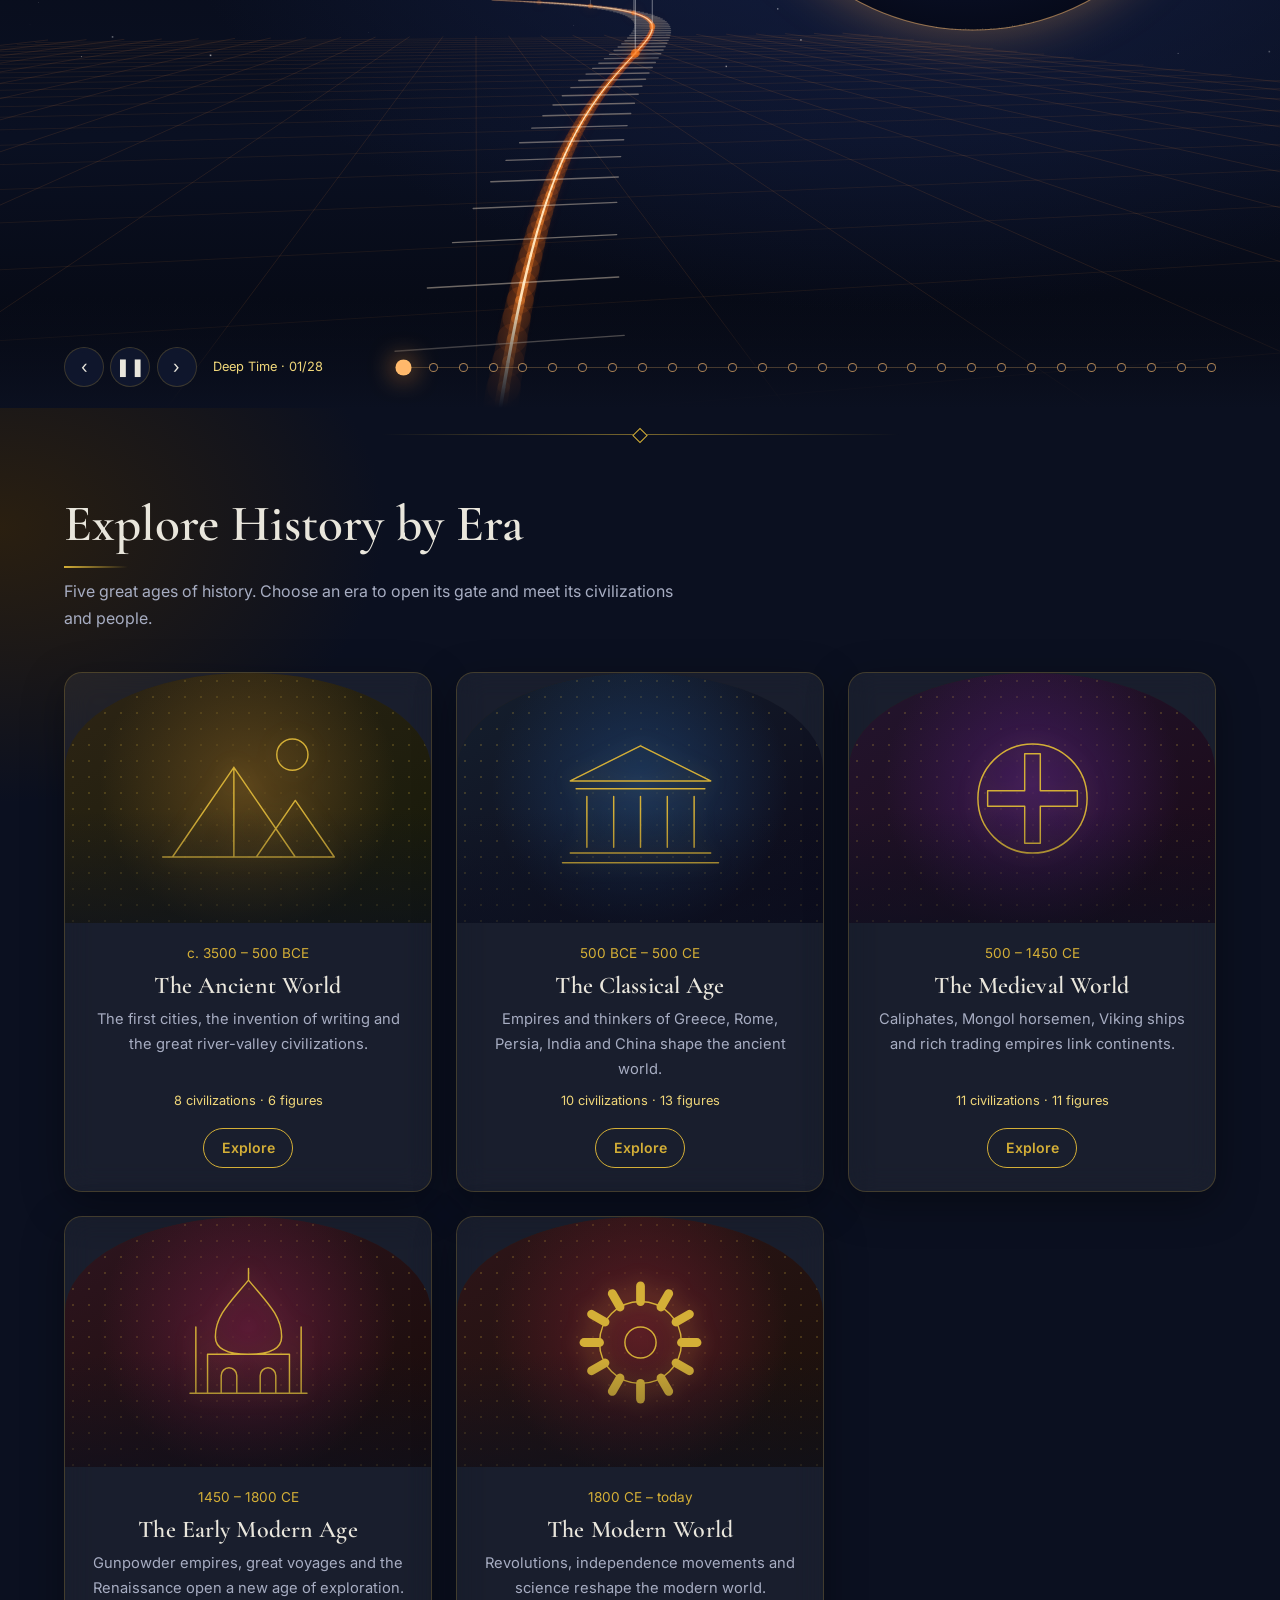
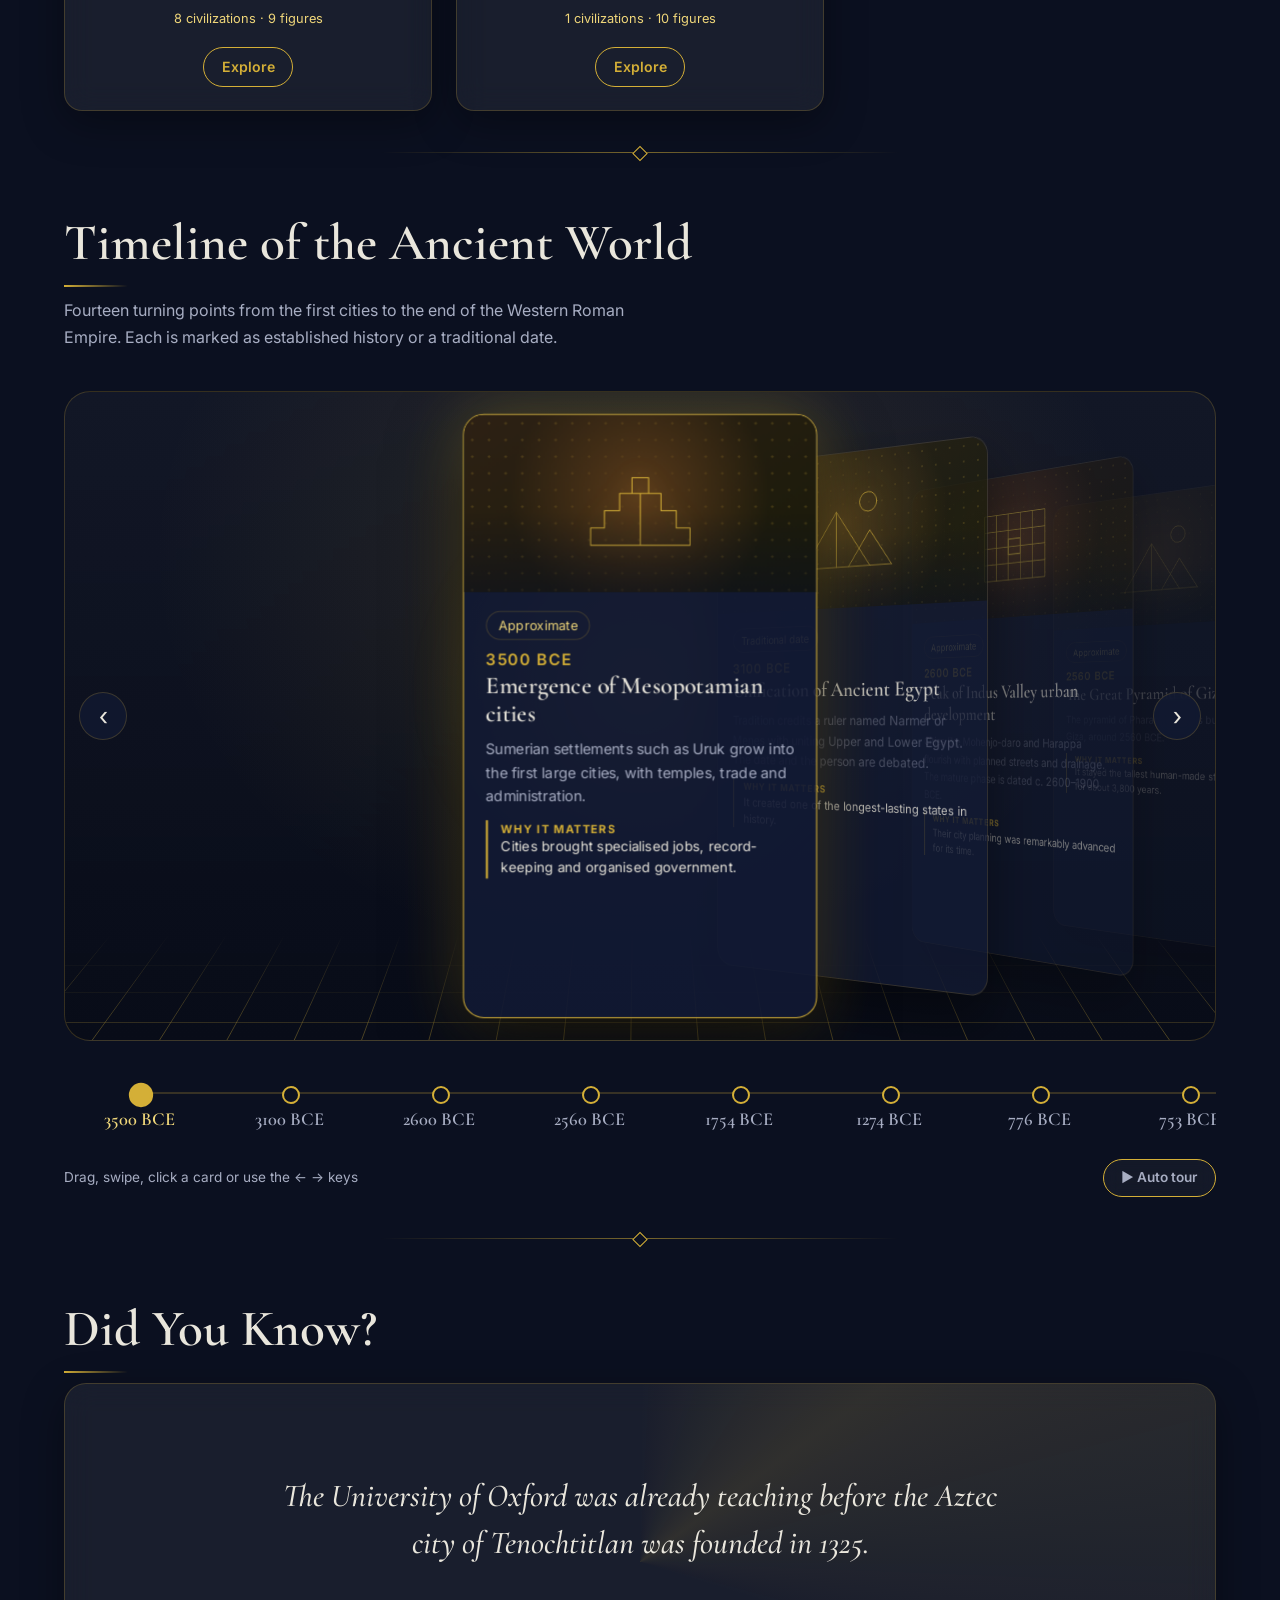
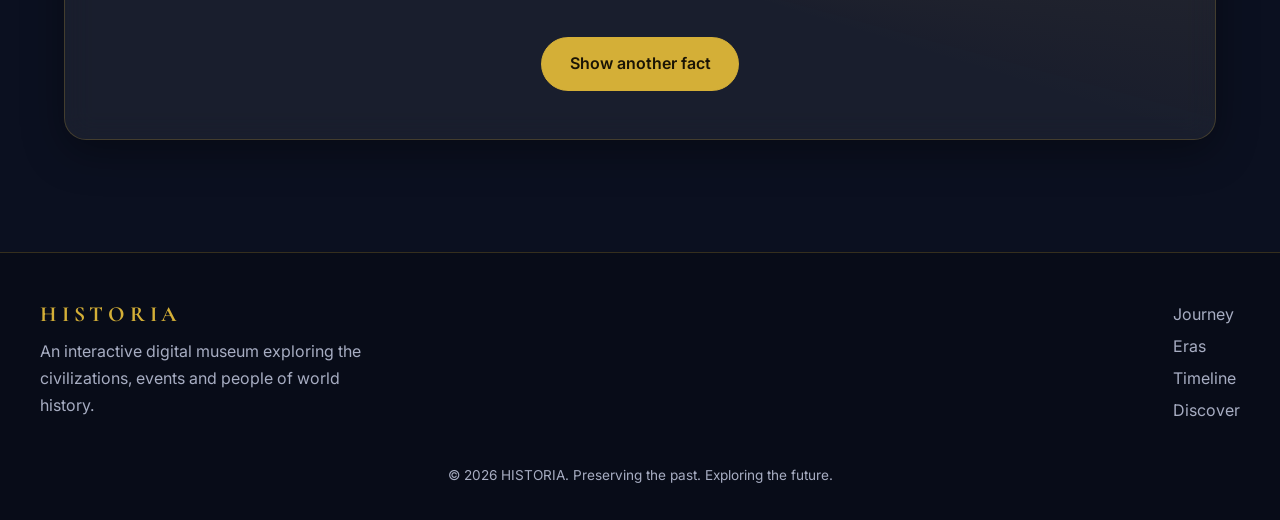
==== commit 28402b1f: "Add files via upload" ====
--- a/index.html
+++ b/index.html
@@ -17,8 +17,10 @@
 <link rel="stylesheet" href="lang-eras.css">
 <link rel="stylesheet" href="explore.css">
 <link rel="stylesheet" href="smooth.css">
+<link rel="stylesheet" href="design.css">
 </head>
 <body>
+<div class="bg-art" id="bgArt" aria-hidden="true"><i class="b b0"></i><i class="b b1"></i><i class="b b2"></i><i class="b b3"></i><i class="b b4"></i><div class="bg-grid"></div></div>
 <div class="prog" id="prog"></div>
 
 <!-- Floating navigation -->
@@ -55,9 +57,9 @@
 
 <main>
   <section class="stats sec" id="stats">
-    <div class="stat rv"><b data-n="26">0</b><span>Civilizations</span></div>
+    <div class="stat rv"><b data-n="38">0</b><span>Civilizations</span></div>
     <div class="stat rv" style="--d:90ms"><b data-n="28">0</b><span>Timeline milestones</span></div>
-    <div class="stat rv" style="--d:180ms"><b data-n="28">0</b><span>Historical figures</span></div>
+    <div class="stat rv" style="--d:180ms"><b data-n="49">0</b><span>Historical figures</span></div>
     <div class="stat rv" style="--d:270ms"><b data-n="454" data-div="100" data-s=" bn">0</b><span>Years of Earth history</span></div>
   </section>
   <section id="journey" class="cine" aria-label="Cinematic timeline from the formation of Earth to the Moon landing">
@@ -179,6 +181,7 @@
 <script defer src="03-translations.js"></script>
 <script defer src="04-lang-core.js"></script>
 <script defer src="05-eras-data.js"></script>
+<script defer src="05b-more-data.js"></script>
 <script defer src="06-cards.js"></script>
 <script defer src="07-globe-data.js"></script>
 <script defer src="08-globe-modal.js"></script>
@@ -191,5 +194,6 @@
 <script defer src="15-autoplay.js"></script>
 <script defer src="16-eras.js"></script>
 <script defer src="17-explore.js"></script>
+<script defer src="18-design.js"></script>
 </body>
 </html>
--- a/design.css
+++ b/design.css
@@ -0,0 +1,59 @@
+/* ============ UPDATE 8: a living background and a grander gate ============ */
+
+/* ---- background: cartographic grid, colour glows that follow the section, a faint astrolabe ---- */
+.bg-art{position:fixed;inset:0;z-index:-1;pointer-events:none;overflow:hidden}
+.bg-art .b{position:absolute;width:75vmax;height:75vmax;border-radius:50%;opacity:0;transition:opacity 1.8s ease;animation:drift 50s ease-in-out infinite alternate}
+.bg-art .b0{top:-25vmax;right:-20vmax;background:radial-gradient(closest-side,rgba(212,175,55,.2),transparent)}
+.bg-art .b1{top:15vmax;left:-30vmax;background:radial-gradient(closest-side,rgba(80,125,235,.26),transparent);animation-duration:58s}
+.bg-art .b2{bottom:-30vmax;right:-15vmax;background:radial-gradient(closest-side,rgba(60,175,125,.2),transparent);animation-duration:54s}
+.bg-art .b3{top:-15vmax;left:-25vmax;background:radial-gradient(closest-side,rgba(235,125,85,.2),transparent);animation-duration:62s}
+.bg-art .b4{bottom:-20vmax;left:5vmax;background:radial-gradient(closest-side,rgba(165,115,235,.24),transparent);animation-duration:66s}
+body:not([data-tint]) .b0,body[data-tint="0"] .b0,body[data-tint="1"] .b1,body[data-tint="2"] .b2,body[data-tint="3"] .b3,body[data-tint="4"] .b4{opacity:1}
+@keyframes drift{from{transform:translate3d(0,0,0) scale(1)}to{transform:translate3d(5vmax,4vmax,0) scale(1.12)}}
+.bg-grid{position:absolute;inset:0;opacity:.55;
+  background:radial-gradient(circle,rgba(212,175,55,.4) 1px,transparent 1.7px) 0 0/96px 96px,
+    linear-gradient(rgba(212,175,55,.055) 1px,transparent 1px) 0 0/96px 96px,
+    linear-gradient(90deg,rgba(212,175,55,.055) 1px,transparent 1px) 0 0/96px 96px;
+  -webkit-mask-image:radial-gradient(ellipse 80% 70% at 50% 35%,#000 15%,transparent 78%);mask-image:radial-gradient(ellipse 80% 70% at 50% 35%,#000 15%,transparent 78%)}
+.bg-rings{position:absolute;right:-22vmax;bottom:-22vmax;width:min(115vmax,1100px);aspect-ratio:1;color:var(--gold);opacity:.07;animation:spin 320s linear infinite}
+@media (max-width:900px),(pointer:coarse){.bg-art .b,.bg-rings{animation:none}.bg-art .b{width:110vmax;height:110vmax}}
+
+/* ---- section dividers: a gold line with a diamond ---- */
+#eras,#timeline,#discover{position:relative}
+#eras::before,#timeline::before,#discover::before{content:"";position:absolute;top:1.6rem;left:50%;width:min(520px,70%);height:1px;transform:translateX(-50%);background:linear-gradient(90deg,transparent,rgba(212,175,55,.55),transparent)}
+#eras::after,#timeline::after,#discover::after{content:"";position:absolute;top:calc(1.6rem - 4px);left:50%;width:9px;height:9px;transform:translateX(-50%) rotate(45deg);background:var(--bg);border:1px solid var(--gold)}
+
+/* ---- the gate: sun doors, a thud, falling dust, and light rays in the era's colour ---- */
+.gate{--ga:#d4af37;--dur:.95s}
+.gate.opening{--dur:1.9s}
+.door{transition:transform var(--dur) cubic-bezier(.55,0,.25,1.12);
+  background:
+    repeating-linear-gradient(90deg,rgba(212,175,55,.7) 0 7px,transparent 7px 14px) 0 5.2%/100% 9px no-repeat,
+    repeating-linear-gradient(90deg,rgba(212,175,55,.7) 0 7px,transparent 7px 14px) 0 94.8%/100% 9px no-repeat,
+    linear-gradient(180deg,rgba(255,255,255,.07),transparent 18%,transparent 70%,rgba(0,0,0,.35)),
+    repeating-linear-gradient(90deg,rgba(0,0,0,.22) 0 2px,transparent 2px 56px),
+    linear-gradient(90deg,#14100b,#2e2217 50%,#14100b);
+  box-shadow:inset 0 0 0 10px #0c0906,inset 0 0 0 12px rgba(212,175,55,.7),inset 0 0 160px rgba(0,0,0,.9)}
+.gate.opening .door{transition-timing-function:cubic-bezier(.65,0,.2,1)}
+.door::before{content:"";position:absolute;top:11%;bottom:11%;border:2px solid rgba(212,175,55,.6);border-radius:4px;
+  box-shadow:inset 0 0 0 6px rgba(0,0,0,.35),inset 0 0 0 8px rgba(212,175,55,.28),inset 0 0 90px rgba(0,0,0,.65);
+  background:repeating-conic-gradient(from 0deg at var(--sx) 50%,rgba(212,175,55,.34) 0 .9deg,transparent .9deg 7.5deg),radial-gradient(circle at var(--sx) 50%,rgba(240,215,122,.3),transparent 55%)}
+.door.l::before{--sx:100%;left:7%;right:0;border-right:0}   /* each door holds half of a sun; closed, they form one */
+.door.r::before{--sx:0%;right:7%;left:0;border-left:0}
+.gate.thud .door{animation:thud .45s ease-out}
+@keyframes thud{0%{transform:translateY(0)}25%{transform:translateY(6px)}55%{transform:translateY(-2px)}100%{transform:translateY(0)}}
+.gate-glow{background:radial-gradient(circle at 50% 50%,rgba(255,244,205,.95) 0,rgba(212,175,55,.5) 22%,transparent 62%)}
+.gate-glow{background:radial-gradient(circle at 50% 50%,rgba(255,244,205,.95) 0,color-mix(in srgb,var(--ga) 60%,transparent) 24%,transparent 62%)}
+.gate-rays{position:absolute;left:50%;top:50%;width:150vmax;height:150vmax;margin:-75vmax 0 0 -75vmax;opacity:0;pointer-events:none;
+  background:repeating-conic-gradient(from 0deg,rgba(255,236,170,0) 0 5deg,rgba(255,236,170,.3) 5deg 7deg,rgba(255,236,170,0) 7deg 15deg);
+  -webkit-mask-image:radial-gradient(circle,#000 0,transparent 55%);mask-image:radial-gradient(circle,#000 0,transparent 55%)}
+.gate.opening .gate-rays{animation:rays 2.2s ease-out forwards}
+@keyframes rays{0%{opacity:0;transform:rotate(0) scale(.5)}30%{opacity:1}100%{opacity:0;transform:rotate(28deg) scale(1)}}
+.gate-dust{position:absolute;inset:0;pointer-events:none;overflow:hidden}
+.gate-dust i{position:absolute;top:0;width:var(--sz);height:var(--sz);border-radius:50%;background:rgba(240,215,122,.85);opacity:0}
+.gate.thud .gate-dust i{animation:dust 1.3s var(--dl) ease-out forwards}
+@keyframes dust{0%{opacity:.9;transform:translate(0,0)}100%{opacity:0;transform:translate(var(--dx),38vh)}}
+.gate-title{transform:translate(-50%,-50%) scale(.94);transition:opacity .45s,transform .9s cubic-bezier(.2,.8,.2,1)}
+.gate.on:not(.open) .gate-title{transform:translate(-50%,-50%) scale(1)}
+.gate-title b::after{content:"";display:block;height:2px;width:60%;margin:.8rem auto 0;background:linear-gradient(90deg,transparent,var(--ga),transparent);transform:scaleX(0);transition:transform .9s .8s cubic-bezier(.2,.8,.2,1)}
+.gate.on:not(.open) .gate-title b::after{transform:scaleX(1)}
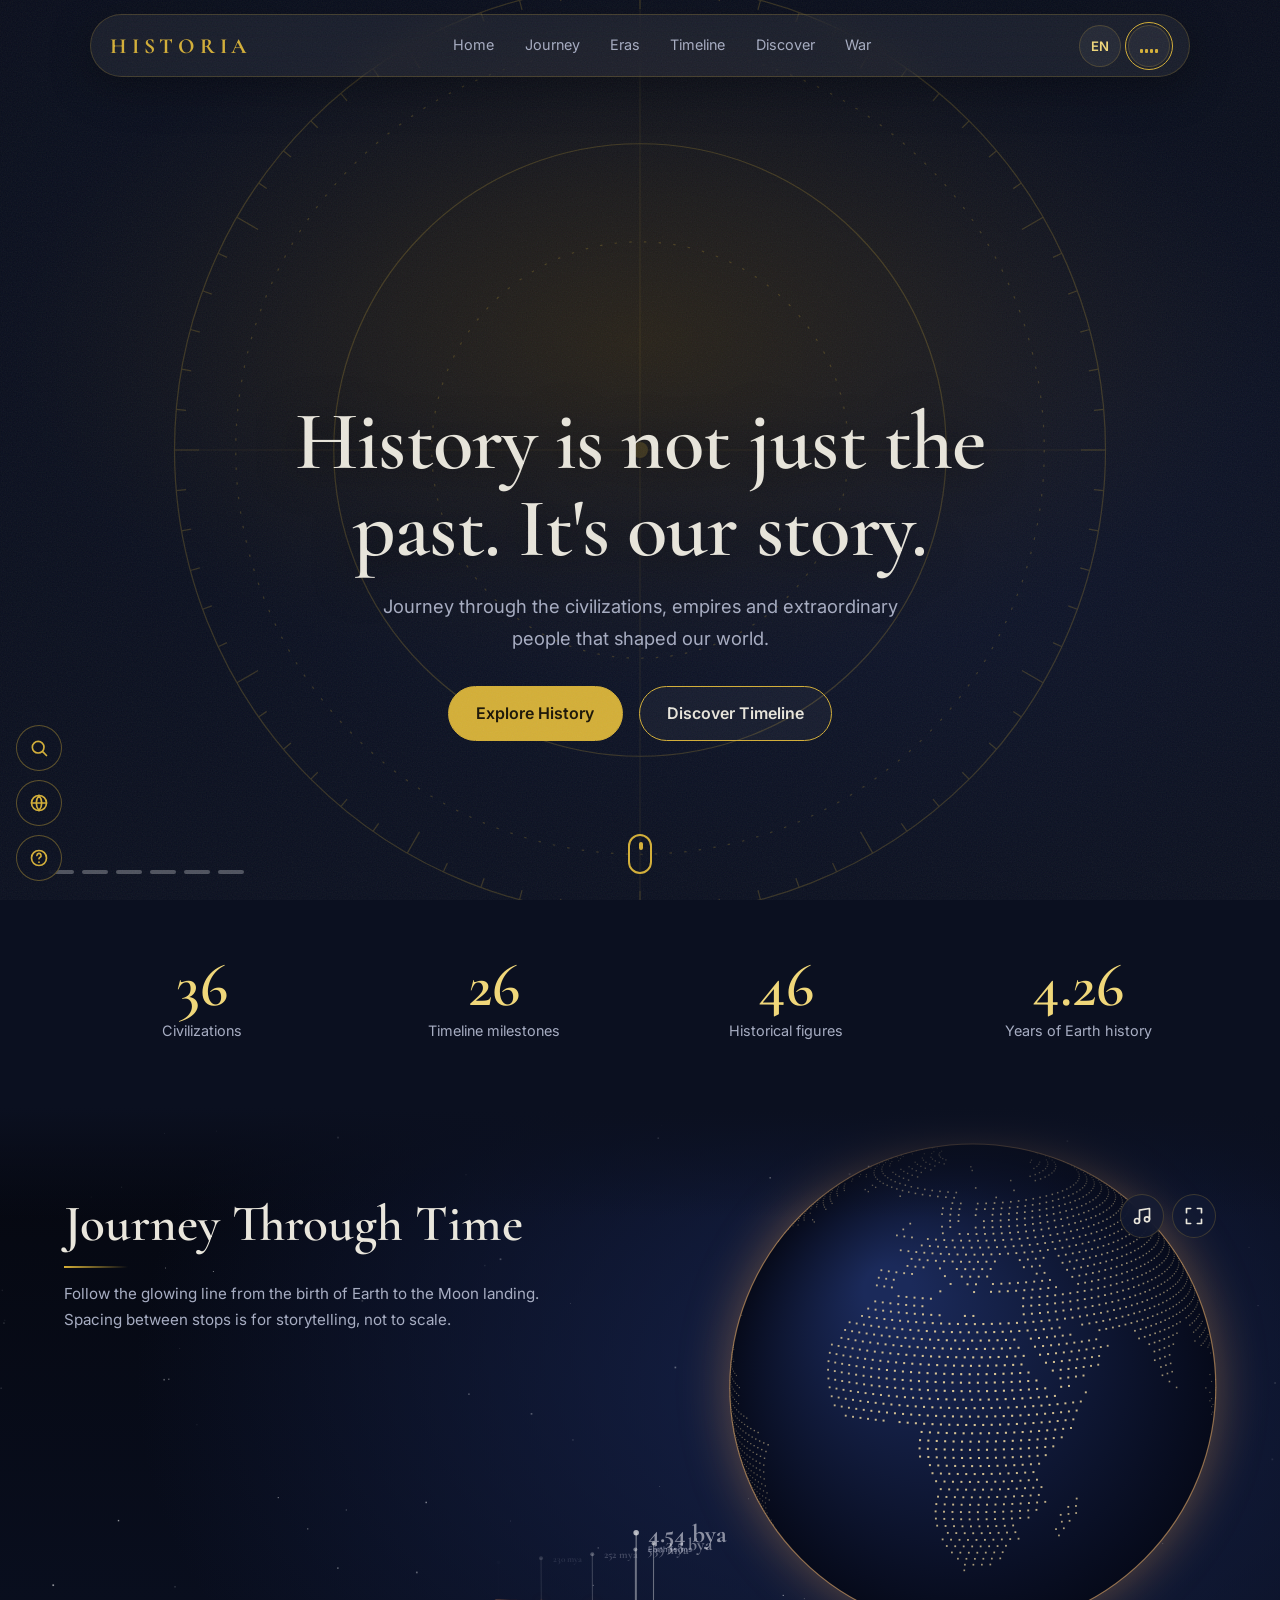
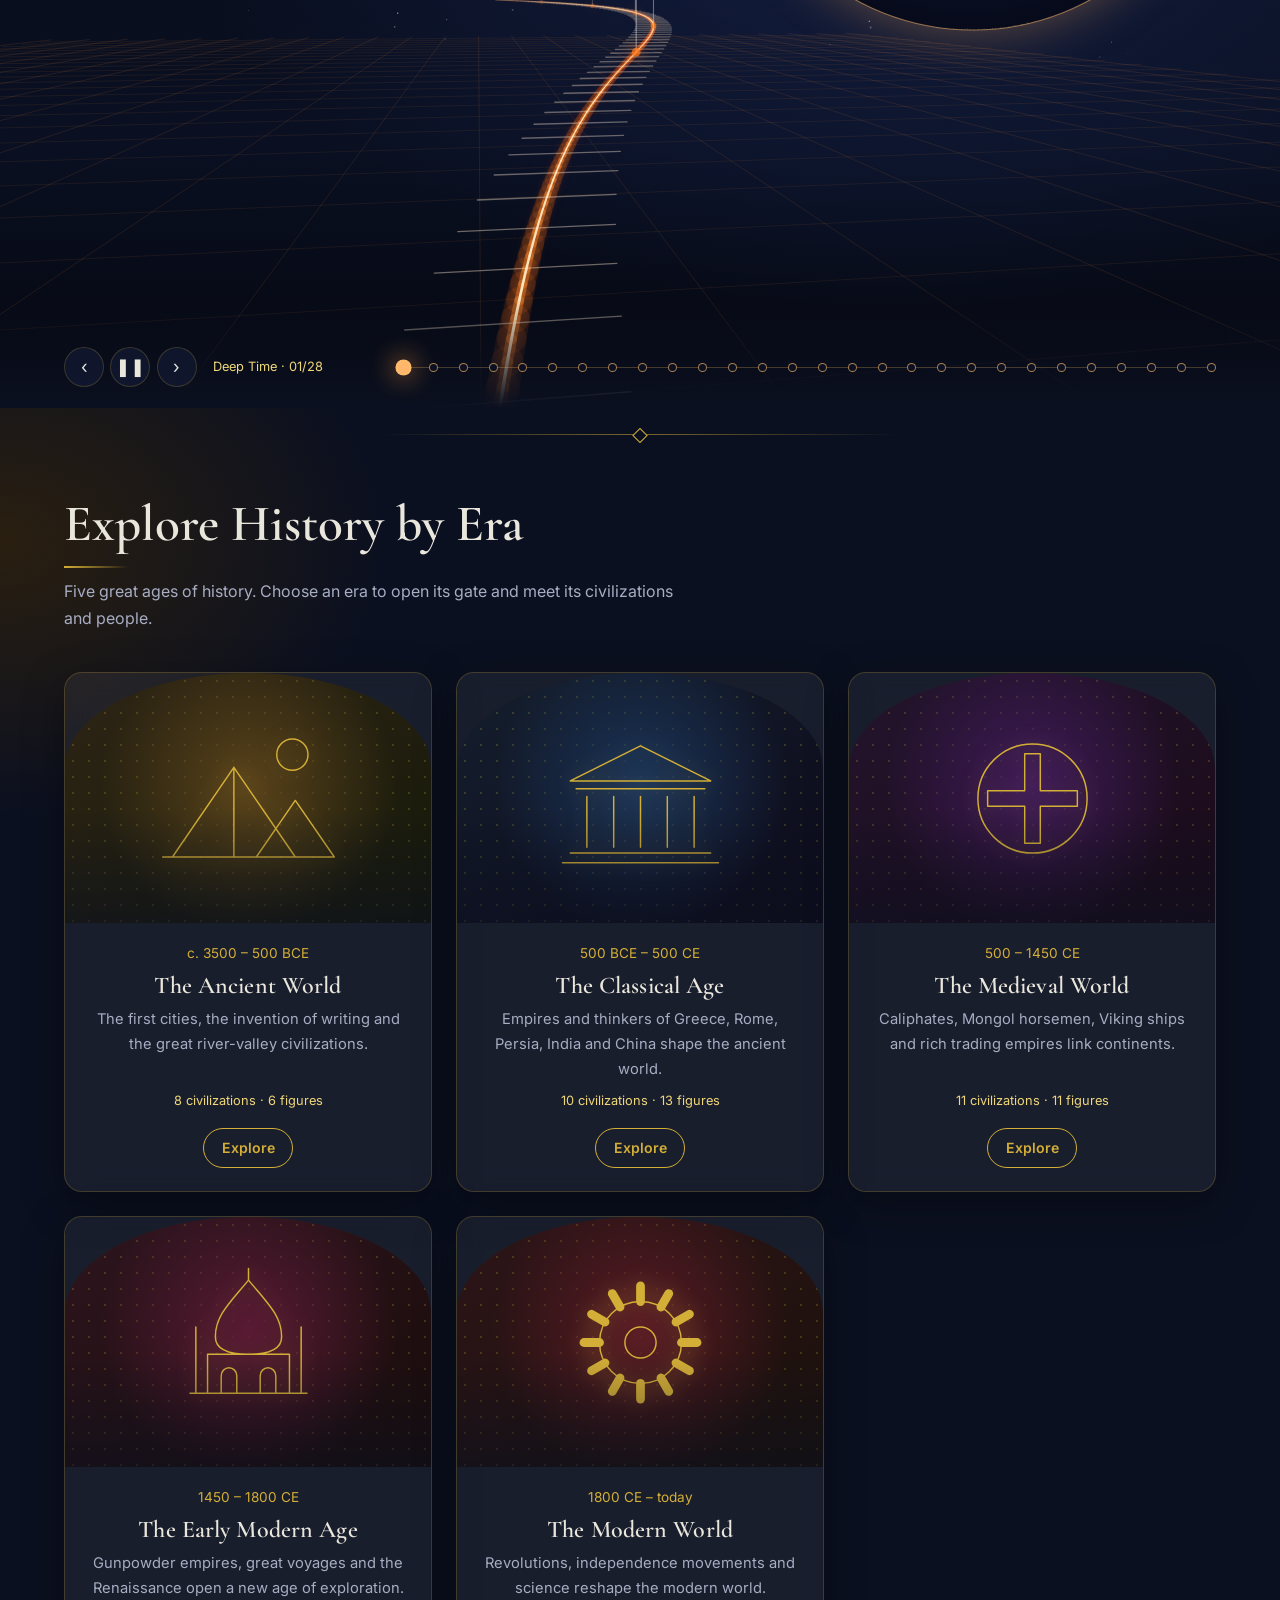
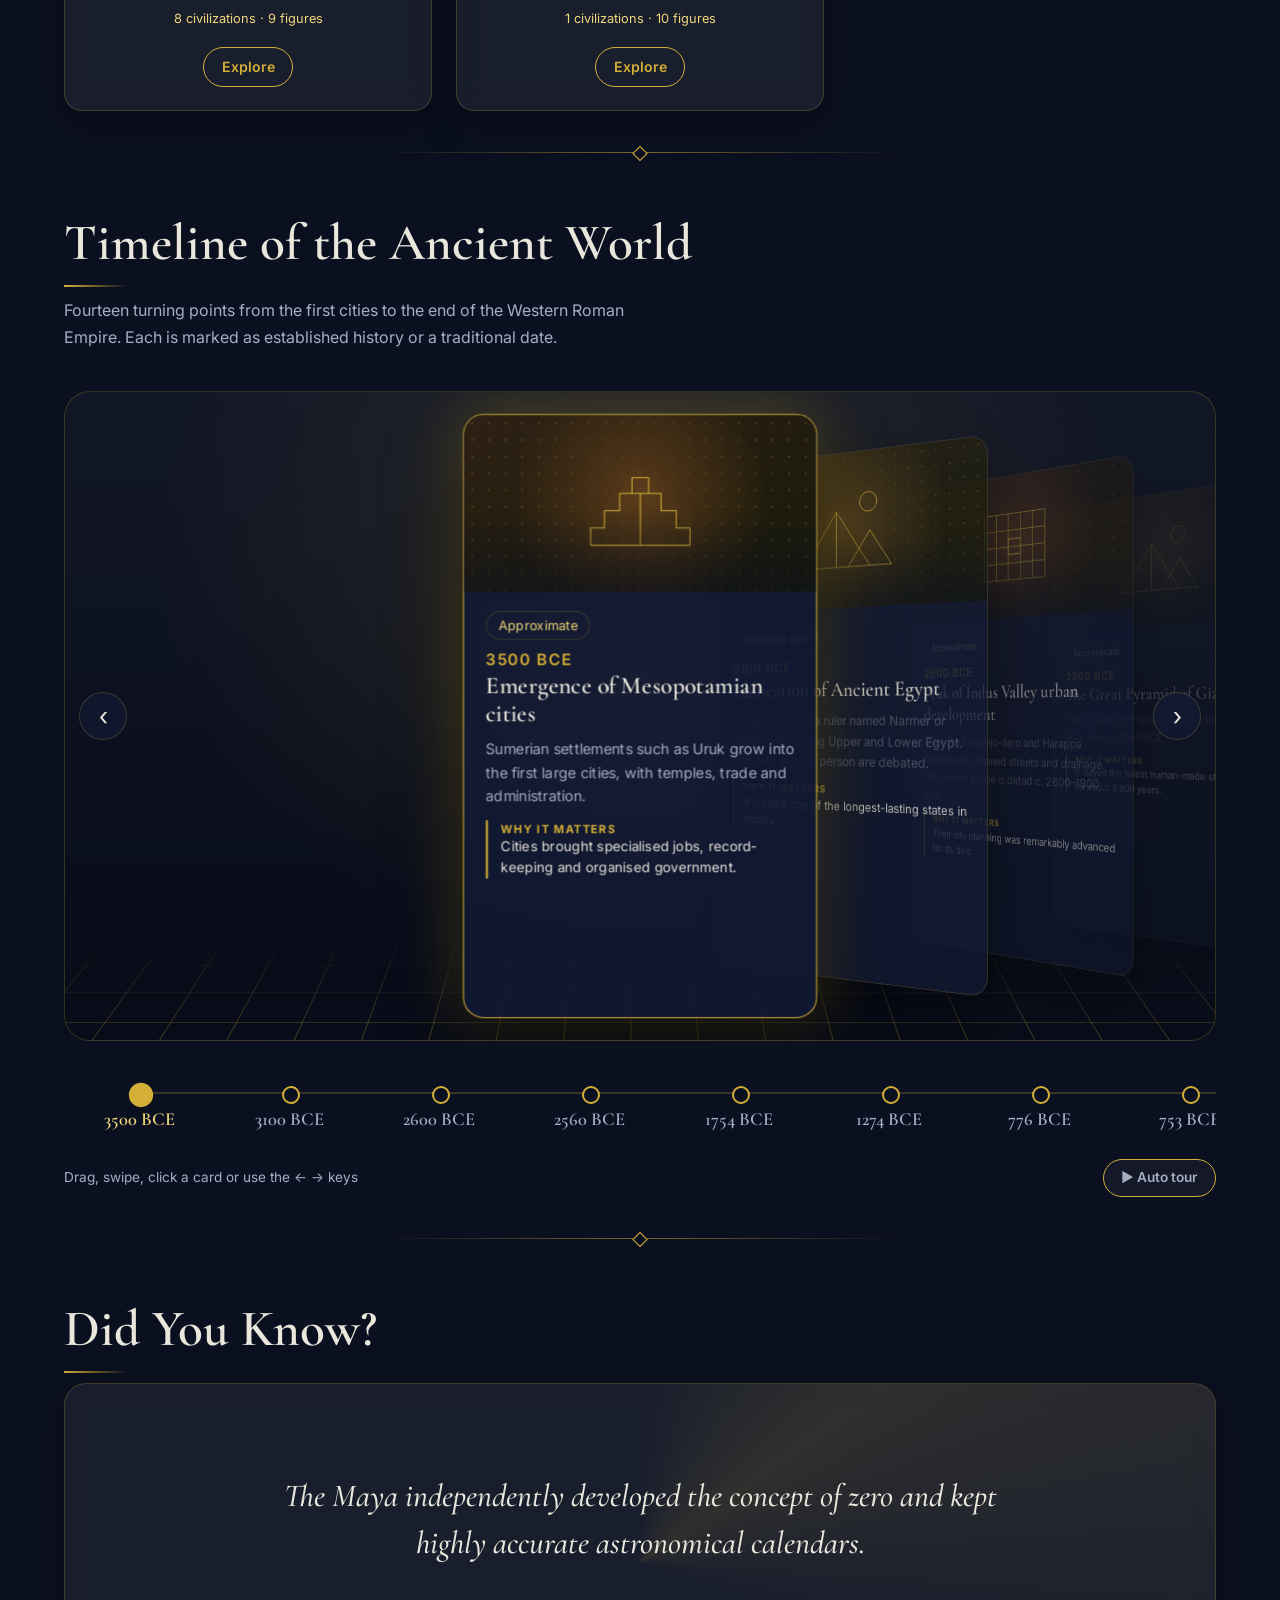
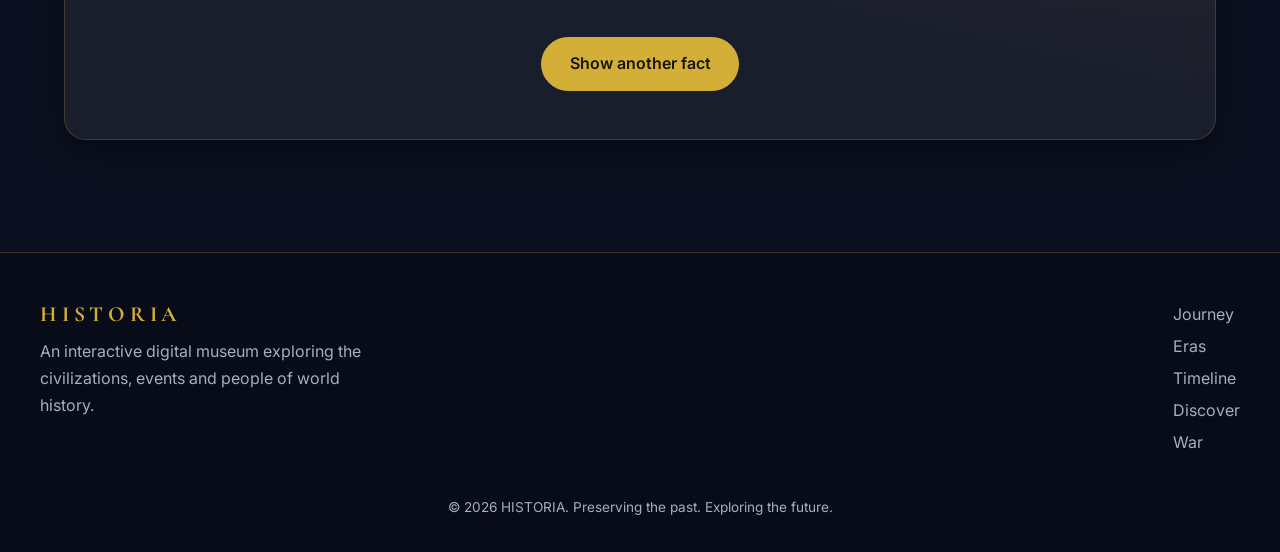
==== commit 759f40ec: "Add 'War' link to navigation in index.html" ====
--- a/index.html
+++ b/index.html
@@ -33,6 +33,7 @@
     <a href="#eras">Eras</a>
     <a href="#timeline">Timeline</a>
     <a href="#discover">Discover</a>
+    <a href="war.html">War</a>
   </nav>
   <button class="music-btn lang-btn" id="langBtn" aria-label="Language" aria-expanded="false" aria-controls="lPanel"><span id="langCode">EN</span></button>
   <button class="music-btn nudge" id="musicBtn" aria-label="Soundtrack" aria-expanded="false" aria-controls="mPanel"><span class="eq" aria-hidden="true"><i></i><i></i><i></i><i></i></span></button>
@@ -128,6 +129,7 @@
       <a href="#eras">Eras</a>
       <a href="#timeline">Timeline</a>
       <a href="#discover">Discover</a>
+      <a href="war.html">War</a>
     </nav>
   </div>
   <p class="copy">© 2026 HISTORIA. Preserving the past. Exploring the future.</p>
--- a/smooth.css
+++ b/smooth.css
@@ -15,3 +15,10 @@
   .tcard.on{box-shadow:0 18px 36px rgba(0,0,0,.5)}
   .card.done{transition:border-color .35s}
 }
+
+/* The hero text drifts down and fades as you scroll. Driven by the scroll itself (not by script), so it never lags or jitters.
+   Browsers that cannot do this simply let the text scroll normally with the page. */
+@supports (animation-timeline: scroll()) {
+  .hero-inner{animation:heroOut linear both;animation-timeline:scroll(root);animation-range:0 80vh}
+  @keyframes heroOut{from{transform:translate3d(0,0,0);opacity:1}to{transform:translate3d(0,24vh,0);opacity:0}}
+}
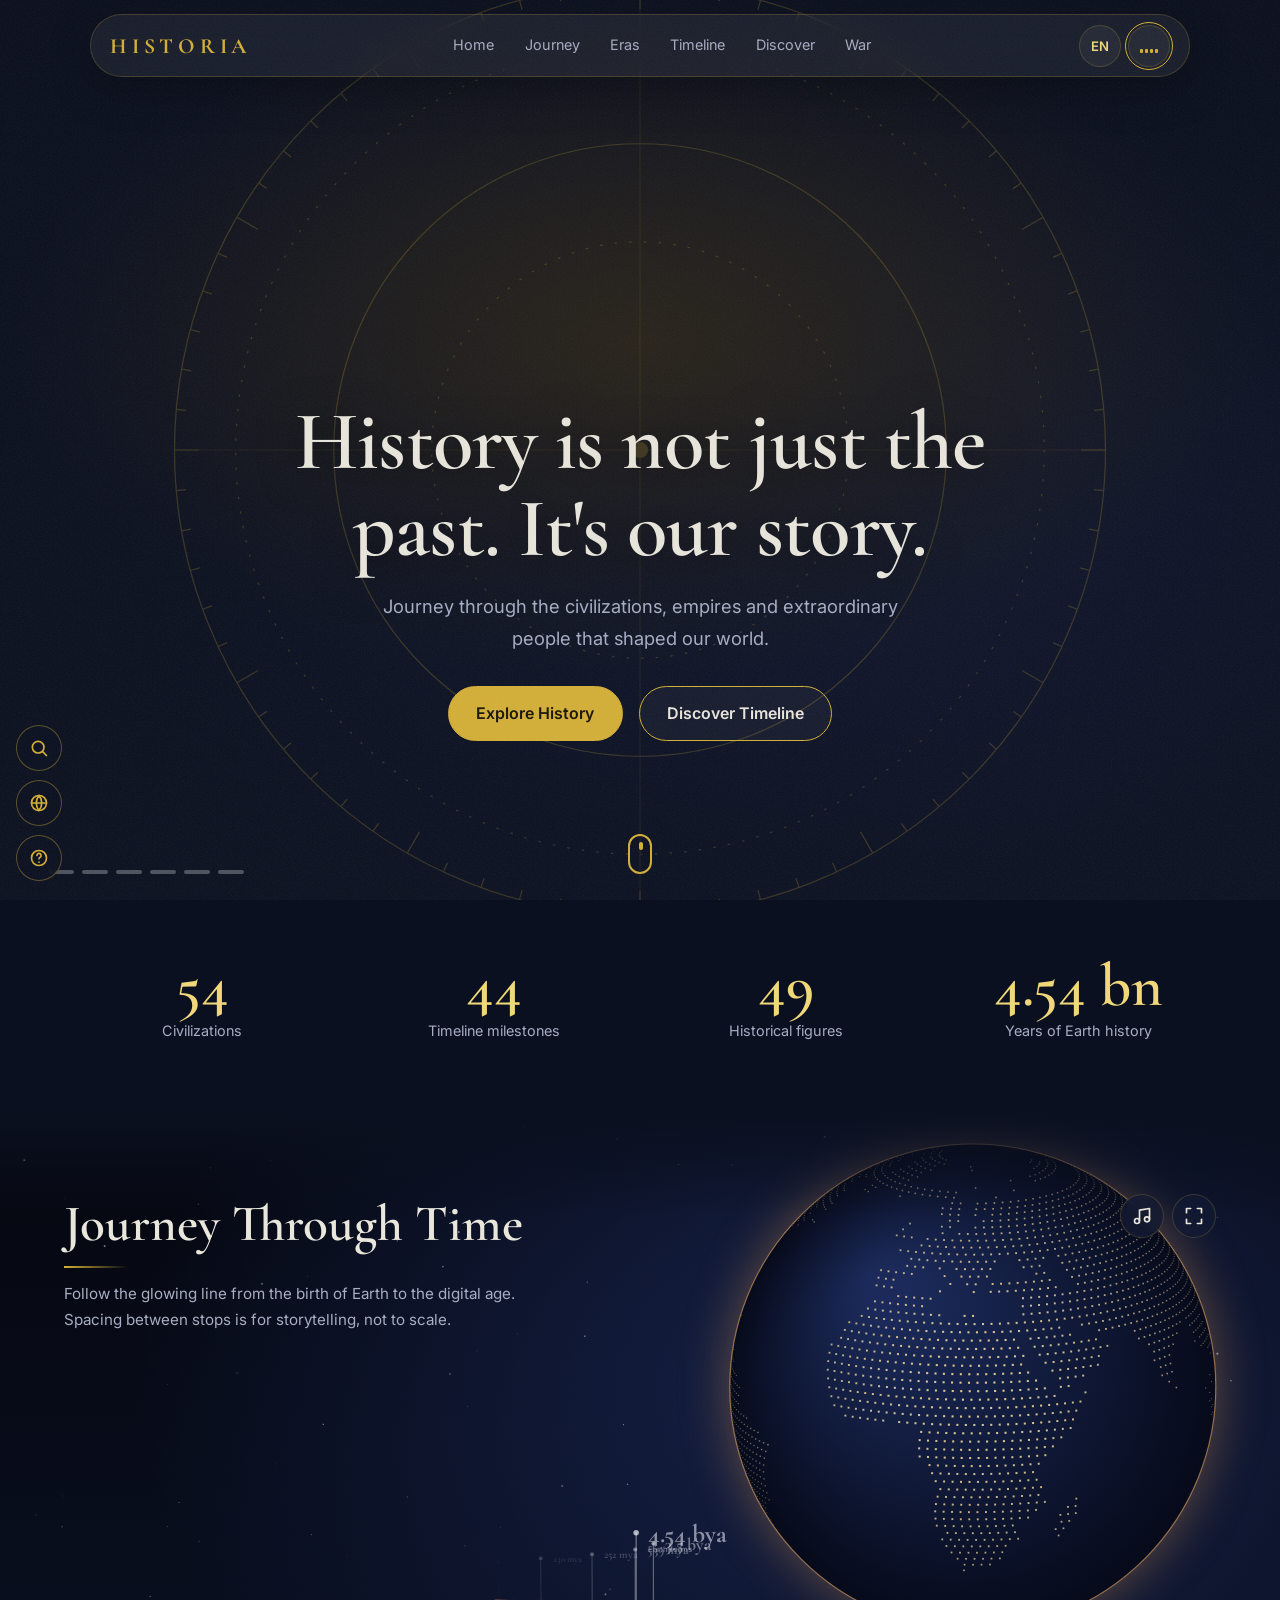
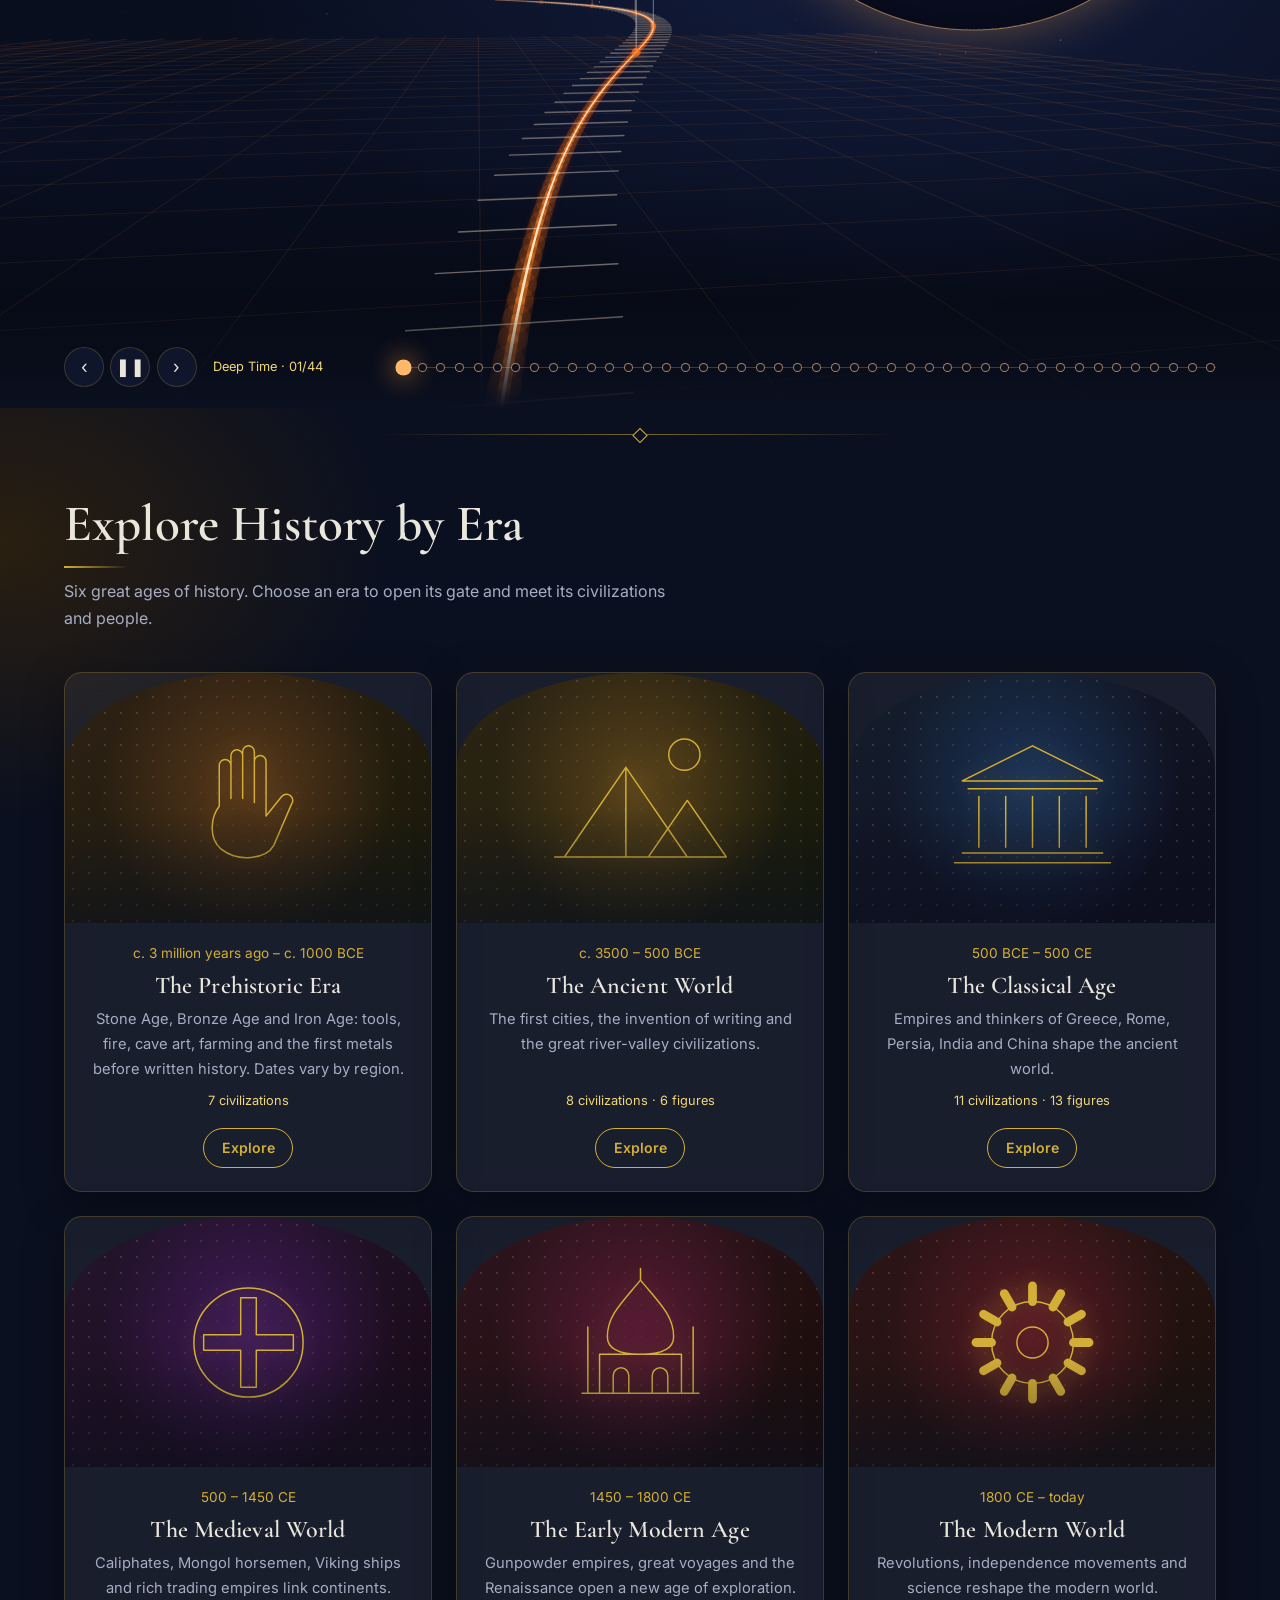
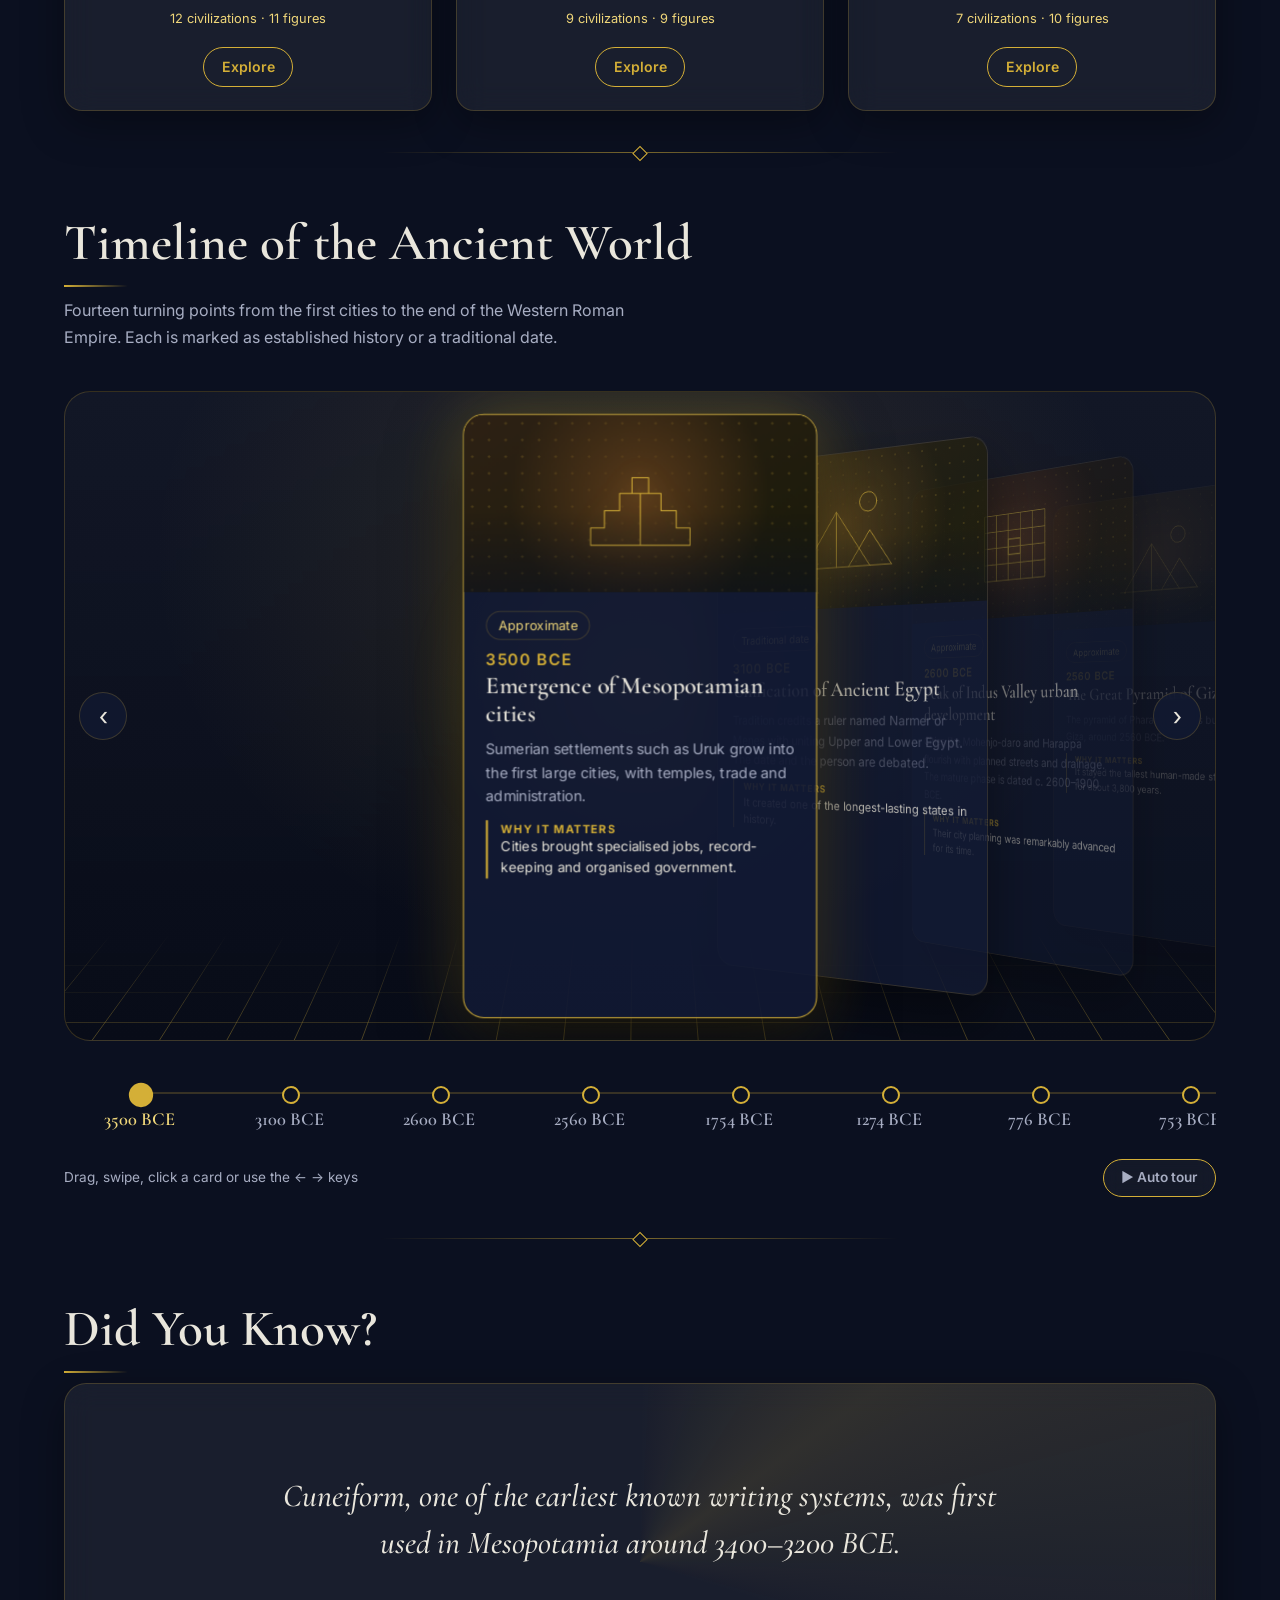
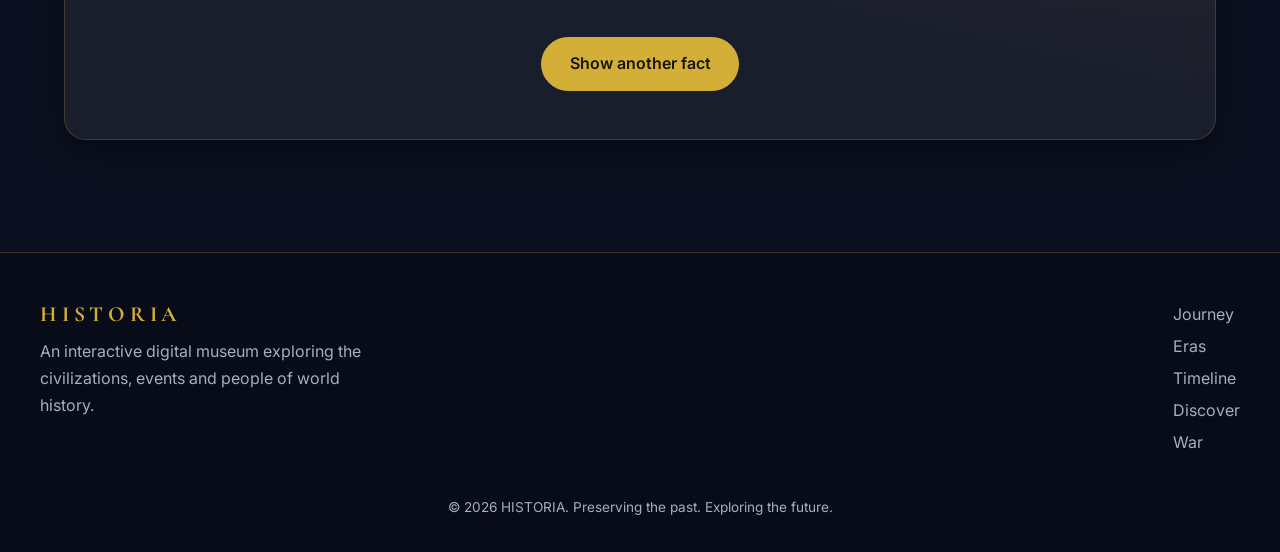
==== commit b061281c: "Add files via upload" ====
--- a/index.html
+++ b/index.html
@@ -58,12 +58,12 @@
 
 <main>
   <section class="stats sec" id="stats">
-    <div class="stat rv"><b data-n="38">0</b><span>Civilizations</span></div>
-    <div class="stat rv" style="--d:90ms"><b data-n="28">0</b><span>Timeline milestones</span></div>
+    <div class="stat rv"><b data-n="54">0</b><span>Civilizations</span></div>
+    <div class="stat rv" style="--d:90ms"><b data-n="44">0</b><span>Timeline milestones</span></div>
     <div class="stat rv" style="--d:180ms"><b data-n="49">0</b><span>Historical figures</span></div>
     <div class="stat rv" style="--d:270ms"><b data-n="454" data-div="100" data-s=" bn">0</b><span>Years of Earth history</span></div>
   </section>
-  <section id="journey" class="cine" aria-label="Cinematic timeline from the formation of Earth to the Moon landing">
+  <section id="journey" class="cine" aria-label="Cinematic timeline from the formation of Earth to the digital age">
     <canvas id="cineCv"></canvas>
     <div class="cine-tools">
       <button id="cMusic" aria-pressed="false" aria-label="Play music"></button>
@@ -72,7 +72,7 @@
     <div class="fs-hint" id="fsHint" aria-hidden="true">Rotate your phone for a wider view</div>
     <div class="cine-head">
       <h2>Journey Through Time</h2>
-      <p>Follow the glowing line from the birth of Earth to the Moon landing. Spacing between stops is for storytelling, not to scale.</p>
+      <p>Follow the glowing line from the birth of Earth to the digital age. Spacing between stops is for storytelling, not to scale.</p>
     </div>
     <article class="cine-card glass" id="cineCard" aria-live="polite">
       <div class="frame" id="cFrame"></div>
@@ -91,7 +91,7 @@
 
   <section id="eras" class="sec">
     <h2>Explore History by Era</h2>
-    <p class="lead">Five great ages of history. Choose an era to open its gate and meet its civilizations and people.</p>
+    <p class="lead">Six great ages of history. Choose an era to open its gate and meet its civilizations and people.</p>
     <div class="grid era-grid" id="eraGrid"></div>
   </section>
 
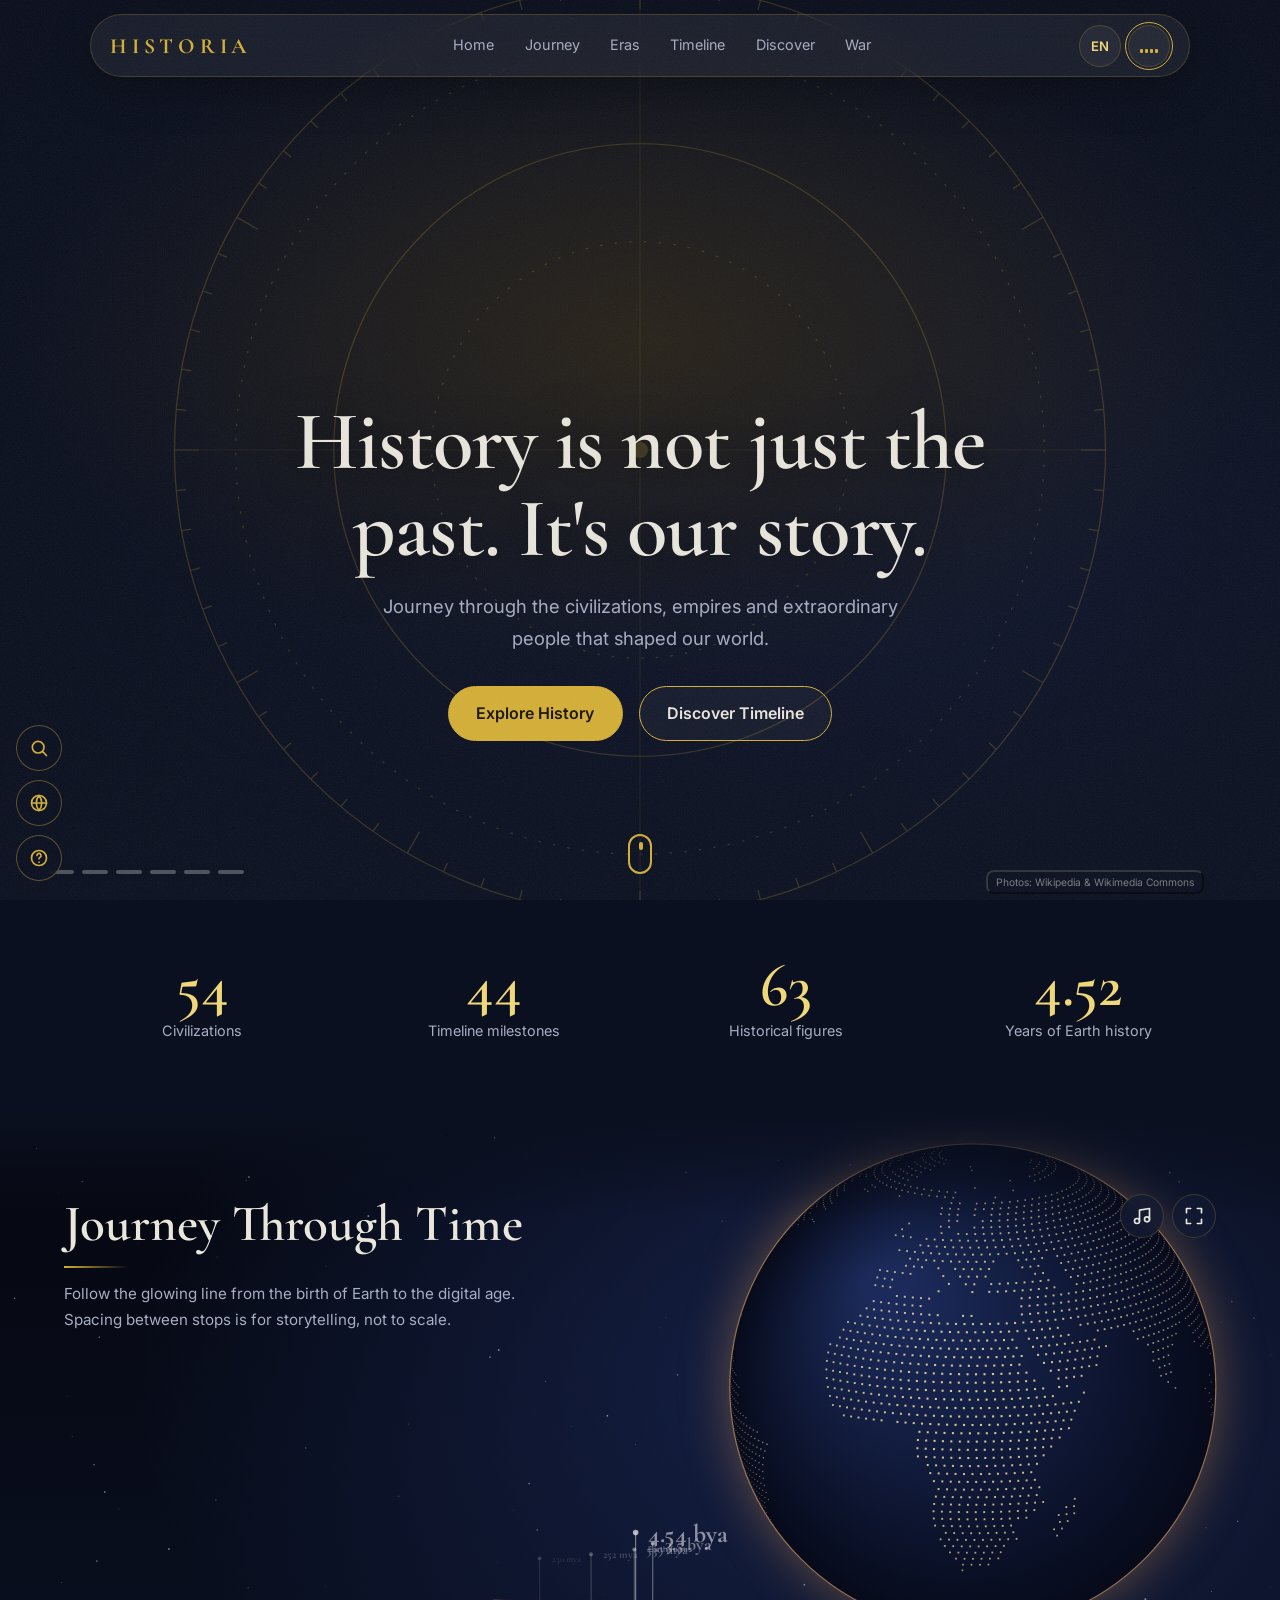
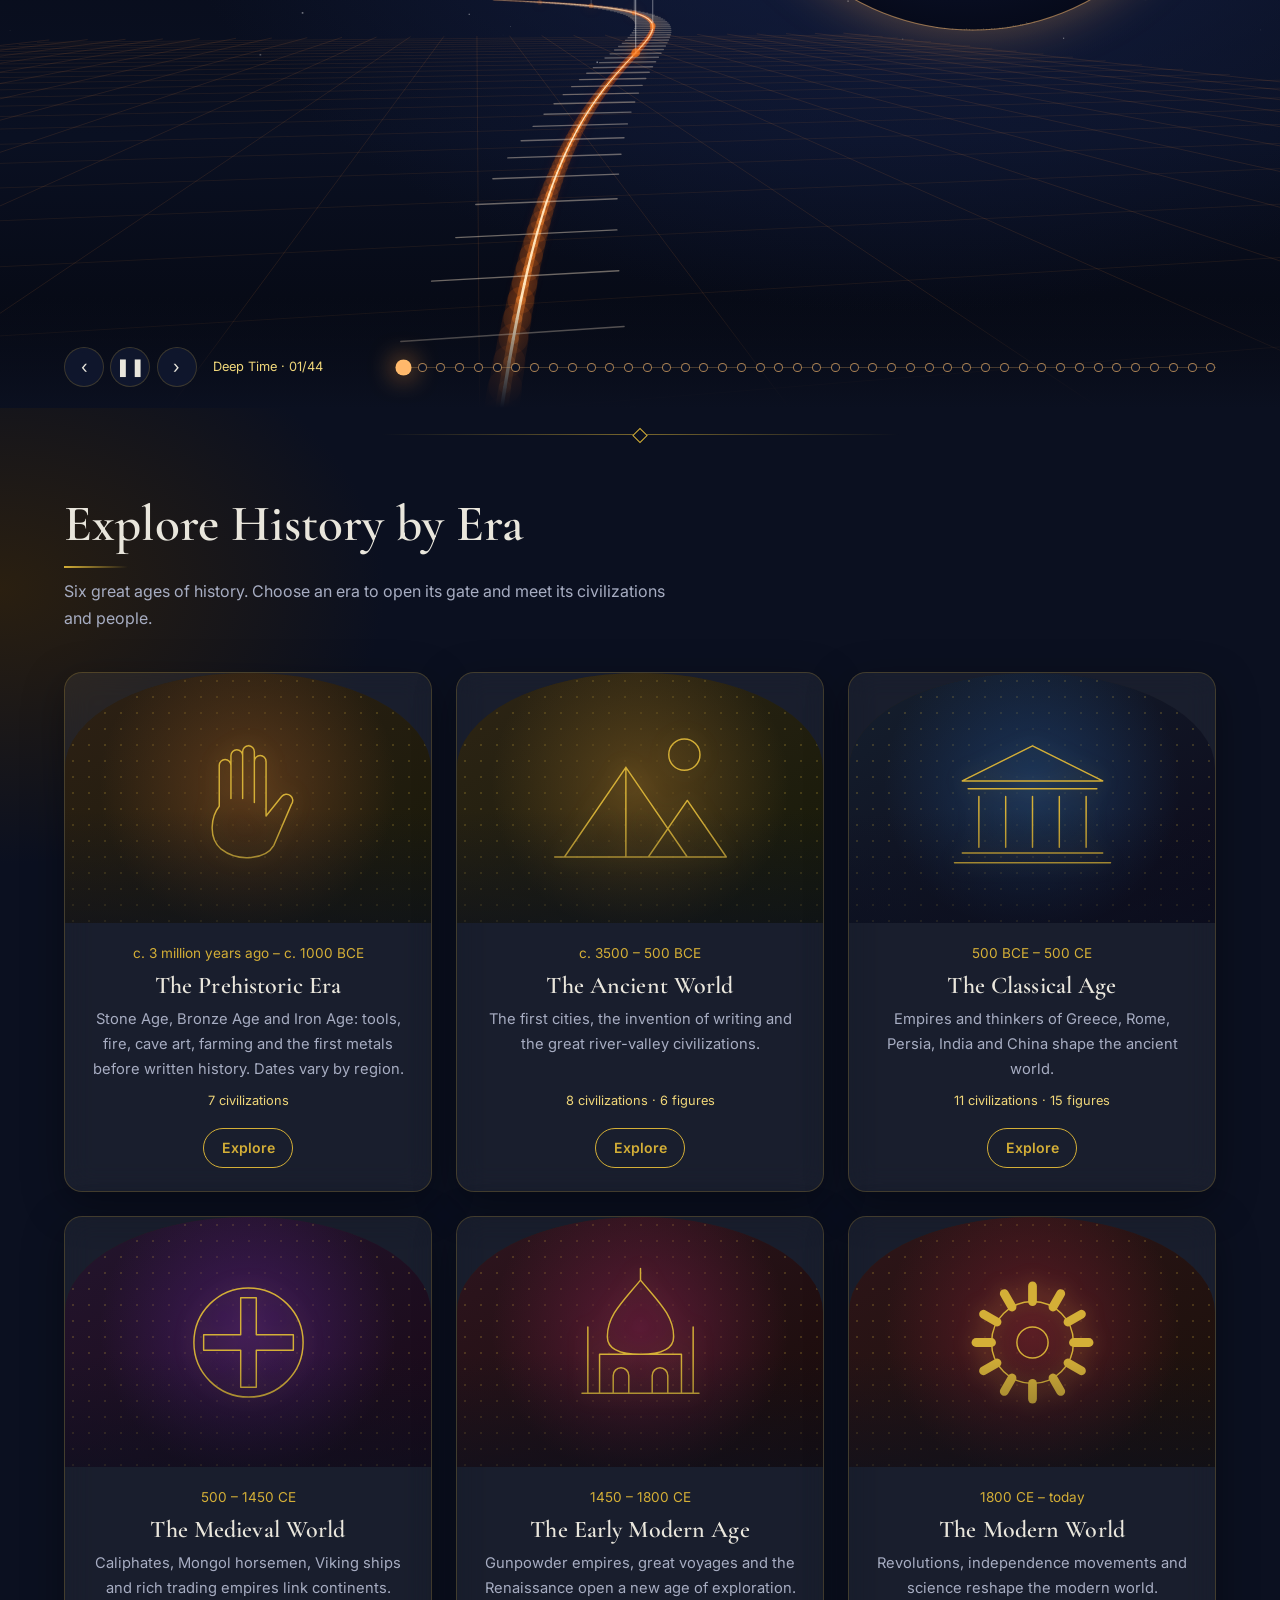
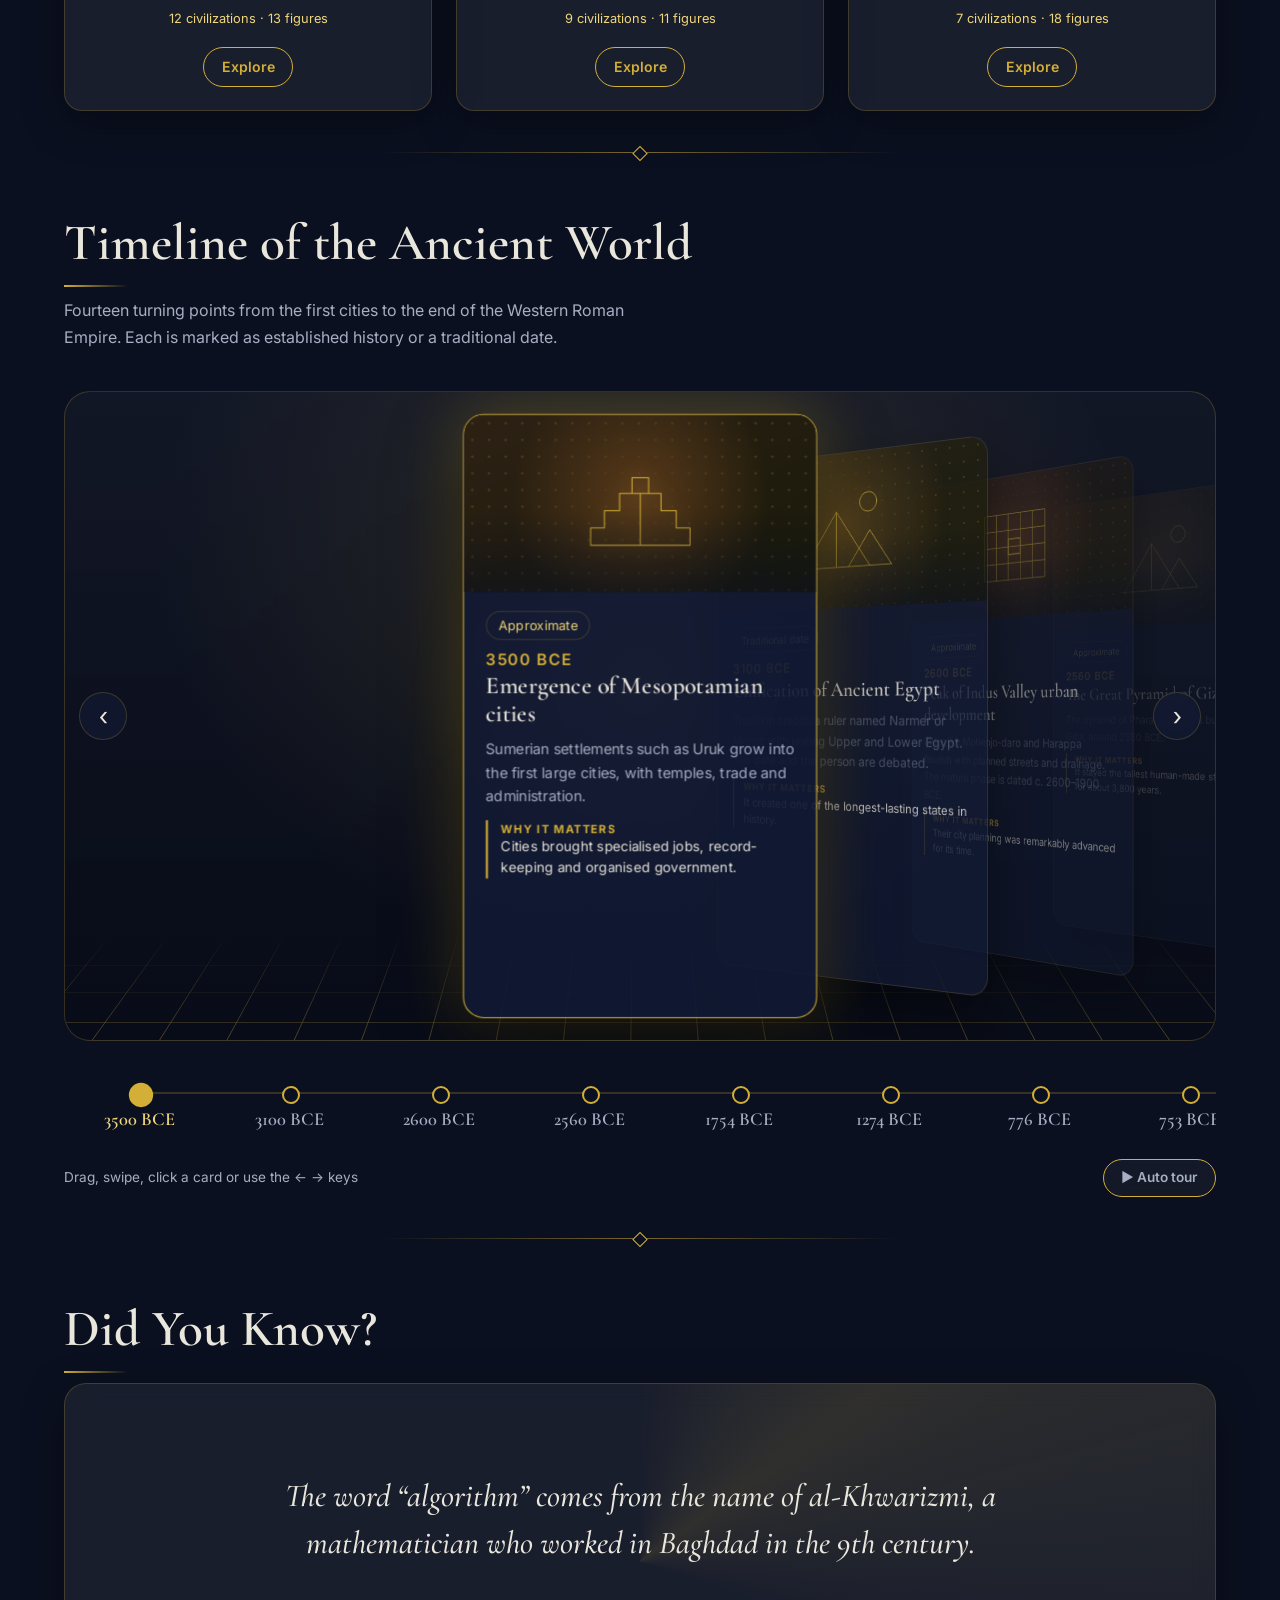
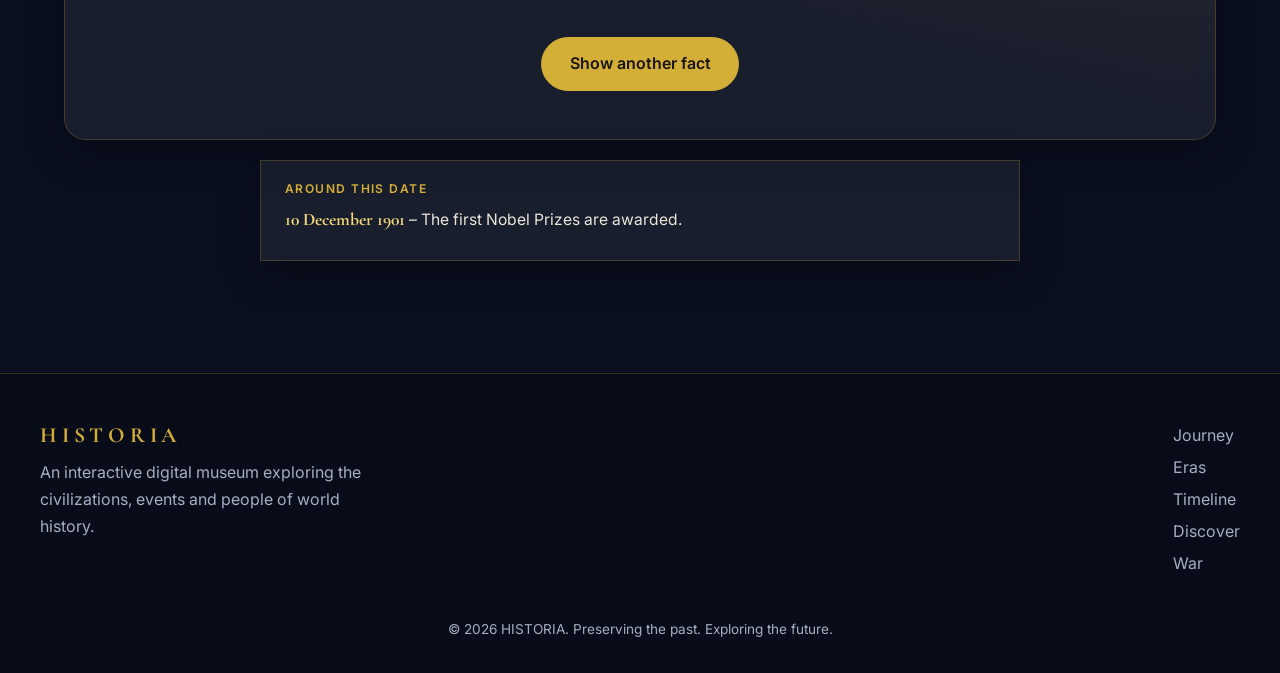
==== commit 645a6582: "Add files via upload" ====
--- a/index.html
+++ b/index.html
@@ -18,6 +18,7 @@
 <link rel="stylesheet" href="explore.css">
 <link rel="stylesheet" href="smooth.css">
 <link rel="stylesheet" href="design.css">
+<link rel="stylesheet" href="extras.css">
 </head>
 <body>
 <div class="bg-art" id="bgArt" aria-hidden="true"><i class="b b0"></i><i class="b b1"></i><i class="b b2"></i><i class="b b3"></i><i class="b b4"></i><div class="bg-grid"></div></div>
@@ -60,7 +61,7 @@
   <section class="stats sec" id="stats">
     <div class="stat rv"><b data-n="54">0</b><span>Civilizations</span></div>
     <div class="stat rv" style="--d:90ms"><b data-n="44">0</b><span>Timeline milestones</span></div>
-    <div class="stat rv" style="--d:180ms"><b data-n="49">0</b><span>Historical figures</span></div>
+    <div class="stat rv" style="--d:180ms"><b data-n="63">0</b><span>Historical figures</span></div>
     <div class="stat rv" style="--d:270ms"><b data-n="454" data-div="100" data-s=" bn">0</b><span>Years of Earth history</span></div>
   </section>
   <section id="journey" class="cine" aria-label="Cinematic timeline from the formation of Earth to the digital age">
@@ -197,5 +198,6 @@
 <script defer src="16-eras.js"></script>
 <script defer src="17-explore.js"></script>
 <script defer src="18-design.js"></script>
+<script defer src="19-extras.js"></script>
 </body>
 </html>
--- a/extras.css
+++ b/extras.css
@@ -0,0 +1,20 @@
+/* ===== Update 9: "alive at the same time", "on this day", photo credit corner ===== */
+.xs-same{margin-top:1.1rem;padding-top:.9rem;border-top:1px solid var(--line)}
+.xs-same>b{display:block;font-size:.72rem;letter-spacing:.1em;text-transform:uppercase;color:var(--gold);margin-bottom:.5rem}
+html[lang="gu"] .xs-same>b,html[lang="gu"] .xs-day h3{letter-spacing:0;text-transform:none}
+.xs-chips{display:flex;flex-wrap:wrap;gap:.4rem}
+.xs-chip{min-height:36px;padding:.3rem .85rem;border-radius:999px;border:1px solid var(--line);background:rgba(255,255,255,.05);color:var(--text);font-size:.82rem;cursor:pointer;transition:.2s}
+.xs-chip:hover,.xs-chip:focus-visible{background:var(--gold);color:#1a1405}
+.xs-ph{display:block;margin-top:.8rem;font-size:.7rem;opacity:.6}
+.xs-ph a{color:var(--gold2);text-decoration:underline}
+.xs-day{max-width:760px;margin:1.2rem auto 0;padding:1.3rem 1.5rem;text-align:left}
+.xs-day h3{font:600 .75rem var(--sans);letter-spacing:.12em;text-transform:uppercase;color:var(--gold);margin-bottom:.6rem}
+.xs-day p{font-size:.98rem;line-height:1.6;margin:.35rem 0}
+.xs-day p b{color:var(--gold2);font-family:var(--serif);font-size:1.1rem}
+.xs-credit{position:fixed;right:76px;bottom:6px;z-index:40;font:.64rem/1 var(--sans)}
+.xs-cbtn{padding:.3rem .5rem;border-radius:8px;background:transparent;color:var(--text);opacity:.5;cursor:pointer}
+.xs-cbtn:hover,.xs-cbtn:focus-visible,.xs-cbtn[aria-expanded="true"]{opacity:1;background:rgba(11,16,32,.85)}
+.xs-cbtn i{display:none;font-style:normal;font-size:.9rem}
+.xs-cpop{position:absolute;right:0;bottom:calc(100% + 6px);width:min(300px,86vw);padding:.8rem 1rem;border-radius:12px;background:rgba(11,16,32,.95);border:1px solid var(--line);font-size:.76rem;line-height:1.55;color:var(--text);display:none}
+.xs-credit.open .xs-cpop{display:block}
+@media(max-width:700px){.xs-cbtn span{display:none}.xs-cbtn i{display:inline}.xs-credit{right:68px;bottom:12px}}
